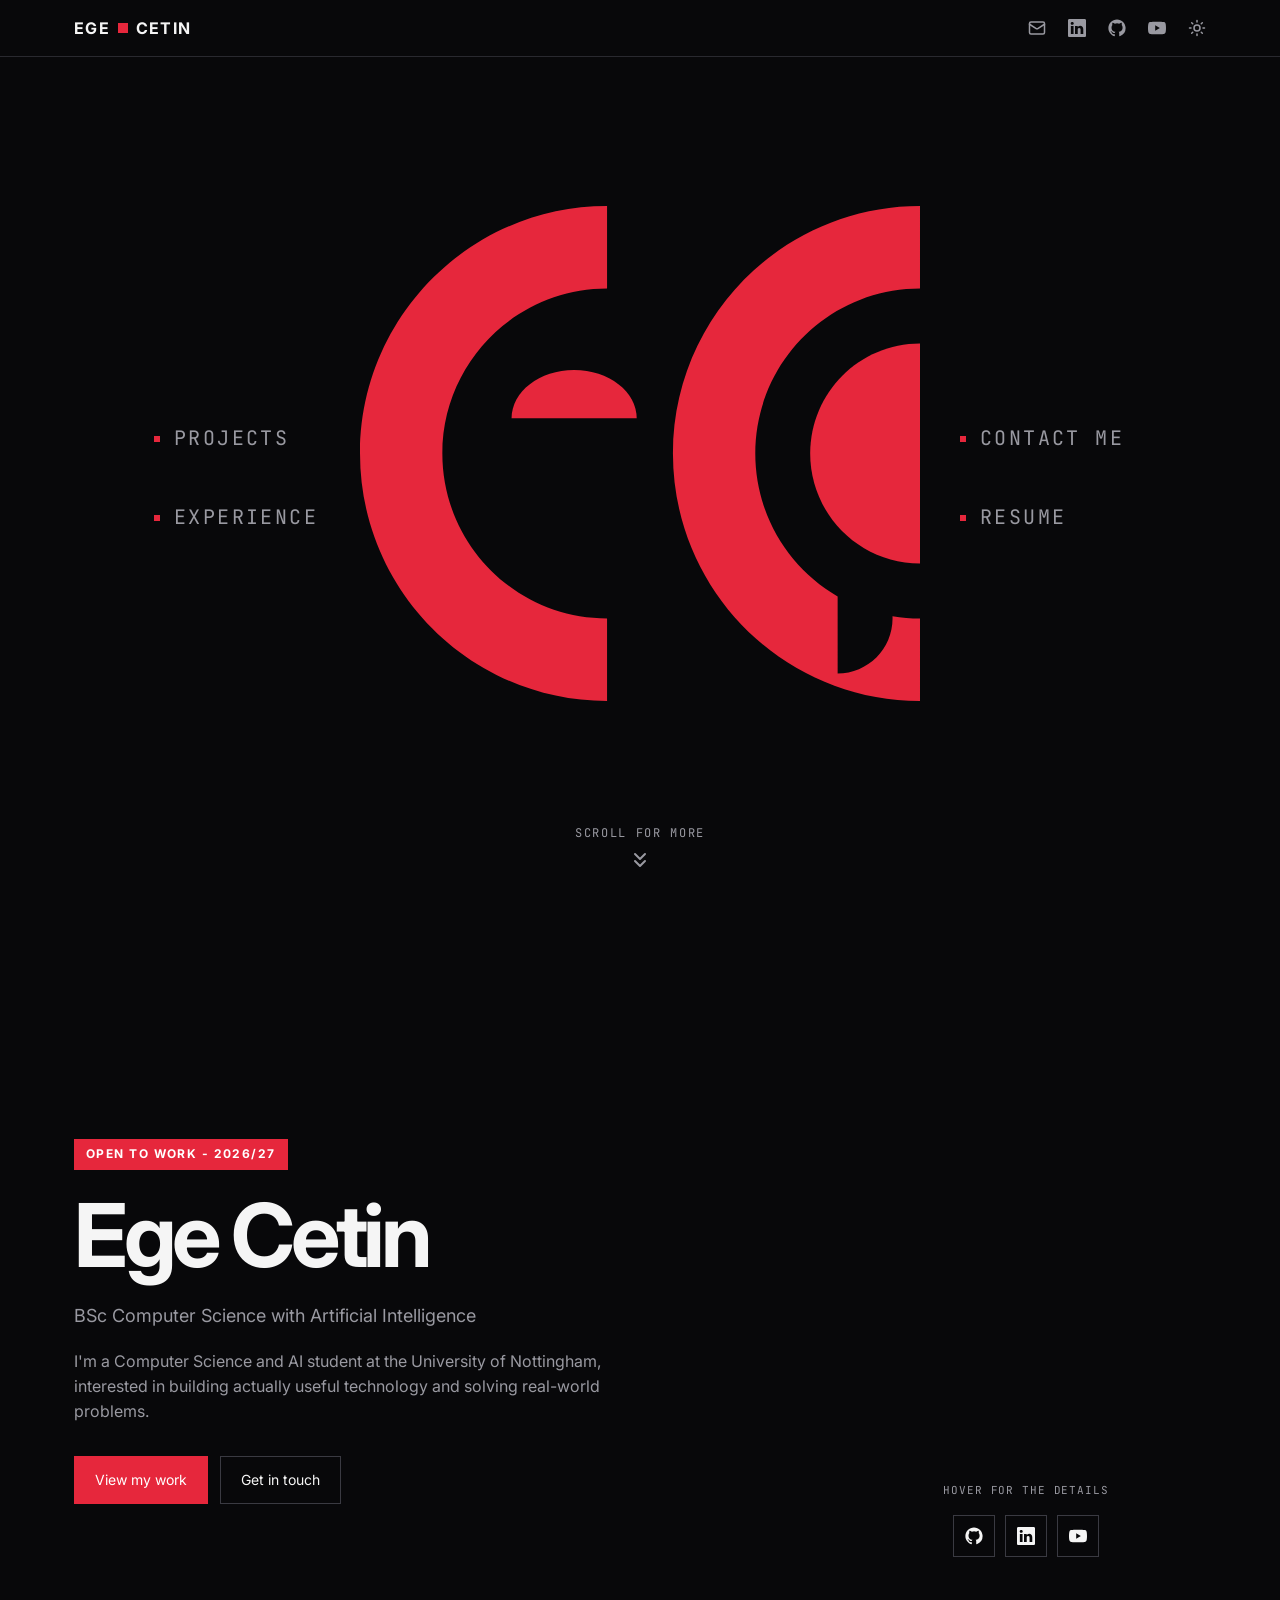
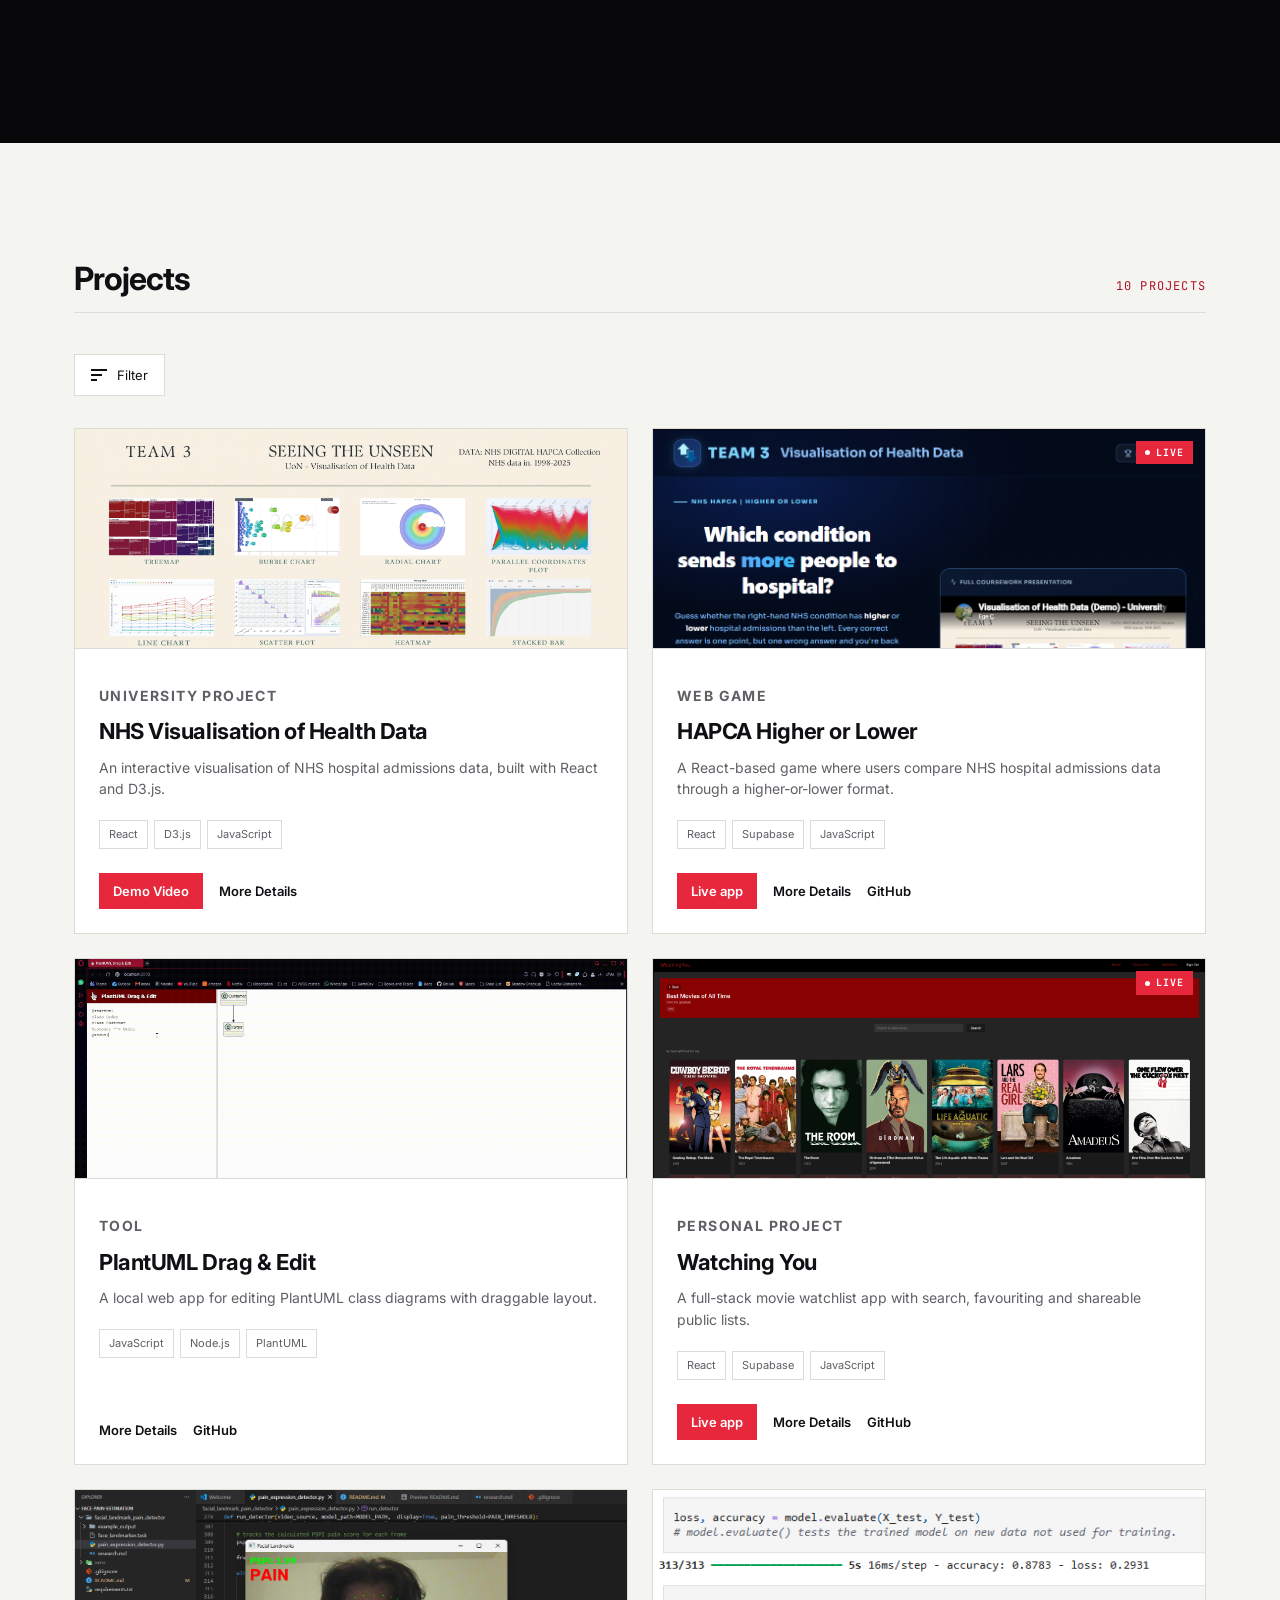
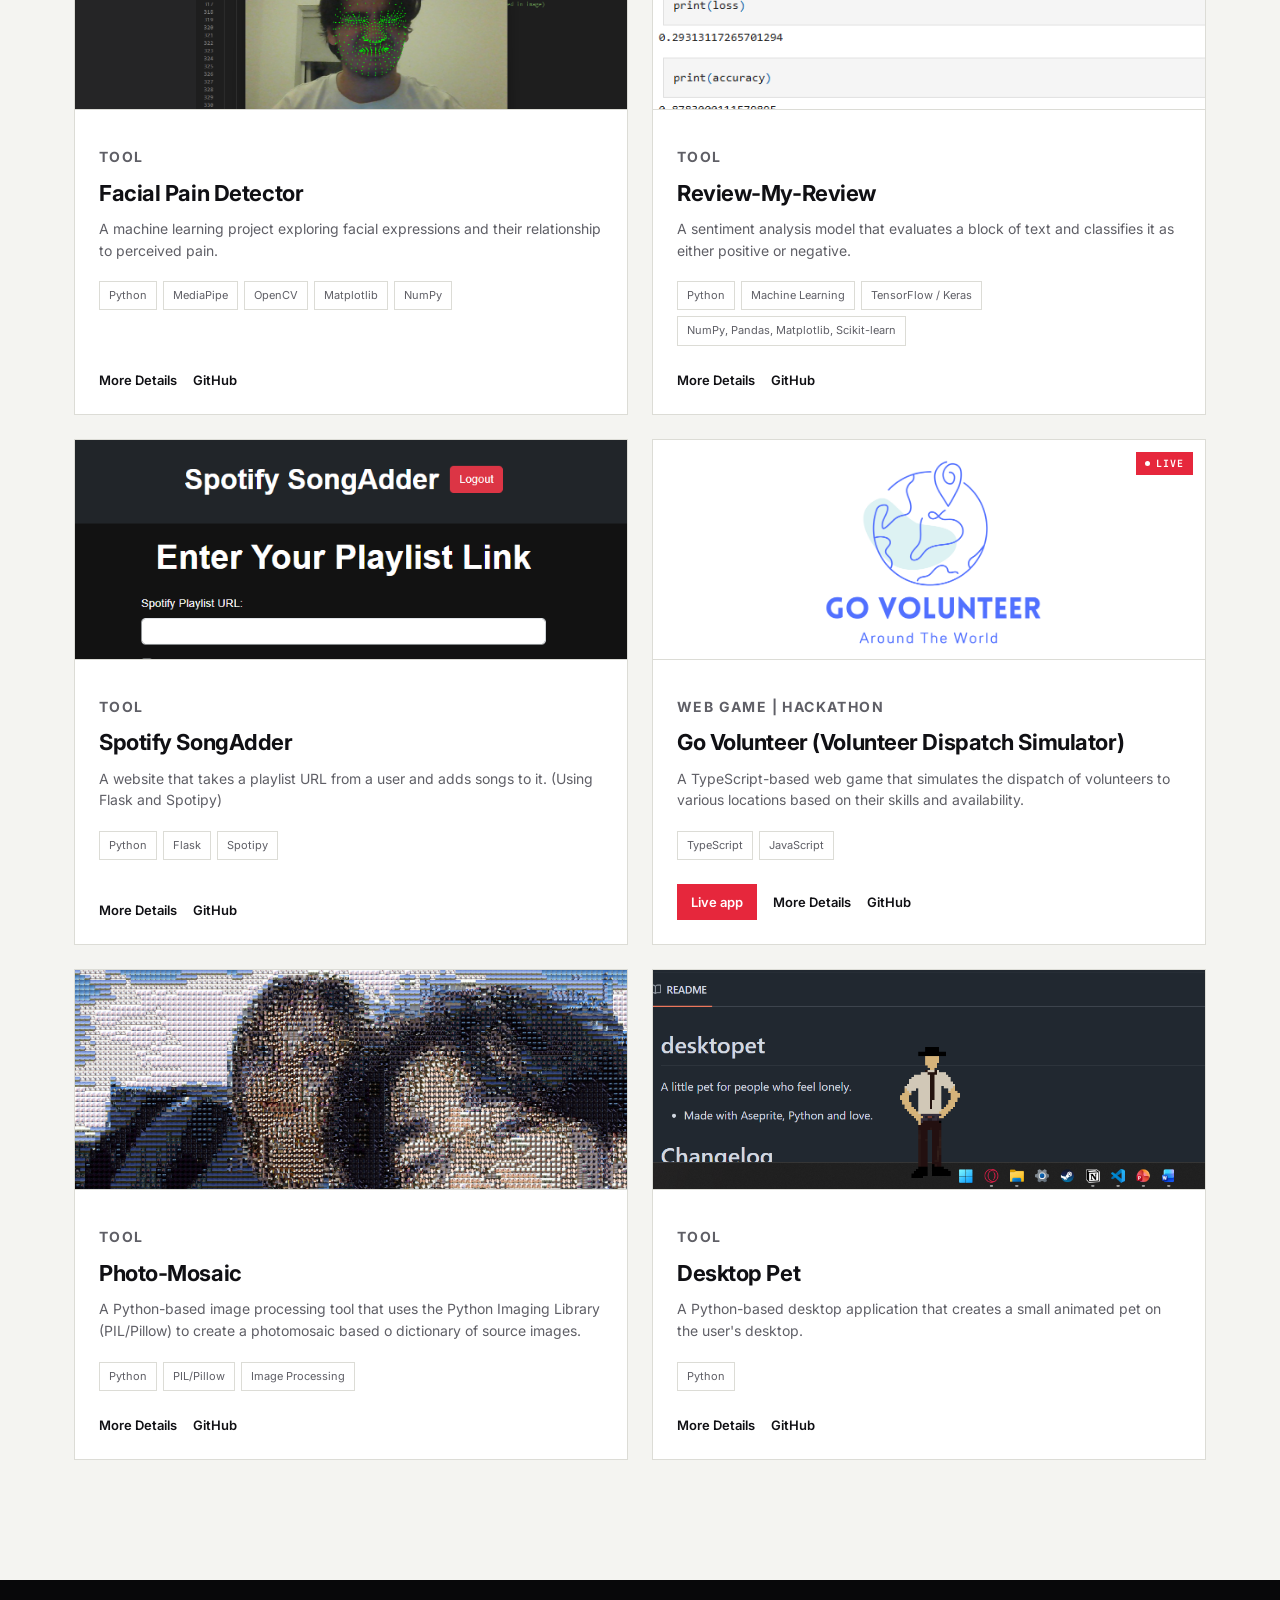
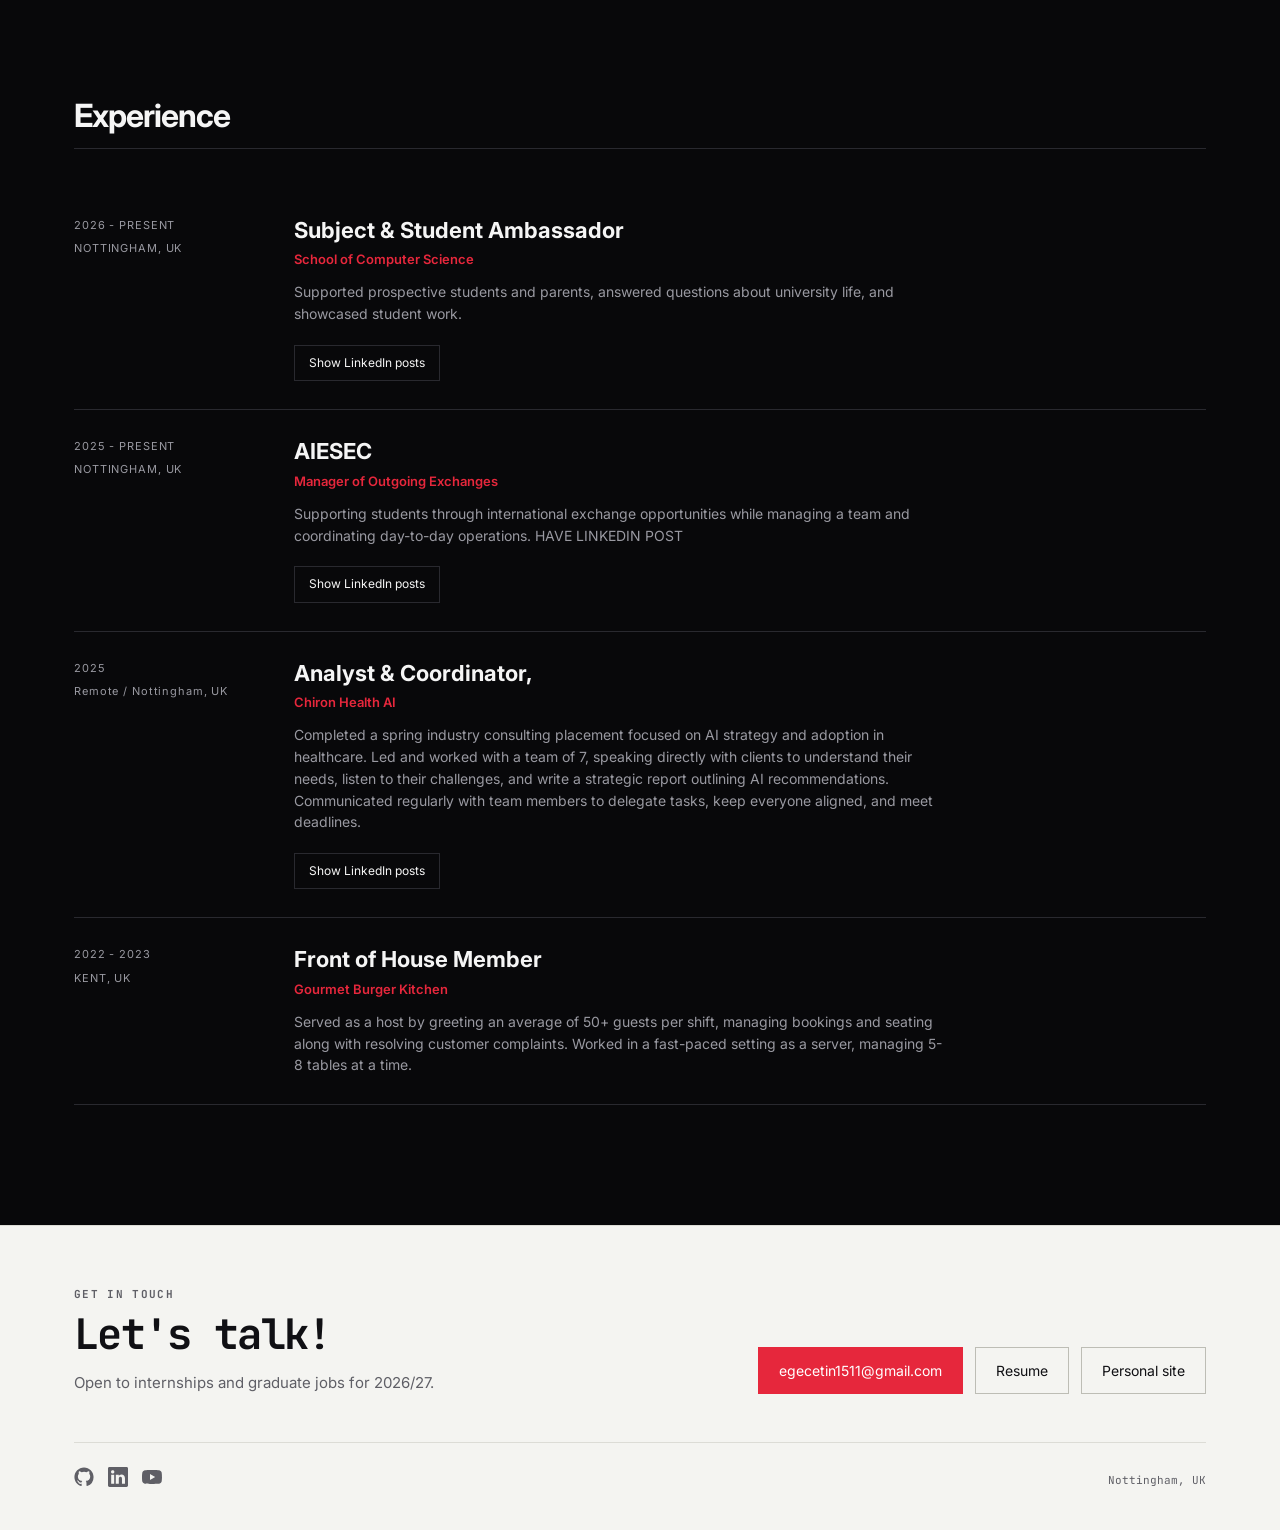
==== index.html @ 185fca8b "design: change '0 projects showed' message" ====
<!DOCTYPE html>
<html lang="en">
<head>
<meta charset="UTF-8">
<meta name="viewport" content="width=device-width, initial-scale=1.0">
<title>Portfolio | Ege Cetin</title>
<link rel="preconnect" href="https://fonts.googleapis.com">
<link rel="preconnect" href="https://fonts.gstatic.com" crossorigin>
<link href="https://fonts.googleapis.com/css2?family=JetBrains+Mono:wght@400;500;700&family=Inter:wght@400;500;600&display=swap" rel="stylesheet">
<link rel="stylesheet" href="css/styles.css">

<!--
    The color-scheme meta tag tells the browser which color schemes the site supports.
    This allows the browser to render built-in UI (like form controls) in a matching style.
    It also allows the browser to automatically switch to dark mode if the user has dark mode enabled.
-->
<meta name="color-scheme" content="dark light">

<!-- Prefetch other pages for faster navigation -->
<link rel="prefetch" href="personal.html" as="document">
<link rel="prefetch" href="resume.html" as="document">
<link rel="prefetch" href="detail.html" as="document">

<link rel="icon" href="favicon.ico" sizes="32x32">
<link rel="icon" href="assets/logo/ec-logo.svg" type="image/svg+xml">
<link rel="apple-touch-icon" href="apple-touch-icon.png">


<script>
    try {
        if (localStorage.getItem('theme') === 'light') {
            document.documentElement.dataset.theme = 'light';
        }
    } catch (e) {}
</script>



</head>
<body>

    <nav class="site-nav" aria-label="Main navigation">
        <div class="nav-inner wrap">

            <a href="index.html" class="logo">
                EGE
                <span class="logo-mark" aria-hidden="true"></span>
                CETIN
            </a>

            <a href="index.html" class="nav-logo" aria-label="Ege Cetin home">
                <img src="assets/logo/ec-logo.svg" alt="Ege Cetin logo">
            </a>
            
            <ul class="nav-links">

                <li>
                    <a class="nav-social" href="mailto:egecetin1511@gmail.com" aria-label="Contact">
                        <svg viewBox="0 0 24 24" aria-hidden="true" fill="none" stroke="currentColor" stroke-width="2" stroke-linecap="round" stroke-linejoin="round">
                            <rect x="2" y="4" width="20" height="16" rx="2"/>
                            <path d="m22 7-8.97 5.7a1.94 1.94 0 0 1-2.06 0L2 7"/>
                        </svg>
                    </a>
                </li>
                
                <li>
                    <a
                        class="nav-social"
                        href="https://www.linkedin.com/in/cetin-ege/"
                        target="_blank"
                        rel="noopener noreferrer"
                        aria-label="LinkedIn"
                    >
                        <svg viewBox="0 0 16 16" aria-hidden="true">
                            <path
                                fill="currentColor"
                                d="M0 1.146C0 .513.526 0 1.175 0h13.65C15.474 0 16 .513 16 1.146v13.708c0 .633-.526 1.146-1.175 1.146H1.175C.526 16 0 15.487 0 14.854zm4.943 12.248V6.169H2.542v7.225zm-1.2-8.212c.837 0 1.358-.554 1.358-1.248-.015-.709-.52-1.248-1.342-1.248S2.4 3.226 2.4 3.934c0 .694.521 1.248 1.327 1.248zm4.908 8.212V9.359c0-.216.016-.432.08-.586.173-.431.568-.878 1.232-.878.869 0 1.216.662 1.216 1.634v3.865h2.401V9.25c0-2.22-1.184-3.252-2.764-3.252-1.274 0-1.845.7-2.165 1.193v.025h-.016l.016-.025V6.169h-2.4c.03.678 0 7.225 0 7.225z"
                            />
                        </svg>
                    </a>
                </li>

                <li>
                    <a
                        class="nav-social"
                        href="https://github.com/cetinege"
                        target="_blank"
                        rel="noopener noreferrer"
                        aria-label="GitHub"
                    >
                        <svg viewBox="0 0 24 24" aria-hidden="true">
                            <path fill="currentColor" d="M12 .5C5.65.5.5 5.65.5 12c0 5.08 3.29 9.39 7.86 10.91.58.11.79-.25.79-.55v-2.14c-3.2.7-3.88-1.54-3.88-1.54-.53-1.33-1.28-1.69-1.28-1.69-1.05-.72.08-.7.08-.7 1.16.08 1.77 1.19 1.77 1.19 1.03 1.76 2.69 1.25 3.35.95.1-.75.4-1.25.73-1.54-2.55-.29-5.23-1.28-5.23-5.69 0-1.26.45-2.29 1.19-3.1-.12-.29-.52-1.47.11-3.06 0 0 .97-.31 3.18 1.18a11.1 11.1 0 0 1 5.8 0c2.2-1.49 3.17-1.18 3.17-1.18.63 1.59.23 2.77.11 3.06.74.81 1.19 1.84 1.19 3.1 0 4.42-2.69 5.39-5.25 5.68.41.36.78 1.08.78 2.18v3.23c0 .3.21.66.8.55A11.51 11.51 0 0 0 23.5 12C23.5 5.65 18.35.5 12 .5Z"/>
                        </svg>
                    </a>
                </li>

                <li>
                    <a
                        class="nav-social"
                        href="https://www.youtube.com/@cetin-ege"
                        target="_blank"
                        rel="noopener noreferrer"
                        aria-label="YouTube"
                    >
                        <svg viewBox="0 0 24 24" aria-hidden="true">
                            <path fill="currentColor" d="M23.5 6.2a3 3 0 0 0-2.1-2.1C19.5 3.6 12 3.6 12 3.6s-7.5 0-9.4.5A3 3 0 0 0 .5 6.2C0 8.1 0 12 0 12s0 3.9.5 5.8a3 3 0 0 0 2.1 2.1c1.9.5 9.4.5 9.4.5s7.5 0 9.4-.5a3 3 0 0 0 2.1-2.1c.5-1.9.5-5.8.5-5.8s0-3.9-.5-5.8ZM9.6 15.6V8.4l6.2 3.6-6.2 3.6Z"/>
                        </svg>
                    </a>
                </li>

                <li>
                    <button class="theme-toggle" type="button" aria-label="Switch to light mode">
                        <!-- Sun: shown in dark mode -->
                        <svg class="icon-sun" viewBox="0 0 24 24" aria-hidden="true" fill="none" stroke="currentColor" stroke-width="2" stroke-linecap="round">
                            <circle cx="12" cy="12" r="4"/>
                            <path d="M12 2v2M12 20v2M4.9 4.9l1.4 1.4M17.7 17.7l1.4 1.4M2 12h2M20 12h2M4.9 19.1l1.4-1.4M17.7 6.3l1.4-1.4"/>
                        </svg>
                        <!-- Moon: shown in light mode -->
                        <svg class="icon-moon" viewBox="0 0 24 24" aria-hidden="true" fill="none" stroke="currentColor" stroke-width="2" stroke-linecap="round" stroke-linejoin="round">
                            <path d="M21 12.8A9 9 0 1 1 11.2 3a7 7 0 0 0 9.8 9.8Z"/>
                        </svg>
                    </button>
                </li>
            </ul>

        </div>
    </nav>



    <section class="hero bg-black">

        <div class="hero-splash">
            <div class="splash-stage wrap">

                <nav class="splash-side splash-left" aria-label="Page sections">
                    <a href="#projects" class="splash-link">Projects</a>
                    <a href="#experience" class="splash-link">Experience</a>
                </nav>

                <div class="splash-center">
                    <img class="hero-logo" src="assets/logo/ec-logo.svg" alt="Ege Cetin logo">
                    <a href="#profile" class="scroll-hint">
                        Scroll for more
                        <span class="scroll-arrow" aria-hidden="true"> <svg xmlns="http://www.w3.org/2000/svg" width="24" height="24" viewBox="0 0 24 24" fill="none" stroke="currentColor" stroke-width="2" stroke-linecap="round" stroke-linejoin="round" class="lucide lucide-chevrons-down preview-icon"><path d="m7 6 5 5 5-5"/><path d="m7 13 5 5 5-5"/></svg> </span>
                    </a>
                </div>

                <nav class="splash-side splash-right" aria-label="Contact links">
                    <a href="#contact" class="splash-link">Contact me</a>
                    <a href="resume.html" class="splash-link">Resume</a>
                </nav>

            </div>
        </div>

        <!-- Hero With Profile Card -->
        <div class="hero-main" id="profile">
            <div class="wrap">
                <div class="hero-layout">

                    <div class="hero-content">

                        <p class="availability">OPEN TO WORK - 2026/27</p>

                        <h1>
                            Ege Cetin
                        </h1>

                        <p class="hero-degree">
                            BSc Computer Science with Artificial Intelligence
                        </p>

                        <p class="hero-description">
                            I'm a Computer Science and AI student at the University of Nottingham,
                            interested in building actually useful technology and solving real-world problems.
                        </p>

                        <div class="hero-actions">
                            <a href="#projects" class="btn btn-primary">View my work</a>
                            <a href="#contact" class="btn btn-outline">Get in touch</a>
                        </div>

                    </div>

                    <div class="hero-profile">
                        <!--
                            tabindex="0" makes the card reachable by keyboard,
                            which is what lets the CSS :focus-within rule flip it.
                        -->
                        <div class="profile-card" tabindex="0" role="button" aria-pressed="false" aria-label="Profile card, activate to flip">
                            <div class="profile-card-inner">

                                <div class="profile-front">
                                    <img src="assets/images/profile.png" alt="Ege Cetin">
                                </div>

                                <div class="profile-back">
                                    <ul class="profile-facts">
                                        <li>
                                            <span class="fact-label">BASED IN</span>
                                            Nottingham, UK
                                        </li>
                                        <li>
                                            <span class="fact-label">STUDYING</span>
                                            Computer Science with AI
                                        </li>
                                        <li>
                                            <span class="fact-label">CURRENTLY</span>
                                            Finishing the final year of my degree
                                        </li>
                                        <li>
                                            <span class="fact-label">LOOKING FOR</span>
                                            2026/27 internships & grad roles
                                        </li>
                                    </ul>
                                </div>

                            </div>
                        </div>

                        <p class="profile-hint">
                            <span class="hint-hover">HOVER FOR THE DETAILS</span>
                            <span class="hint-tap">TAP TO FLIP</span>
                        </p>

                        <div class="social-links">

                            <a
                                href="https://github.com/cetinege"
                                target="_blank"
                                rel="noopener noreferrer"
                                aria-label="GitHub"
                            >
                                <svg viewBox="0 0 24 24" aria-hidden="true">
                                    <path fill="currentColor" d="M12 .5C5.65.5.5 5.65.5 12c0 5.08 3.29 9.39 7.86 10.91.58.11.79-.25.79-.55v-2.14c-3.2.7-3.88-1.54-3.88-1.54-.53-1.33-1.28-1.69-1.28-1.69-1.05-.72.08-.7.08-.7 1.16.08 1.77 1.19 1.77 1.19 1.03 1.76 2.69 1.25 3.35.95.1-.75.4-1.25.73-1.54-2.55-.29-5.23-1.28-5.23-5.69 0-1.26.45-2.29 1.19-3.1-.12-.29-.52-1.47.11-3.06 0 0 .97-.31 3.18 1.18a11.1 11.1 0 0 1 5.8 0c2.2-1.49 3.17-1.18 3.17-1.18.63 1.59.23 2.77.11 3.06.74.81 1.19 1.84 1.19 3.1 0 4.42-2.69 5.39-5.25 5.68.41.36.78 1.08.78 2.18v3.23c0 .3.21.66.8.55A11.51 11.51 0 0 0 23.5 12C23.5 5.65 18.35.5 12 .5Z"/>
                                </svg>
                            </a>

                            <a
                                href="https://www.linkedin.com/in/cetin-ege/"
                                target="_blank"
                                rel="noopener noreferrer"
                                aria-label="LinkedIn"
                            >
                                <svg viewBox="0 0 16 16" aria-hidden="true">
                                    <path fill="currentColor" d="M0 1.146C0 .513.526 0 1.175 0h13.65C15.474 0 16 .513 16 1.146v13.708c0 .633-.526 1.146-1.175 1.146H1.175C.526 16 0 15.487 0 14.854zm4.943 12.248V6.169H2.542v7.225zm-1.2-8.212c.837 0 1.358-.554 1.358-1.248-.015-.709-.52-1.248-1.342-1.248S2.4 3.226 2.4 3.934c0 .694.521 1.248 1.327 1.248zm4.908 8.212V9.359c0-.216.016-.432.08-.586.173-.431.568-.878 1.232-.878.869 0 1.216.662 1.216 1.634v3.865h2.401V9.25c0-2.22-1.184-3.252-2.764-3.252-1.274 0-1.845.7-2.165 1.193v.025h-.016l.016-.025V6.169h-2.4c.03.678 0 7.225 0 7.225z"/>
                                </svg>
                            </a>

                            <a
                                href="https://www.youtube.com/@cetin-ege"
                                target="_blank"
                                rel="noopener noreferrer"
                                aria-label="YouTube"
                            >
                                <svg viewBox="0 0 24 24" aria-hidden="true">
                                    <path fill="currentColor" d="M23.5 6.2a3 3 0 0 0-2.1-2.1C19.5 3.6 12 3.6 12 3.6s-7.5 0-9.4.5A3 3 0 0 0 .5 6.2C0 8.1 0 12 0 12s0 3.9.5 5.8a3 3 0 0 0 2.1 2.1c1.9.5 9.4.5 9.4.5s7.5 0 9.4-.5a3 3 0 0 0 2.1-2.1c.5-1.9.5-5.8.5-5.8s0-3.9-.5-5.8ZM9.6 15.6V8.4l6.2 3.6-6.2 3.6Z"/>
                                </svg>
                            </a>

                        </div>

                    </div>


                </div>
            </div>
        </div>
    </section>

    <section id="projects" class="section bg-white">

        <div class="wrap">

            <div class="sect-title-row">
                <h2>Projects</h2>
                <span class="sect-meta project-count" aria-live="polite"></span>
            </div>

            <div class="project-filters">
                <button
                    class="filter-toggle"g
                    aria-expanded="false"
                    aria-controls="filter-panel"
                >
                    <span class="filter-icon" aria-hidden="true">
                        <span></span>
                        <span></span>
                        <span></span>
                    </span>
                    Filter
                </button>

                <div class="filter-panel" id="filter-panel" hidden>

                    <div class="filter-field">
                        <label for="filter-type">PROJECT TYPE</label>
                        <select id="filter-type">
                            <option value="all">All types</option>
                            <option value="university">University projects</option>
                            <option value="hackathon">Hackathon projects</option>
                            <option value="tool">Tools</option>
                            <option value="machine-learning">AI/ML Projects</option>
                            <option value="live">Live Projects</option>
                        </select>
                    </div>

                    <div class="filter-field">
                        <label for="filter-language">LANGUAGE / STACK</label>
                        <select id="filter-language">
                            <option value="all">All languages</option>
                            <option value="javascript">JavaScript / TypeScript / React</option>
                            <!-- <option value="d3">D3.js</option> -->
                            <!-- <option value="supabase">Supabase</option> -->
                            <option value="python">Python</option>
                            <option value="full-stack">Full-Stack</option>
                        </select>
                    </div>


                    <div class="filter-panel-footer">
                        <button class="filter-reset" type="button">Reset filters</button>
                    </div>

                </div>

            </div>

            <div class="project-grid">
                <!-- 
                    The <article> HTML element represents a self-contained composition in a document, page, application, or site, 
                    which is intended to be independently distributable or reusable
                -->
                
                <!-- Visualisation of Health Data -->
                <article class="project-card" data-type="university" data-language="javascript react d3">

                    <a class="project-visual" href="detail.html?project=nhs-dataviz">
                        <span class="project-live">LIVE</span>
                        <img src="assets/images/vis-of-health-data.png" alt="Screenshot of the HAPCA NHS data visualisation" loading="lazy" width="1200" height="675">
                    </a>

                    <div class="project-body">
                        <p class="project-type">UNIVERSITY PROJECT</p>
                        <h3>NHS Visualisation of Health Data</h3>
                        <p>
                            An interactive visualisation of NHS hospital admissions
                            data, built with React and D3.js.
                        </p>

                        <div class="project-tags">
                            <span>React</span>
                            <span>D3.js</span>
                            <span>JavaScript</span>
                        </div>

                        <div class="project-actions">
                            <!-- TODO: replace # with the deployed URL -->
                             <a class="btn-live" href="https://www.youtube.com/watch?v=-iPyuSVeKGY" target="_blank" rel="noopener noreferrer">Demo Video</a>
                            <a href="detail.html?project=nhs-dataviz">More Details</a>
                        </div>
                    </div>
                </article>

                <!-- HAPCA Higher or Lower -->
                <article class="project-card" data-type="university game live" data-language="javascript react supabase">

                    <a class="project-visual" href="detail.html?project=higher-or-lower">
                        <img src="assets/images/hapca.png" alt="Screenshot of the HAPCA HIGHER Or LOWER" loading="lazy" width="1200" height="675">
                        <span class="project-live">LIVE</span>
                    </a>

                    <div class="project-body">
                        <p class="project-type">WEB GAME</p>
                        <h3>HAPCA Higher or Lower</h3>
                        <p>
                            A React-based game where users compare NHS hospital
                            admissions data through a higher-or-lower format.
                        </p>

                        <div class="project-tags">
                            <span>React</span>
                            <span>Supabase</span>
                            <span>JavaScript</span>
                        </div>

                        <div class="project-actions">
                            <!-- TODO: replace # with the deployed URL -->
                            <a class="btn-live" href="https://higherorlowerhapca.netlify.app" target="_blank" rel="noopener noreferrer">Live app</a>
                            <a href="detail.html?project=higher-or-lower">More Details</a>
                            <a href="https://github.com/cetinege/hapca-higher-or-lower" target="_blank" rel="noopener noreferrer">GitHub</a>
                        </div>
                    </div>

                </article>

                <!-- PlantUML Drag & Edit -->
                <article class="project-card" data-type="tool" data-language="javascript node.js">

                    <a class="project-visual" href="detail.html?project=diagram-editor">
                        <img src="assets/images/plantuml-drag-demo.gif" alt="GIF of the PlantUML Drag & Edit App" loading="lazy" width="1200" height="675">
                    </a>

                    <div class="project-body">
                        <p class="project-type">TOOL</p>
                        <h3>PlantUML Drag & Edit</h3>
                        <p>
                            A local web app for editing PlantUML class diagrams with draggable layout.
                        </p>

                        <div class="project-tags">
                            <span>JavaScript</span>
                            <span>Node.js</span>
                            <span>PlantUML</span>
                        </div>

                        <div class="project-actions">
                            <a href="detail.html?project=diagram-editor">More Details</a>
                            <a href="https://github.com/cetinege/plantuml-drag-and-edit" target="_blank" rel="noopener noreferrer">GitHub</a>
                        </div>
                    </div>

                </article>

                <!-- Watching You -->
                <article class="project-card" data-type="tool live" data-language="full-stack javascript react supabase">

                    <a class="project-visual" href="detail.html?project=watching-you">
                        <img src="assets/images/watchlist-page-screen.png" alt="Screenshot of the Watchlist App" loading="lazy" width="1200" height="675">
                        <span class="project-live">LIVE</span>
                    </a>

                    <div class="project-body">
                        <p class="project-type">PERSONAL PROJECT</p>
                        <h3>Watching You</h3>
                        <p>
                            A full-stack movie watchlist app with search, favouriting
                            and shareable public lists.
                        </p>

                        <div class="project-tags">
                            <span>React</span>
                            <span>Supabase</span>
                            <span>JavaScript</span>
                        </div>

                        <div class="project-actions">
                            <a class="btn-live" href="https://watching-you-watchlist.netlify.app" target="_blank" rel="noopener noreferrer">Live app</a>
                            <a href="detail.html?project=watching-you">More Details</a>
                            <a href="https://github.com/cetinege/watching-you" target="_blank" rel="noopener noreferrer">GitHub</a>
                        </div>
                    </div>

                </article>

                <!-- Not deployed, so this card has no .project-live badge and no "Live app" link -->
                <!-- Face Pain Detector -->
                <article class="project-card" data-type="machine-learning" data-language="python">

                    <a class="project-visual" href="detail.html?project=pain-detector">
                        <img src="assets/images/pain-rec.png" alt="Screenshot of the Face Pain Detector App" loading="lazy" width="1200" height="675">
                    </a>

                    <div class="project-body">
                        <p class="project-type">TOOL</p>
                        <h3>Facial Pain Detector</h3>
                        <p>
                            A machine learning project exploring facial expressions
                            and their relationship to perceived pain.
                        </p>

                        <div class="project-tags">
                            <span>Python</span>
                            <span>MediaPipe</span>
                            <span>OpenCV</span>
                            <span>Matplotlib</span>
                            <span>NumPy</span>
                        </div>

                        <div class="project-actions">
                            <a href="detail.html?project=pain-detector">More Details</a>
                            <a href="https://github.com/cetinege/face-the-pain" target="_blank" rel="noopener noreferrer">GitHub</a>
                        </div>
                    </div>

                </article>

                <!-- Review-My-Review -->
                <article class="project-card" data-type="machine-learning" data-language="python">

                    <a class="project-visual" href="detail.html?project=review-my-review">
                        <img src="assets/images/review-my-review.png" alt="Screenshot of the Review-My-Review App" loading="lazy" width="1200" height="675">
                    </a>

                    <div class="project-body">
                        <p class="project-type">TOOL</p>
                        <h3>Review-My-Review </h3>
                        <p>
                            A sentiment analysis model that evaluates a block of text and classifies it as either positive or negative.
                        </p>

                        <div class="project-tags">
                            <span>Python</span>
                            <span>Machine Learning</span>
                            <span>TensorFlow / Keras</span>
                            <span>NumPy, Pandas, Matplotlib, Scikit-learn</span>
                        </div>

                        <div class="project-actions">
                            <a href="detail.html?project=review-my-review">More Details</a>
                            <a href="https://github.com/cetinege/review-my-review" target="_blank" rel="noopener noreferrer">GitHub</a>
                        </div>
                    </div>

                </article>

                <!-- Spotify SongAdder -->
                <article class="project-card" data-type="tool" data-language="python">

                    <a class="project-visual" href="detail.html?project=spotify-songadder">
                        <img src="assets/images/spotify-songadder.png" alt="Screenshot of the Spotify SongAdder App" loading="lazy" width="1200" height="675">
                    </a>

                    <div class="project-body">
                        <p class="project-type">TOOL</p>
                        <h3>Spotify SongAdder</h3>
                        <p>
                            A website that takes a playlist URL from a user and adds songs to it. (Using Flask and Spotipy)
                        </p>

                        <div class="project-tags">
                            <span>Python</span>
                            <span>Flask</span>
                            <span>Spotipy</span>
                        </div>

                        <div class="project-actions">
                            <a href="detail.html?project=spotify-songadder">More Details</a>
                            <a href="https://github.com/cetinege/song-adder" target="_blank" rel="noopener noreferrer">GitHub</a>
                        </div>
                    </div>

                </article>

                <!-- Volunteer Dispatch Simulator -->
                <article class="project-card" data-type="hackathon game live" data-language="python">

                    <a class="project-visual" href="detail.html?project=volunteer-dispatch-sim">
                        <img src="assets/images/go-volunteer-logo.png" alt="Screenshot of the Volunteer Dispatch Simulator" loading="lazy" width="1200" height="675">
                        <span class="project-live">LIVE</span>
                    </a>

                    <div class="project-body">
                        <p class="project-type">WEB GAME | HACKATHON</p>
                        <h3>Go Volunteer (Volunteer Dispatch Simulator)</h3>
                        <p>
                            A TypeScript-based web game that simulates the dispatch of volunteers to various locations based on their skills and availability.
                        </p>

                        <div class="project-tags">
                            <span>TypeScript</span>
                            <span>JavaScript</span>
                        </div>

                        <div class="project-actions">
                            <a class="btn-live" href="https://govolunteer.netlify.app" target="_blank" rel="noopener noreferrer">Live app</a>
                            <a href="detail.html?project=volunteer-dispatch-sim">More Details</a>
                            <a href="https://github.com/cetinege/volunteer-dispatch-sim" target="_blank" rel="noopener noreferrer">GitHub</a>
                        </div>
                    </div>

                </article>

                <!-- Photo-Mosaic -->
                <article class="project-card" data-type="tool" data-language="python">

                    <a class="project-visual" href="detail.html?project=photo-mosaic">
                        <img src="assets/images/photo-mosaic.jpg" alt="Screenshot of the Photo-Mosaic App" loading="lazy" width="1200" height="675">
                    </a>

                    <div class="project-body">
                        <p class="project-type">TOOL</p>
                        <h3>Photo-Mosaic</h3>
                        <p>
                            A Python-based image processing tool that uses the Python Imaging Library (PIL/Pillow) to create a photomosaic based o dictionary of source images.
                        </p>

                        <div class="project-tags">
                            <span>Python</span>
                            <span>PIL/Pillow</span>
                            <span>Image Processing</span>
                        </div>

                        <div class="project-actions">
                            <a href="detail.html?project=photo-mosaic">More Details</a>
                            <a href="https://github.com/cetinege/photo-mosaic" target="_blank" rel="noopener noreferrer">GitHub</a>
                        </div>
                    </div>

                </article>

                <!-- Desktop Pet -->
                <article class="project-card" data-type="tool" data-language="python">

                    <a class="project-visual" href="detail.html?project=desktop-pet">
                        <img src="assets/images/desktop-pet.png" alt="Screenshot of the Desktop Pet App" loading="lazy" width="1200" height="675">
                    </a>

                    <div class="project-body">
                        <p class="project-type">TOOL</p>
                        <h3>Desktop Pet</h3>
                        <p>
                            A Python-based desktop application that creates a small animated pet on the user's desktop.
                        </p>

                        <div class="project-tags">
                            <span>Python</span>
                        </div>

                        <div class="project-actions">
                            <a href="detail.html?project=desktop-pet">More Details</a>
                            <a href="https://github.com/cetinege/desktopet" target="_blank" rel="noopener noreferrer">GitHub</a>
                        </div>
                    </div>

                </article>


            </div>

            <p class="no-results" hidden>
                No projects match those filters. Try widening one of them.
            </p>

        </div>

    </section>

    <section id="experience" class="section bg-black">

        <div class="wrap">

            <div class="sect-title-row">
                <h2>Experience</h2>
            </div>

            <div class="experience-list">

                <article class="experience-card">

                    <div class="experience-meta">
                        <span>2026 - PRESENT</span>
                        <span>NOTTINGHAM, UK</span>
                    </div>

                    <div class="experience-content">
                        <h3>Subject & Student Ambassador</h3>
                        <p class="experience-role">School of Computer Science</p>
                        <p class="experience-description">
                            Supported prospective students and parents, answered
                            questions about university life, and showcased student
                            work.
                        </p>

                        <button
                            class="post-toggle"
                            type="button"
                            aria-expanded="false"
                            aria-controls="ambassador-post"
                        >
                            Show LinkedIn posts
                        </button>

                        <div class="linkedin-post" id="ambassador-post" hidden>
                            <iframe src="https://www.linkedin.com/embed/feed/update/urn:li:ugcPost:7504926839853719552" height="921" width="504" frameborder="0" allowfullscreen="" title="Embedded post"></iframe>
                            <iframe src="https://www.linkedin.com/embed/feed/update/urn:li:ugcPost:7479209911776796672" height="942" width="504" frameborder="0" allowfullscreen="" title="Embedded post"></iframe>
                            <iframe src="https://www.linkedin.com/embed/feed/update/urn:li:ugcPost:7509281645804359680" height="900" width="504" frameborder="0" allowfullscreen="" title="Embedded post"></iframe>
                        </div>
                    </div>

                </article>

                <article class="experience-card">

                    <div class="experience-meta">
                        <span>2025 - PRESENT</span>
                        <span>NOTTINGHAM, UK</span>
                    </div>

                    <div class="experience-content">
                        <h3>AIESEC</h3>
                        <p class="experience-role">
                            Manager of Outgoing Exchanges
                        </p>
                        <p class="experience-description">
                            Supporting students through international exchange
                            opportunities while managing a team and coordinating
                            day-to-day operations.
                            HAVE LINKEDIN POST
                        </p>

                        <!--
                            OPTIONAL LINKEDIN POST
                            To add one to another experience, copy this button and
                            the .linkedin-post block below it, then give them a new
                            matching id. To remove one, delete both.
                        -->
                        <button
                            class="post-toggle"
                            type="button"
                            aria-expanded="false"
                            aria-controls="aiesec-post"
                        >
                            Show LinkedIn posts
                        </button>

                        <div class="linkedin-post" id="aiesec-post" hidden>
                            <iframe src="https://www.linkedin.com/embed/feed/update/urn:li:ugcPost:7508516604167626752" height="900" width="504" frameborder="0" allowfullscreen="" title="Embedded post"></iframe>
                            <iframe src="https://www.linkedin.com/embed/feed/update/urn:li:ugcPost:7433227040130043904" height="879" width="504" frameborder="0" allowfullscreen="" title="Embedded post"></iframe>
                            <iframe src="https://www.linkedin.com/embed/feed/update/urn:li:ugcPost:7430720587808845825" height="858" width="504" frameborder="0" allowfullscreen="" title="Embedded post"></iframe>
                            <!-- <p class="post-placeholder">
                                LinkedIn embed goes here.
                            </p> -->
                        </div>
                    </div>

                </article>

                <article class="experience-card">

                    <div class="experience-meta">
                        <span>2025</span>
                        <span>Remote / Nottingham, UK</span>
                    </div>

                    <div class="experience-content">
                        <h3>Analyst & Coordinator,</h3>
                        <p class="experience-role">Chiron Health AI</p>
                        <p class="experience-description">
                        Completed a spring industry consulting placement focused on AI strategy and adoption in healthcare.  
                        Led and worked with a team of 7, speaking directly with clients to understand their needs, listen to their challenges, and write a strategic report outlining AI recommendations.
                        Communicated regularly with team members to delegate tasks, keep everyone aligned, and meet deadlines.
                        </p>

                        <button
                            class="post-toggle"
                            type="button"
                            aria-expanded="false"
                            aria-controls="chiron-post"
                        >
                            Show LinkedIn posts
                        </button>

                        <div class="linkedin-post" id="chiron-post" hidden>
                            <iframe src="https://www.linkedin.com/embed/feed/update/urn:li:share:7318760250327654400" height="971" width="504" frameborder="0" allowfullscreen="" title="Embedded post"></iframe>
                        </div>
                    </div>

                </article>

                <article class="experience-card">

                    <div class="experience-meta">
                        <span>2022 - 2023</span>
                        <span>KENT, UK</span>
                    </div>

                    <div class="experience-content">
                        <h3>Front of House Member</h3>
                        <p class="experience-role">Gourmet Burger Kitchen</p>
                        <p class="experience-description">
                            Served as a host by greeting an average of 50+ guests per shift, managing bookings and seating along with resolving customer complaints.
                            Worked in a fast-paced setting as a server, managing 5-8 tables at a time.
                        </p>
                    </div>

                </article>

            </div>

        </div>

    </section>

    <footer id="contact" class="site-footer bg-white">

        <div class="wrap">

            <div class="footer-content">

                <div class="footer-intro">
                    <p class="footer-label">GET IN TOUCH</p>

                    <h2>Let's talk!</h2>

                    <p class="footer-description">
                        Open to internships and graduate jobs for 2026/27.
                    </p>
                </div>

                <div class="footer-actions">

                    <a
                        href="mailto:egecetin1511@gmail.com"
                        class="btn btn-primary"
                    >
                        egecetin1511@gmail.com
                    </a>

                    <a
                        href="resume.html"
                        class="btn btn-outline"
                    >
                        Resume
                    </a>

                    <a href="personal.html" class="btn btn-outline">
                        Personal site
                    </a>


                </div>

            </div>

            <div class="footer-bottom">

                <div class="footer-socials">

                    <a
                        href="https://github.com/cetinege"
                        target="_blank"
                        rel="noopener noreferrer"
                        aria-label="GitHub"
                    >
                        <svg viewBox="0 0 24 24" aria-hidden="true">
                            <path fill="currentColor" d="M12 .5C5.65.5.5 5.65.5 12c0 5.08 3.29 9.39 7.86 10.91.58.11.79-.25.79-.55v-2.14c-3.2.7-3.88-1.54-3.88-1.54-.53-1.33-1.28-1.69-1.28-1.69-1.05-.72.08-.7.08-.7 1.16.08 1.77 1.19 1.77 1.19 1.03 1.76 2.69 1.25 3.35.95.1-.75.4-1.25.73-1.54-2.55-.29-5.23-1.28-5.23-5.69 0-1.26.45-2.29 1.19-3.1-.12-.29-.52-1.47.11-3.06 0 0 .97-.31 3.18 1.18a11.1 11.1 0 0 1 5.8 0c2.2-1.49 3.17-1.18 3.17-1.18.63 1.59.23 2.77.11 3.06.74.81 1.19 1.84 1.19 3.1 0 4.42-2.69 5.39-5.25 5.68.41.36.78 1.08.78 2.18v3.23c0 .3.21.66.8.55A11.51 11.51 0 0 0 23.5 12C23.5 5.65 18.35.5 12 .5Z"/>
                        </svg>
                    </a>

                    <a
                        href="https://www.linkedin.com/in/cetin-ege/"
                        target="_blank"
                        rel="noopener noreferrer"
                        aria-label="LinkedIn"
                    >
                        <svg viewBox="0 0 16 16" aria-hidden="true">
                            <path fill="currentColor" d="M0 1.146C0 .513.526 0 1.175 0h13.65C15.474 0 16 .513 16 1.146v13.708c0 .633-.526 1.146-1.175 1.146H1.175C.526 16 0 15.487 0 14.854zm4.943 12.248V6.169H2.542v7.225zm-1.2-8.212c.837 0 1.358-.554 1.358-1.248-.015-.709-.52-1.248-1.342-1.248S2.4 3.226 2.4 3.934c0 .694.521 1.248 1.327 1.248zm4.908 8.212V9.359c0-.216.016-.432.08-.586.173-.431.568-.878 1.232-.878.869 0 1.216.662 1.216 1.634v3.865h2.401V9.25c0-2.22-1.184-3.252-2.764-3.252-1.274 0-1.845.7-2.165 1.193v.025h-.016l.016-.025V6.169h-2.4c.03.678 0 7.225 0 7.225z"/>
                        </svg>
                    </a>

                    <a
                        href="https://www.youtube.com/@cetin-ege"
                        target="_blank"
                        rel="noopener noreferrer"
                        aria-label="YouTube"
                    >
                        <svg viewBox="0 0 24 24" aria-hidden="true">
                            <path fill="currentColor" d="M23.5 6.2a3 3 0 0 0-2.1-2.1C19.5 3.6 12 3.6 12 3.6s-7.5 0-9.4.5A3 3 0 0 0 .5 6.2C0 8.1 0 12 0 12s0 3.9.5 5.8a3 3 0 0 0 2.1 2.1c1.9.5 9.4.5 9.4.5s7.5 0 9.4-.5a3 3 0 0 0 2.1-2.1c.5-1.9.5-5.8.5-5.8s0-3.9-.5-5.8ZM9.6 15.6V8.4l6.2 3.6-6.2 3.6Z"/>
                        </svg>
                    </a>

                </div>

                <div class="footer-meta">
                    <p>Nottingham, UK</p>
                </div>

            </div>

        </div>

    </footer>


    <script src="js/home/filters.js"></script>
    <script src="js/home/experience.js"></script>
    <script src="js/home/hero.js"></script>
    <script src="js/shared/theme.js"></script>
    <script src="js/home/card.js"></script>
</body>
</html>
---- css/styles.css ----
/*
    Explicitly forces any element with the hidden attribute to disappear.
    Helps with filtering and with the toggleable LinkedIn posts.
*/
[hidden] {
    display: none !important;
}

/* --- VARIABLES --- */

/*
   Fixed brand values. These never change between light and dark sections.
*/
:root {
    --ink: #08080a;
    --text: #f5f5f5;

    --accent: #e6273c;
    --accent-hi: #ff4054;

    --font-mono: 'JetBrains Mono', ui-monospace, monospace;

    --max: 1180px;
    --nav-h: 57px;

    color-scheme: dark;
}


/*
   WHITE AND BLACK THEMES

   A section sets them once with .bg-black or
   .bg-white, and everything inside it re-colours automatically.

   This is what makes it safe to swap
        class="section bg-white"
   for
        class="section bg-black"
   without touching any other CSS.

   --bg            section background
   --fg            primary text
   --fg-muted      secondary text
   --card-bg       cards, panels, form controls
   --card-bg-2     nested/recessed areas (project banners)
   --border        normal borders
   --border-strong borders that need more contrast
*/
:root,
.bg-black {
    --bg: #08080a;
    --fg: #f5f5f5;
    --fg-muted: #9999a1;
    --card-bg: #101014;
    --card-bg-2: #17171d;
    --border: #29292f;
    --border-strong: #3a3a42;
    --accent-text: #ff4054;
}

.bg-white {
    --bg: #f4f4f1;
    --fg: #101014;
    --fg-muted: #5f5f66;
    --card-bg: #ffffff;
    --card-bg-2: #ebebe6;
    --border: #dcdcd6;
    --border-strong: #bdbdb5;
    --accent-text: #b01226;
}

.bg-black,
.bg-white {
    background: var(--bg);
    color: var(--fg);
}

/*
    LIGHT MODE (set by theme.js via <html data-theme="light">)
    Reverses everything: the page chrome flips, and the two section
    palettes swap, so .bg-black sections turn light and .bg-white
    sections turn dark.
*/
:root[data-theme="light"] {
    color-scheme: light;

    --ink: #f4f4f1;
    --text: #101014;

    --bg: #f4f4f1;
    --fg: #101014;
    --fg-muted: #5f5f66;
    --card-bg: #ffffff;
    --card-bg-2: #ebebe6;
    --border: #dcdcd6;
    --border-strong: #bdbdb5;
    --accent-text: #b01226;
}

:root[data-theme="light"] .bg-black {
    --bg: #f4f4f1;
    --fg: #101014;
    --fg-muted: #5f5f66;
    --card-bg: #ffffff;
    --card-bg-2: #ebebe6;
    --border: #dcdcd6;
    --border-strong: #bdbdb5;
    --accent-text: #b01226;
}

:root[data-theme="light"] .bg-white {
    --bg: #08080a;
    --fg: #f5f5f5;
    --fg-muted: #9999a1;
    --card-bg: #101014;
    --card-bg-2: #17171d;
    --border: #29292f;
    --border-strong: #3a3a42;
    --accent-text: #ff4054;
}

/*
    Added by theme.js for ~0.5s while the theme changes, then removed,
    so normal hover effects stay snappy the rest of the time.
*/
:root.theme-transition,
:root.theme-transition *,
:root.theme-transition *::before,
:root.theme-transition *::after {
    transition:
        background-color 0.45s ease,
        color 0.45s ease,
        border-color 0.45s ease,
        fill 0.45s ease,
        stroke 0.45s ease,
        filter 0.45s ease !important;
}

::view-transition-old(root),
::view-transition-new(root) {
    animation: none;
    mix-blend-mode: normal;
}

::view-transition-old(root) { z-index: 1; }
::view-transition-new(root) { z-index: 2; }


/* --- BASE --- */

* {
    /* Tells the browser to include an element's padding and borders inside its specified width and height*/
    box-sizing: border-box;

}

html {
    scroll-behavior: smooth;
    background: var(--ink);
}

body {
    margin: 0;
    background: var(--ink);
    color: var(--text);
    font-family: 'Inter', system-ui, -apple-system, sans-serif;
    font-size: 16px;
    line-height: 1.55;
    -webkit-font-smoothing: antialiased;
}

/* Mono font option */
/* h1,
h2,
h3,
.mono {
    font-family: 'JetBrains Mono', ui-monospace, monospace;
} */

h1,h2,h3,p {
    margin: 0;
    
}

a {
    color: inherit;
    text-decoration: none;
}

img {
    display: block;
    max-width: 100%;
}

/* Highlights buttons and links for keyboard navigation */
:focus-visible {
    outline: 2px solid var(--accent);
    outline-offset: 3px;
}

::selection {
    background: var(--accent);
    color: #fff;
}

.wrap {
    width: 100%;
    max-width: var(--max);

    /* When the viewport is wider than max-width the leftover space is
       split evenly, which centres the container */
    margin: 0 auto;

    padding-left: 24px;
    padding-right: 24px;
}

/* --- NAVIGATION --- */

.site-nav {
    position: sticky;
    top: 0;
    z-index: 100;
    height: var(--nav-h);

    border-bottom: 1px solid var(--border);
    background: var(--ink);
}

.nav-inner {
    height: 100%;
    display: flex;
    align-items: center;
    justify-content: space-between;
    gap: 20px;
}

.logo {
    display: flex;
    align-items: center;
    gap: 8px;

    color: var(--text);
    font-weight: 700;
    letter-spacing: 0.08em;
}

/* The small red rectangle between EGE and CETIN */
.logo-mark {
    width: 10px;
    height: 10px;
    background: var(--accent);
}

.nav-links {
    display: flex;
    align-items: center;
    gap: 22px;

    margin: 0;
    padding: 0;
    list-style: none;
}

.nav-links a {
    display: flex;
    align-items: center;

    color: var(--fg-muted);
    font-size: 14px;

    transition: color 0.2s ease;
}

.nav-links a:hover {
    color: var(--accent);
}

/* Social icons sit in the same list as the Contact link */
.nav-social svg {
    width: 18px;
    height: 18px;
}

/* Logo animation when scrolling */
.nav-inner {
    position: relative; /* anchor for the centred logo */
}

.nav-logo {
    position: absolute;
    inset: 0;

    /* centres without a transform */
    margin: auto; 
    width: fit-content;
    height: 40px;

    display: flex;
    align-items: center;
    opacity: 0;
}

.nav-logo img {
    height: 100%;
    width: auto;
}

.theme-toggle {
    display: flex;
    align-items: center;
    justify-content: center;
    padding: 0;
    border: none;
    background: none;
    color: var(--fg-muted);
    cursor: pointer;
    transition: color 0.2s ease;
}

.theme-toggle:hover {
    color: var(--accent);
}

.theme-toggle svg {
    width: 18px;
    height: 18px;
}

/* Show the icon for the mode you'd switch TO */
.theme-toggle .icon-moon { display: none; }
:root[data-theme="light"] .theme-toggle .icon-sun  { display: none; }
:root[data-theme="light"] .theme-toggle .icon-moon { display: block; }


/* --- BREADCRUMBS --- */
.breadcrumbs {
    display: flex;
    flex-wrap: wrap;
    align-items: center;
    gap: 10px;

    margin-bottom: 48px;

    color: var(--fg-muted);
    font-family: var(--font-mono);
    font-size: 12px;
}

.breadcrumbs a {
    color: var(--fg-muted);
    transition: color 0.2s ease;
}

.breadcrumbs a:hover {
    color: var(--accent-text, var(--accent));
}

.breadcrumb-separator {
    color: var(--border-strong);
}

.breadcrumb-current {
    color: var(--fg);
}

/* --- HERO --- */


/* Screen 1: logo only, exactly one screen tall (minus the navbar) */
.hero-splash {
    display: flex;
    align-items: center;
    justify-content: center;

    min-height: calc(100svh - var(--nav-h));
    padding: 24px 0;
    
    
    /* Tracks how far this block has scrolled out of view */
    view-timeline-name: --splash;
    view-timeline-axis: block;
}

/* Three columns: links | logo + hint | links */
.splash-stage {
    display: grid;
    grid-template-columns: 1fr auto 1fr;
    align-items: center;
    gap: 40px;
}

.splash-center {
    display: flex;
    flex-direction: column;
    align-items: center;
    gap: 28px;
    margin-bottom: 50px;
}

.splash-side {
    display: flex;
    flex-direction: column;
    gap: 36px;
}

.splash-left  { justify-self: end;   align-items: flex-start; }
.splash-right { justify-self: start; align-items: flex-start; }

.splash-link {
    position: relative;
    display: inline-flex;
    align-items: center;
    padding: 6px 2px 6px 20px;      /* left padding makes room for the dot */

    color: var(--fg-muted);
    font-family: var(--font-mono);
    font-size: 20px;
    letter-spacing: 0.12em;
    text-transform: uppercase;
    white-space: nowrap;

    /* The dot, drawn as a background so ::before and ::after stay free for the effect */
    background: linear-gradient(var(--accent), var(--accent))
                no-repeat left center / 6px 6px;

    animation: float 5s ease-in-out infinite;
    transition: color 0.2s ease;
}

/* Bar that flashes, then the final underline */
.splash-link::before,
.splash-link::after {
    content: "";
    position: absolute;
    left: 20px;                       /* starts after the dot */
    width: calc(100% - 22px);         /* covers the text only */
    top: calc(100% - 4px);
    background: var(--accent);
    opacity: 0;
    pointer-events: none;
}

.splash-link::before {
    height: 10px;
}

.splash-link::after {
    height: 1px;
    transition: opacity 0.3s;
    transition-delay: 0s;
}


/* Keep the gentle bob, but out of sync so they don't move as a block */
.splash-link:nth-child(even) {
    animation-delay: -2.5s;
}

.splash-left  .splash-link:nth-child(odd)  { --x: -28px; }
.splash-left  .splash-link:nth-child(even) { --x: 12px; animation-delay: -2s; }
.splash-right .splash-link:nth-child(odd)  { --x: 28px;  animation-delay: -1s; }
.splash-right .splash-link:nth-child(even) { --x: -12px; animation-delay: -3.5s; }

@keyframes float {
    0%, 100% { transform: translateY(0); }
    50%      { transform: translateY(-7px); }
}

@keyframes lineUp {
    0% {
        transform-origin: 50% 100%;
        transform: scale3d(1, 0.045, 1);
    }
    50% {
        transform-origin: 50% 100%;
        transform: scale3d(1, 1, 1);
    }
    51% {
        transform-origin: 50% 0%;
        transform: scale3d(1, 1, 1);
    }
    100% {
        transform-origin: 50% 0%;
        transform: scale3d(1, 0.045, 1);
    }
}

/* "Scroll for more" under the logo */
.scroll-hint {
    position:absolute;
    bottom: 20px;
    display: flex;
    flex-direction: column;
    align-items: center;
    gap: 6px;

    color: var(--fg-muted);
    font-family: var(--font-mono);
    font-size: 12px;
    letter-spacing: 0.14em;
    text-transform: uppercase;

    transition: color 0.2s ease;
}



.scroll-arrow {
    font-size: 16px;
    animation: nudge 1.8s ease-in-out infinite;
}

@keyframes nudge {
    0%, 100% { transform: translateY(0); }
    50%      { transform: translateY(5px); }
}

.hero-logo {
    width: min(70vw, 560px);    
    height: auto;

    /*
        Reserve room for "Scroll for more" hint (~60px), the gap above it, and padding.
        The logo shrinks to fit, so the hint always has space below it.
    */
    max-height: calc(100svh - var(--nav-h) - 180px);

    /* If the height cap kicks in, scale the artwork inside the box without stretching it */
    object-fit: contain;
}

/* Screen 2: the original hero */
.hero-main {
    scroll-margin-top: var(--nav-h);
    display: flex;
    align-items: center;
    min-height: calc(100svh - var(--nav-h));
    padding: 80px 0;
}

.hero-layout {
    display: grid;
    grid-template-columns: 1fr 360px;
    gap: 80px;
    align-items: center;
}

/* Scroll animation (browsers without support just show everything normally) */
@supports (animation-timeline: view()) {

    /* Logo drifts up faster than the page and fades out in the first ~40% of scroll */
    .hero-logo {
        animation: logo-exit linear both;
        animation-timeline: --splash;
        animation-range: exit 0% exit 40%;
    }

    /* Profile rises into place as it enters the screen */
    .hero-layout {
        animation: hero-enter linear both;
        animation-timeline: view();
        animation-range: entry 10% entry 70%;
    }

    .hero-logo,
    .splash-side,
    .scroll-hint {
        animation: logo-exit linear both;
        animation-timeline: --splash;
        animation-range: exit 0% exit 40%;
    }
}

@keyframes logo-exit {
    to {
        opacity: 0;
        transform: translateY(-22vh) scale(0.92);
    }
}

@keyframes hero-enter {
    from {
        opacity: 0;
        transform: translateY(60px);
    }
    to {
        opacity: 1;
        transform: none;
    }
}

/*
    The nav is outside .hero-splash, so the --splash timeline has to be
    hoisted to a shared ancestor for the nav logo to see it.
*/
body {
    timeline-scope: --splash;
}

@supports (animation-timeline: view()) {

    .nav-logo {
        animation: nav-logo-in linear both;
        animation-timeline: --splash;

        /* Starts fading in as the big logo is halfway through fading out */
        animation-range: exit 20% exit 60%;
    }
}

@keyframes nav-logo-in {
    from {
        opacity: 0;
        transform: translateY(8px);
    }
    to {
        opacity: 1;
        transform: none;
    }
}

.hero-content {
    max-width: 700px;
}


.availability {
    display: inline-block;
    margin-bottom: 24px;
    padding: 6px 12px;

    background: var(--accent);
    color: #fff;

    font-size: 12px;
    font-weight: 700;
    letter-spacing: 0.12em;
}

.hero h1 {
    /* On a large monitor it can approach 88px, while on a smaller screen it won't become smaller than 48px.*/
    font-size: clamp(48px, 7vw, 88px);
    line-height: 0.95;
    letter-spacing: -0.05em;
}

.hero-degree {
    margin-top: 24px;
    color: var(--fg-muted);
    font-size: 18px;
}

.hero-description {
    max-width: 600px;
    margin-top: 20px;
    color: var(--fg-muted);
    font-size: 16px;
}

.hero-actions {
    display: flex;
    gap: 12px;
    margin-top: 32px;
}

/* --- PROFILE CARD --- */

.hero-profile {
    display: flex;
    flex-direction: column;
    align-items: center;
    gap: 16px;
}

.profile-card {
    width: min(300px, 100%);
    height: 380px;

    /* Gives the child a 3D space to rotate inside of */
    perspective: 1200px;
    cursor: pointer;
    -webkit-tap-highlight-color: transparent;
}

.profile-card-inner {
    position: relative;
    width: 100%;
    height: 100%;

    /* Keeps the two faces positioned in 3D rather than flattened */
    transform-style: preserve-3d;
    transition: transform 0.6s ease;
}

.profile-card.is-flipped .profile-card-inner {
    transform: rotateY(180deg);
}




.profile-front,
.profile-back {
    position: absolute;
    inset: 0;

    border: 2px solid var(--border-strong);
    border-radius: 10px;
    overflow: hidden;
    background: var(--card-bg);

    /* Hides whichever face is currently pointing away from us */
    backface-visibility: hidden;
}

.profile-front img {
    width: 100%;
    height: 100%;
    object-fit: cover;
    display: block;
}

.profile-back {
    /* Starts pre-rotated so it reads correctly once the card flips */
    transform: rotateY(180deg);

    display: flex;
    flex-direction: column;
    justify-content: center;
    padding: 28px;
}

.profile-facts {
    margin: 0;
    padding: 0;
    list-style: none;
}

.profile-facts li {
    padding: 12px 0;
    border-bottom: 1px solid var(--border);
    font-size: 14px;
    color: var(--fg-muted);
}

.profile-facts li:first-child {
    border-top: 1px solid var(--border);
}

.profile-facts .fact-label {
    display: block;
    margin-bottom: 2px;

    color: var(--accent);
    font-family: var(--font-mono);
    font-size: 11px;
    letter-spacing: 0.08em;
}

.profile-hint {
    color: var(--fg-muted);
    font-family: var(--font-mono);
    font-size: 11px;
    letter-spacing: 0.08em;
}

.hint-tap { display: none; }

/* Touch devices can't hover, so show the tap wording instead */
@media (hover: none) {
    .hint-hover { display: none; }
    .hint-tap   { display: inline; }
}

.social-links {
    display: flex;
    gap: 10px;
}

.social-links a {
    display: flex;
    align-items: center;
    justify-content: center;

    width: 42px;
    height: 42px;

    border: 1px solid var(--border-strong);
    color: var(--fg);

    transition: color 0.2s ease, border-color 0.2s ease;
}

.social-links a:hover {
    border-color: var(--accent);
    color: var(--accent);
}

.social-links svg {
    width: 18px;
    height: 18px;
}

/* --- BUTTONS --- */

.btn {
    display: inline-flex;
    align-items: center;
    justify-content: center;
    gap: 8px;
    padding: 12px 20px;
    border: 1px solid transparent;
    font-size: 14px;
    transition: 0.2s ease;
}

.btn-primary {
    background: var(--accent);
    border-color: var(--accent);
    color: #fff;
}

.btn-primary:hover {
    background: var(--accent-hi);
    border-color: var(--accent-hi);
}

.btn-outline {
    border-color: var(--border-strong);
    color: var(--fg);
}

.btn-outline:hover {
    border-color: var(--accent);
    color: var(--accent);
}

/* --- SECTIONS --- */

.section {
    padding: 120px 0;
}

.sect-title-row {
    display: flex;
    align-items: baseline;
    justify-content: space-between;
    gap: 20px;

    margin-bottom: 40px;
    padding-bottom: 16px;
    border-bottom: 1px solid var(--border);
}

.sect-title-row h2 {
    font-size: 32px;
    line-height: 1;
    letter-spacing: -0.03em;
}

/* Sits on the right of the heading row (e.g. the project count) */
.sect-meta {
    color: var(--accent-text, var(--accent));
    font-family: var(--font-mono);
    font-size: 12px;
    letter-spacing: 0.1em;
    white-space: nowrap;
}

/* --- PROJECT FILTERS --- */

.project-filters {
    margin-bottom: 32px;
}

.filter-toggle {
    display: inline-flex;
    align-items: center;
    gap: 10px;

    padding: 10px 16px;
    border: 1px solid var(--border);
    background: var(--card-bg);
    color: var(--fg);

    font: inherit;
    font-size: 13px;
    cursor: pointer;

    transition: border-color 0.2s ease, color 0.2s ease;
}

.filter-toggle:hover,
.filter-toggle[aria-expanded="true"] {
    border-color: var(--accent);
    color: var(--accent);
}

/* Three bars of decreasing width, like a filter funnel on its side */
.filter-icon {
    display: flex;
    flex-direction: column;
    gap: 3px;
    width: 16px;
}

.filter-icon span {
    height: 2px;
    background: currentColor;
}

.filter-icon span:nth-child(1) { width: 16px; }
.filter-icon span:nth-child(2) { width: 11px; }
.filter-icon span:nth-child(3) { width: 6px; }

.filter-panel {
    display: grid;
    grid-template-columns: repeat(2, minmax(0, 1fr));
    gap: 16px;

    margin-top: 16px;
    padding: 20px;
    border: 1px solid var(--border);
    background: var(--card-bg);
}

.filter-field label {
    display: block;
    margin-bottom: 8px;

    color: var(--fg-muted);
    font-family: var(--font-mono);
    font-size: 11px;
    letter-spacing: 0.08em;
}

.filter-field select {
    width: 100%;
    padding: 10px 34px 10px 12px;

    border: 1px solid var(--border);
    background-color: var(--bg);
    color: var(--fg);

    font: inherit;
    font-size: 13px;
    cursor: pointer;

    /* Removes the OS dropdown arrow so the same chevron shows on both themes */
    appearance: none;
    background-image: url("data:image/svg+xml,%3Csvg xmlns='http://www.w3.org/2000/svg' viewBox='0 0 12 8'%3E%3Cpath fill='none' stroke='%239999a1' stroke-width='1.6' d='M1 1.5 6 6.5l5-5'/%3E%3C/svg%3E");
    background-repeat: no-repeat;
    background-position: right 12px center;
    background-size: 11px;
}

.filter-field select:hover {
    border-color: var(--border-strong);
}

/* Spans both columns so the reset link sits on its own row */
.filter-panel-footer {
    grid-column: 1 / -1;
}

.filter-reset {
    padding: 0;
    border: none;
    background: none;
    color: var(--fg-muted);

    font: inherit;
    font-size: 12px;
    text-decoration: underline;
    cursor: pointer;
}

.filter-reset:hover {
    color: var(--accent);
}

.no-results {
    padding: 40px 0;
    color: var(--fg-muted);
    font-size: 14px;
}

/* --- PROJECTS --- */

.project-grid {
    display: grid;
    grid-template-columns: repeat(2, 1fr);
    gap: 24px;
}

.project-card {
    display: flex;
    flex-direction: column;

    background: var(--card-bg);
    border: 1px solid var(--border);
    overflow: hidden;

    transition: transform 0.2s ease, border-color 0.2s ease;
}

.project-card:hover {
    transform: translateY(-4px);
    border-color: var(--border-strong);
}

/* Clip the image to the banner so the hover zoom doesn't spill out */
.project-visual {
    overflow: hidden;
}

/*
    The banner is a link, so clicking it opens the same detail page as
    the "Case study" button underneath.
*/
.project-visual {
    position: relative;
    display: flex;
    align-items: center;
    justify-content: center;

    min-height: 220px;
    background: var(--card-bg-2);
    border-bottom: 1px solid var(--border);
}

/* Fills the banner and crops to fit without stretching */
.project-visual img {
    position: absolute;
    object-position: top;
    width: 100%;
    height: 100%;
    object-fit: cover;

    transition: transform 0.4s ease;
}

.project-card:hover .project-visual img {
    transform: scale(1.04);
}



/*
    "Live" badge. To turn it off for a project, delete this element
    from that card's HTML.
*/
.project-live {
    position: absolute;
    top: 12px;
    right: 12px;

    display: flex;
    align-items: center;
    gap: 6px;

    padding: 4px 9px;
    background: var(--accent);
    color: #fff;

    font-family: var(--font-mono);
    font-size: 10px;
    font-weight: 700;
    letter-spacing: 0.1em;
}

.project-live::before {
    content: "";
    width: 5px;
    height: 5px;
    border-radius: 50%;
    background: #fff;
}

.project-body {
    display: flex;
    flex-direction: column;
    flex: 1;
    padding: 24px;
}

.project-type {
    margin-bottom: 12px;
    color: var(--accent);
    font-size: 11px;
    font-weight: 700;
    letter-spacing: 0.1em;
}

/* Update text to be more visible in light mode*/
.project-type,
.experience-role,
.fact-label {
    color: var(--accent-text);
}

.project-body h3 {
    font-size: 22px;
    line-height: 1.2;
    letter-spacing: -0.02em;
}

/* Only <p> elements that are direct children of .project-body */
.project-body > p {
    margin-top: 12px;
    color: var(--fg-muted);
    font-size: 14px;
}

.project-tags {
    display: flex;

    /* Too many tags wrap onto the next line instead of overflowing */
    flex-wrap: wrap;
    gap: 6px;
    margin-top: 20px;
}

.project-tags span {
    padding: 5px 9px;
    border: 1px solid var(--border);
    color: var(--fg-muted);
    font-size: 11px;
}

.project-actions {
    display: flex;
    flex-wrap: wrap;
    align-items: center;
    gap: 16px;

    /* Pushes the actions to the bottom so cards line up */
    margin-top: auto;
    padding-top: 24px;
}

.project-actions a {
    color: var(--fg);
    font-size: 13px;
    font-weight: 600;
    transition: color 0.2s ease;
}

.project-actions a:hover {
    color: var(--accent);
}

/* The one filled button in the row */
.project-actions .btn-live {
    padding: 8px 14px;
    background: var(--accent);
    color: #fff;
}

.project-actions .btn-live:hover {
    background: var(--accent-hi);
    color: #fff;
}


/* --- EXPERIENCE --- */
.experience-list {
    display: flex;
    flex-direction: column;
}

.experience-card {
    display: grid;
    grid-template-columns: 180px 1fr;
    gap: 40px;
    padding: 28px 0;
    border-bottom: 1px solid var(--border);
}

.experience-meta {
    display: flex;
    flex-direction: column;
    gap: 6px;
    color: var(--fg-muted);
    font-size: 11px;
    letter-spacing: 0.08em;
}

.experience-content h3 {
    font-size: 22px;
    line-height: 1.2;
}

.experience-role {
    margin-top: 6px;
    color: var(--accent);
    font-size: 13px;
    font-weight: 600;
}

.experience-description {
    max-width: 650px;
    margin-top: 12px;
    color: var(--fg-muted);
    font-size: 14px;
}

/*
    Optional LinkedIn post. Only the experiences that have a toggle
    button and a .linkedin-post block in their HTML get one.
*/
.post-toggle {
    margin-top: 20px;
    padding: 8px 14px;

    border: 1px solid var(--border);
    background: none;
    color: var(--fg);

    font: inherit;
    font-size: 12px;
    cursor: pointer;

    transition: border-color 0.2s ease, color 0.2s ease;
}

.post-toggle:hover {
    border-color: var(--accent);
    color: var(--accent);
}

.linkedin-post {
    display: flex;  
    flex-direction: column;
    gap: 32px;

    margin-top: 16px;
    padding: 16px;
    border: 1px solid var(--border);
    background: var(--card-bg);
}

/* LinkedIn's embed is a fixed-size iframe, so let it shrink on mobile */
.linkedin-post iframe {
    flex: none;
    
    display: block;
    width: 100%;
    max-width: 550px;
    border: none;
}

.linkedin-post .post-placeholder {
    color: var(--fg-muted);
    font-size: 13px;
}

/* --- FOOTER --- */

.site-footer {
    padding: 60px 0 36px;
    border-top: 1px solid var(--border);
}

.footer-content {
    display: flex;
    justify-content: space-between;
    align-items: flex-end;

    gap: 40px;

    padding-bottom: 48px;
    border-bottom: 1px solid var(--border);
}

.footer-label {
    margin-bottom: 10px;

    color: var(--fg-muted);
    font-family: var(--font-mono);
    font-size: 11px;
    font-weight: 700;
    letter-spacing: 0.12em;
}

.footer-content h2 {
    color: var(--fg);

    font-family: 'JetBrains Mono', monospace;
    font-size: 42px;
    line-height: 1;
    letter-spacing: -0.04em;
}

.footer-description {
    max-width: 460px;
    margin-top: 16px;
    color: var(--fg-muted);
    font-size: 15px;
}

.footer-actions {
    display: flex;
    flex-wrap: wrap;
    gap: 12px;
}

.footer-bottom {
    display: flex;
    justify-content: space-between;
    align-items: center;
    gap: 20px;
    padding-top: 24px;
}

.footer-socials {
    display: flex;
    gap: 14px;
}

.footer-socials a {
    color: var(--fg-muted);
    transition: color 0.2s ease;
}

.footer-socials a:hover {
    color: var(--accent);
}

.footer-socials svg {
    width: 20px;
    height: 20px;
}

.footer-meta {
    display: flex;
    align-items: center;
    gap: 20px;
}

.footer-meta p {
    color: var(--fg-muted);
    font-family: var(--font-mono);
    font-size: 11px;
}



/* --- MEDIA QUERIES --- */

/* 
    Mobile layout. 
    When the screen width is less than 860px, 
    - the hero layout switches to a single-column layout, with the profile image on top and the text content below. 
    - the project grid switches to a single-column layout, with each project card taking up the full width of the container.

*/

/*  
    Short desktop windows (like 1024x600) - scale the card with the screen height and make sure the icons fit on screen.
*/
@media (max-height: 760px) and (min-width: 861px) {

    /* extra space below the icons */
    .hero-main {
        padding: 32px 0 40px;   
    }

    .hero-profile {
        gap: 12px;
    }

    .profile-card {
        height: clamp(340px, calc(100svh - var(--nav-h) - 210px), 380px);
    }
}

@media (max-width: 860px) {

    .hero-main {
        min-height: auto;
        padding: 80px 0;
    }

    .hero-layout {
        grid-template-columns: 1fr;
        gap: 48px;
    }

    .hero-profile {
        align-items: center;
    }

    .section {
        padding: 90px 0;
    }

    .project-grid {
        grid-template-columns: 1fr;
    }

    .project-visual {
        min-height: 180px;
    }

    .site-nav {
        height: auto;
    }

    .nav-inner {
        min-height: var(--nav-h);
        gap: 16px;
    }

    .nav-links {
        gap: 16px;
    }

    .experience-card {
        grid-template-columns: 1fr;
        gap: 12px;
    }

    .footer-content {
        flex-direction: column;
        align-items: flex-start;
    }

    .splash-stage {
        grid-template-columns: 1fr;
        justify-items: center;
        gap: 8px;
    }

    .splash-center {
        order: 1;
        margin-bottom: 32px;
    }

    .splash-left  { order: 2; }
    .splash-right { order: 3; }

    /* Each side is a row of two equal columns, so both rows line up vertically */
    .splash-side {
        display: grid;
        grid-template-columns: 1fr 1fr;
        width: 100%;
        max-width: 320px;
        gap: 0 16px;
        justify-self: center;
        align-items: center;
    }

    .splash-link {
        justify-self: start;
    }

}


/* Phones */

/* Hover only on devices that can hover, so it doesn't stick after a tap */
@media (hover: hover) {
    .splash-link:hover,
    .scroll-hint:hover {
        color: var(--accent);
    }

    .splash-link:hover::before {
        opacity: 1;
        animation: lineUp 0.3s ease forwards;
    }

    .splash-link:hover::after {
        opacity: 1;
        transition-delay: 0.3s;
    }

    /* Hover-flip only on devices that really hover (mouse) */
    .profile-card:hover .profile-card-inner {
        transform: rotateY(180deg);
    }
}

.splash-link,
.scroll-hint {
    -webkit-tap-highlight-color: transparent;
}

@media (max-height: 640px) {
    .splash-center {
        gap: 16px;
    }

    .hero-logo {
        max-height: calc(100svh - var(--nav-h) - 150px);
    }
}

@media (max-width: 600px) {

    .profile-back {
        padding: 20px;
    }

    .profile-facts li {
        padding: 10px 0;
    }

    .breadcrumbs {
        margin-bottom: 32px;
    }

    .wrap {
        padding-left: 16px;
        padding-right: 16px;
    }

    .nav-links {
        gap: 14px;
    }

    .nav-links a {
        font-size: 13px;
    }

    .hero-main {
        padding: 64px 0;
    }

    .hero h1 {
        font-size: clamp(42px, 14vw, 64px);
    }

    .hero-degree {
        font-size: 16px;
    }

    .hero-actions {
        flex-direction: column;
        align-items: stretch;
    }

    .section {
        padding: 72px 0;
    }

    .filter-panel {
        grid-template-columns: 1fr;
    }

    .project-body {
        padding: 20px;
    }

    .footer-content h2 {
        font-size: 34px;
    }

    .footer-bottom {
        flex-direction: column;
        align-items: flex-start;
    }

    .footer-meta {
        flex-direction: column;
        align-items: flex-start;
        gap: 12px;
    }

    .nav-logo {
        display: none;
    }
}



/* --- ACCESSIBILITY --- */

/* 
    If the user has requested reduced motion, disable smooth scrolling and animations/transitions. 
*/
@media (prefers-reduced-motion: reduce) {

    html {
        scroll-behavior: auto;
    }

    *,
    *::before,
    *::after {
        transition-duration: 0.01ms !important;
        animation-duration: 0.01ms !important;
        animation-iteration-count: 1 !important;
    }

    /*
        The profile card swaps faces with a plain fade instead of
        spinning in 3D.
    */
    .profile-card:hover .profile-card-inner,
    .profile-card.is-flipped .profile-card-inner {
        transform: none;
    }

    .profile-back {
        transform: none;
        backface-visibility: visible;
        opacity: 0;
    }

    .profile-card:hover .profile-back,
    .profile-card.is-flipped .profile-back {
        opacity: 1;
    }

    .hero-logo,
    .hero-layout {
        animation: none;
    }

    .nav-logo {
        animation: none;
        opacity: 1;
    }

    .splash-link,
    .scroll-arrow {
        animation: none;
    }
}
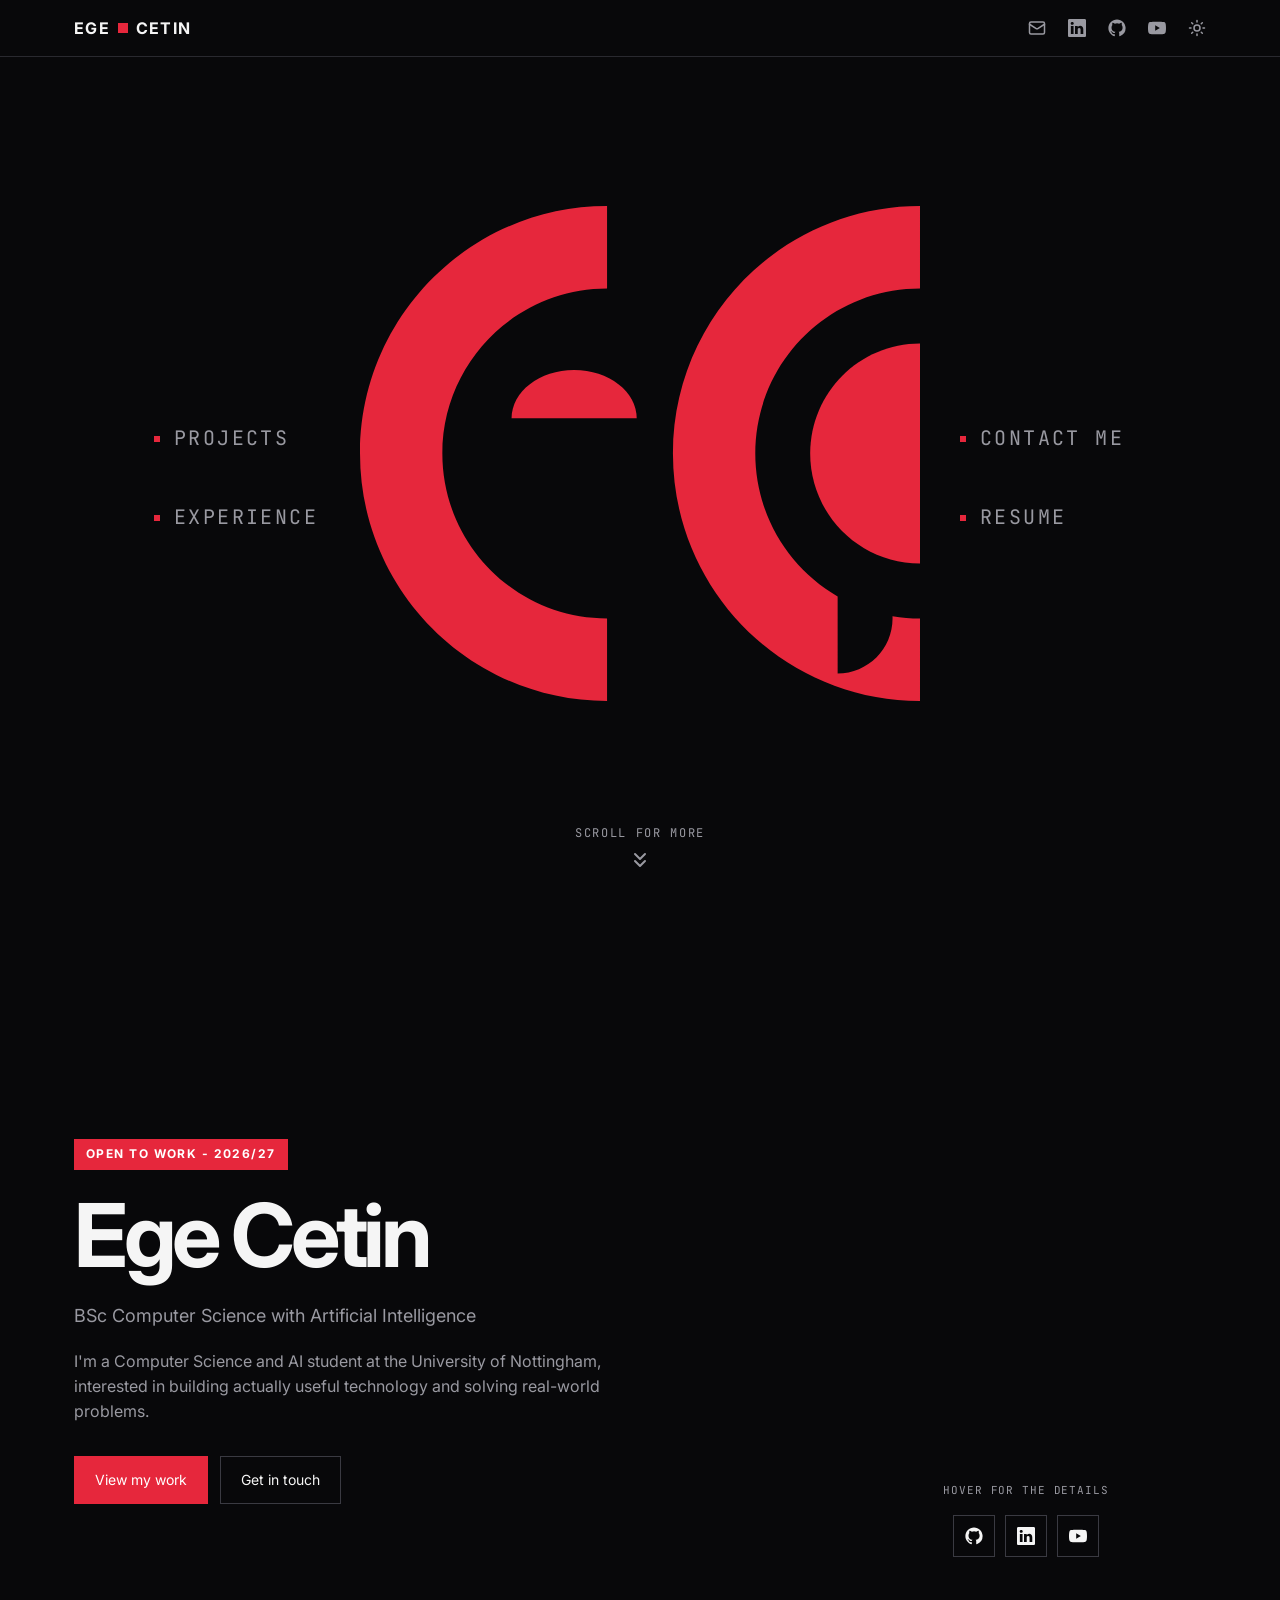
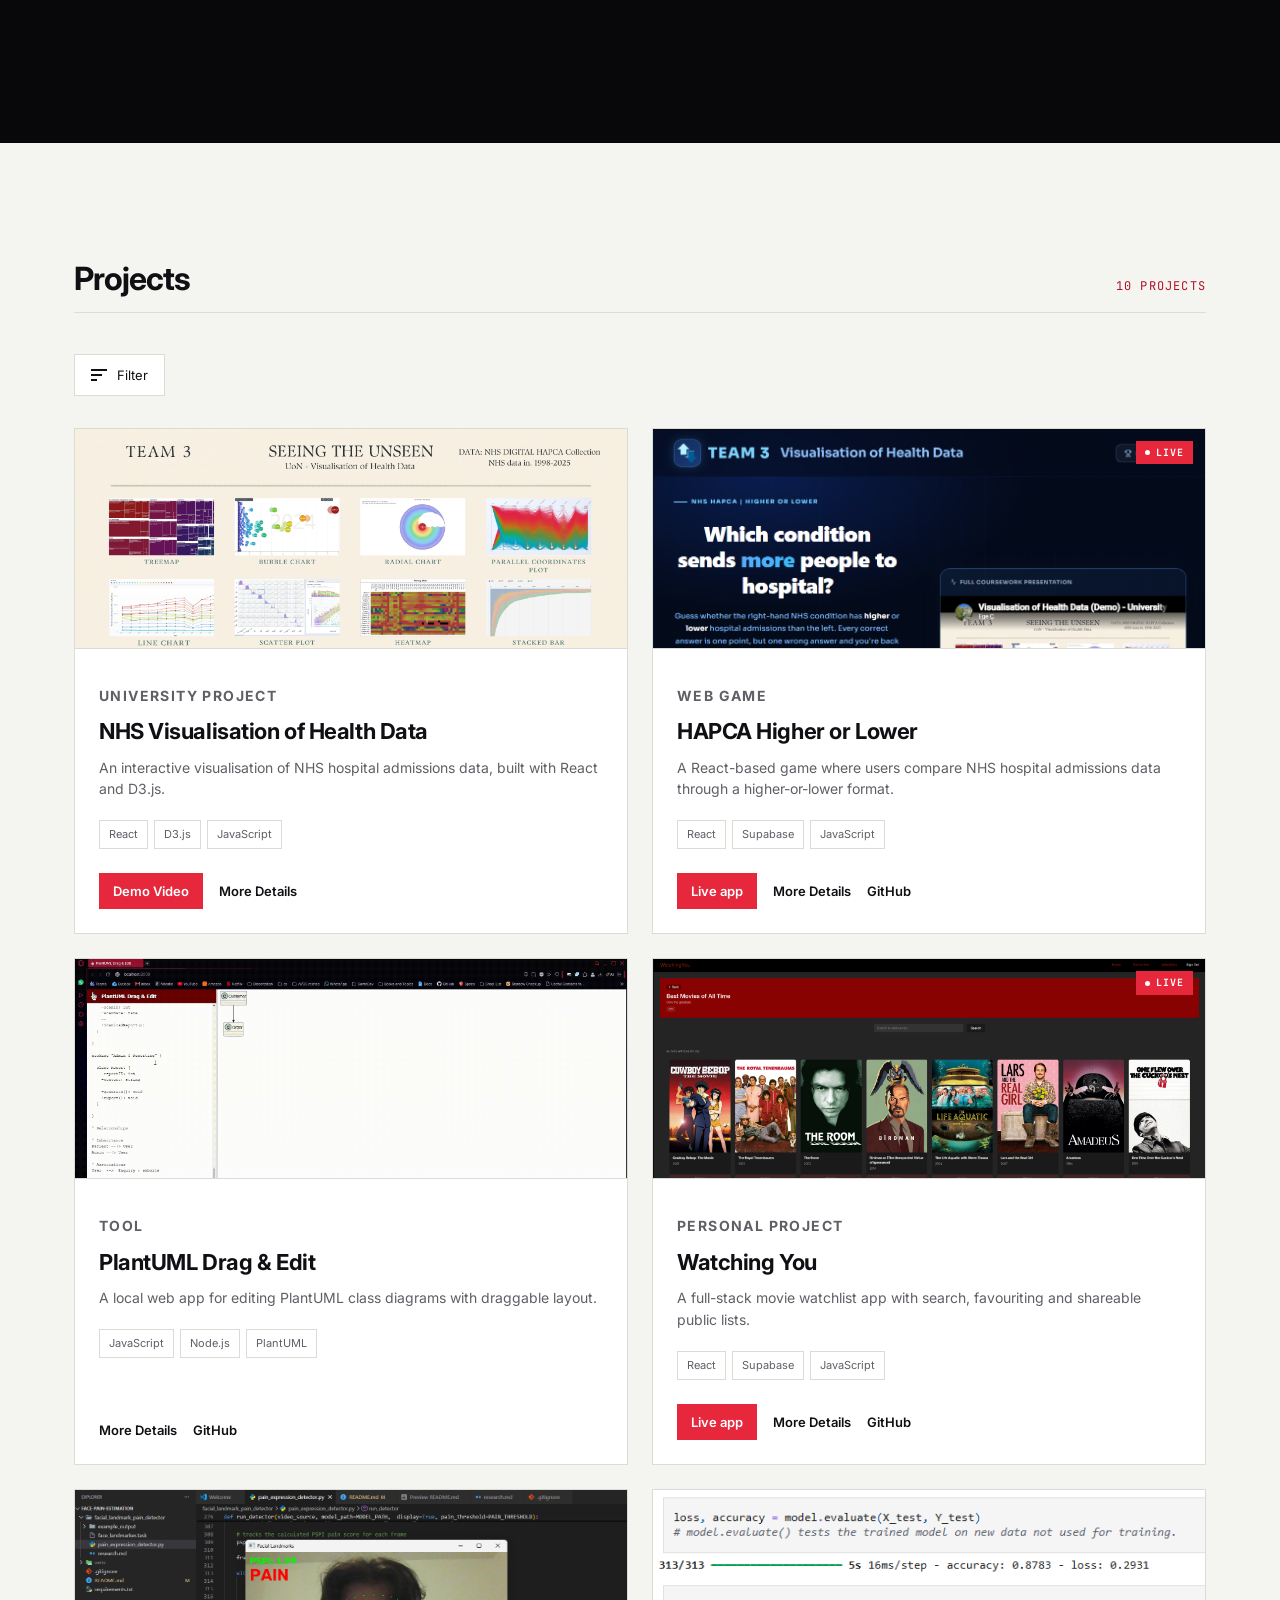
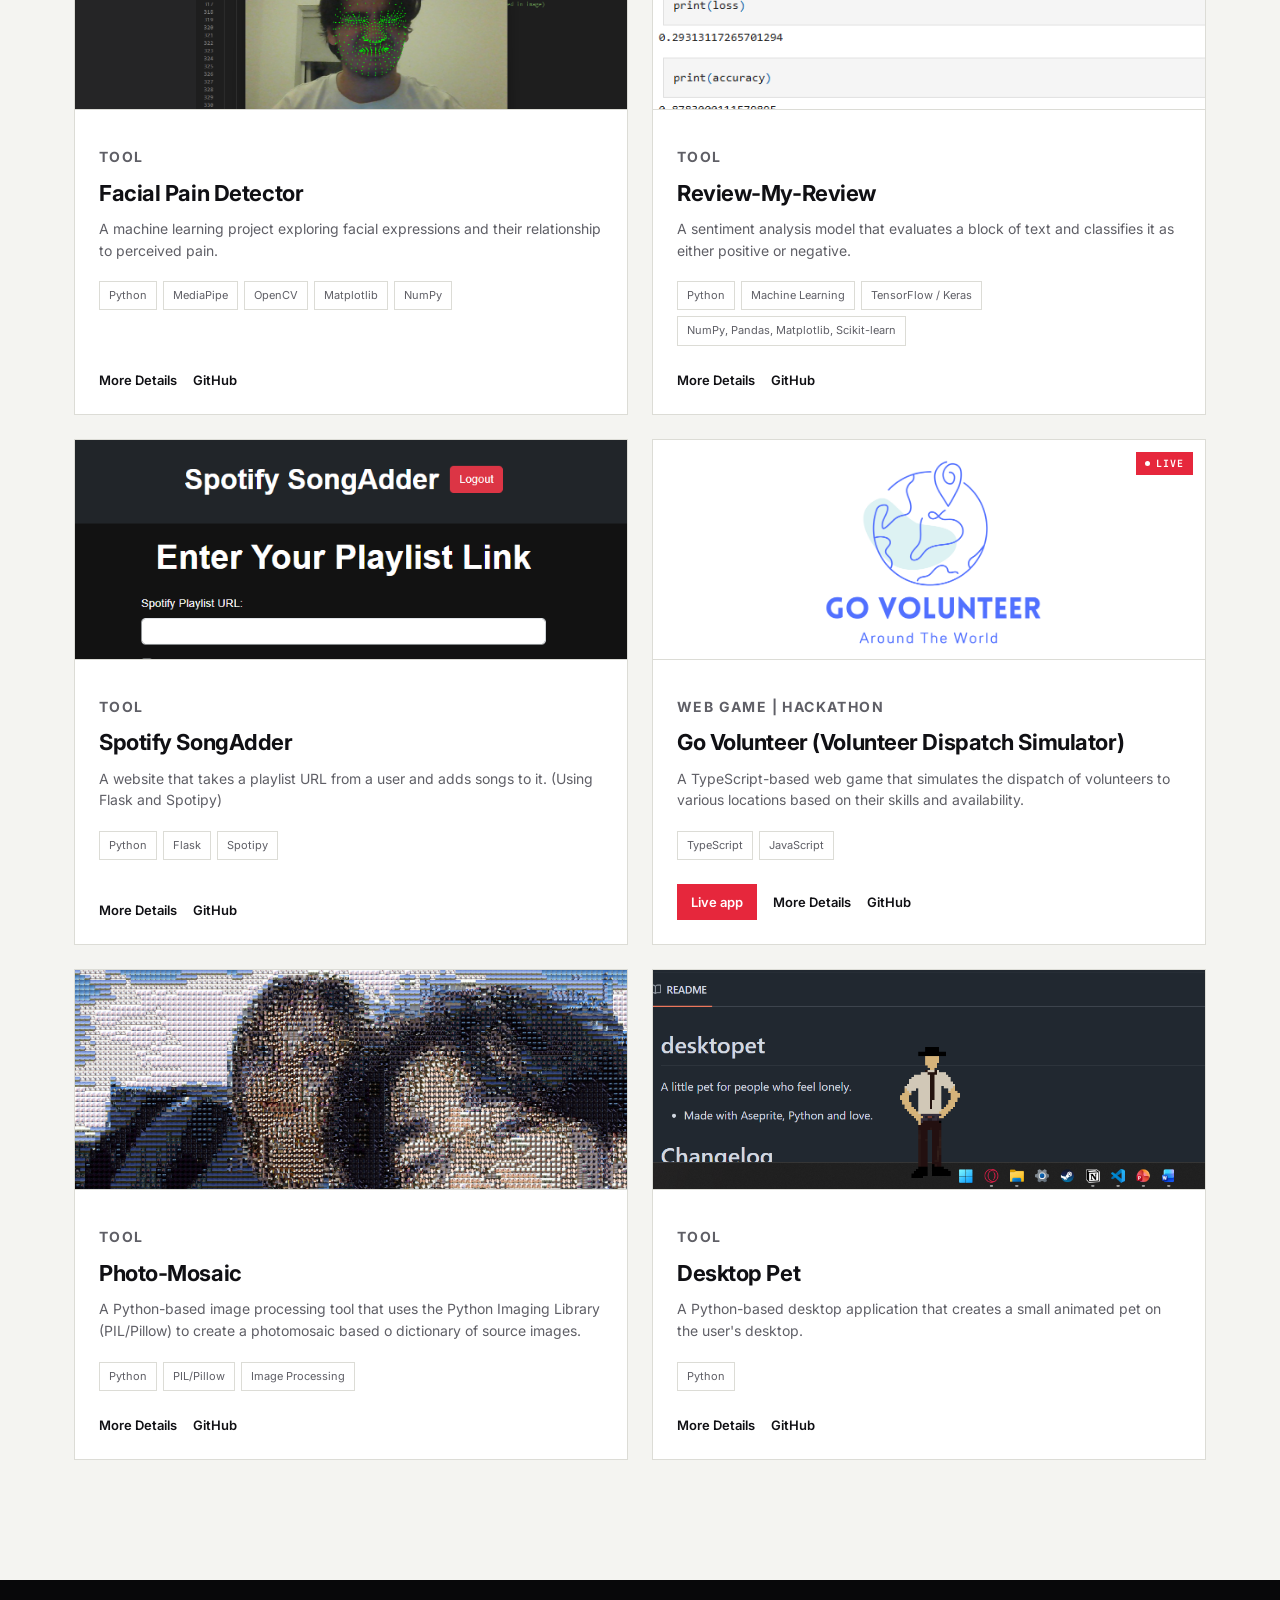
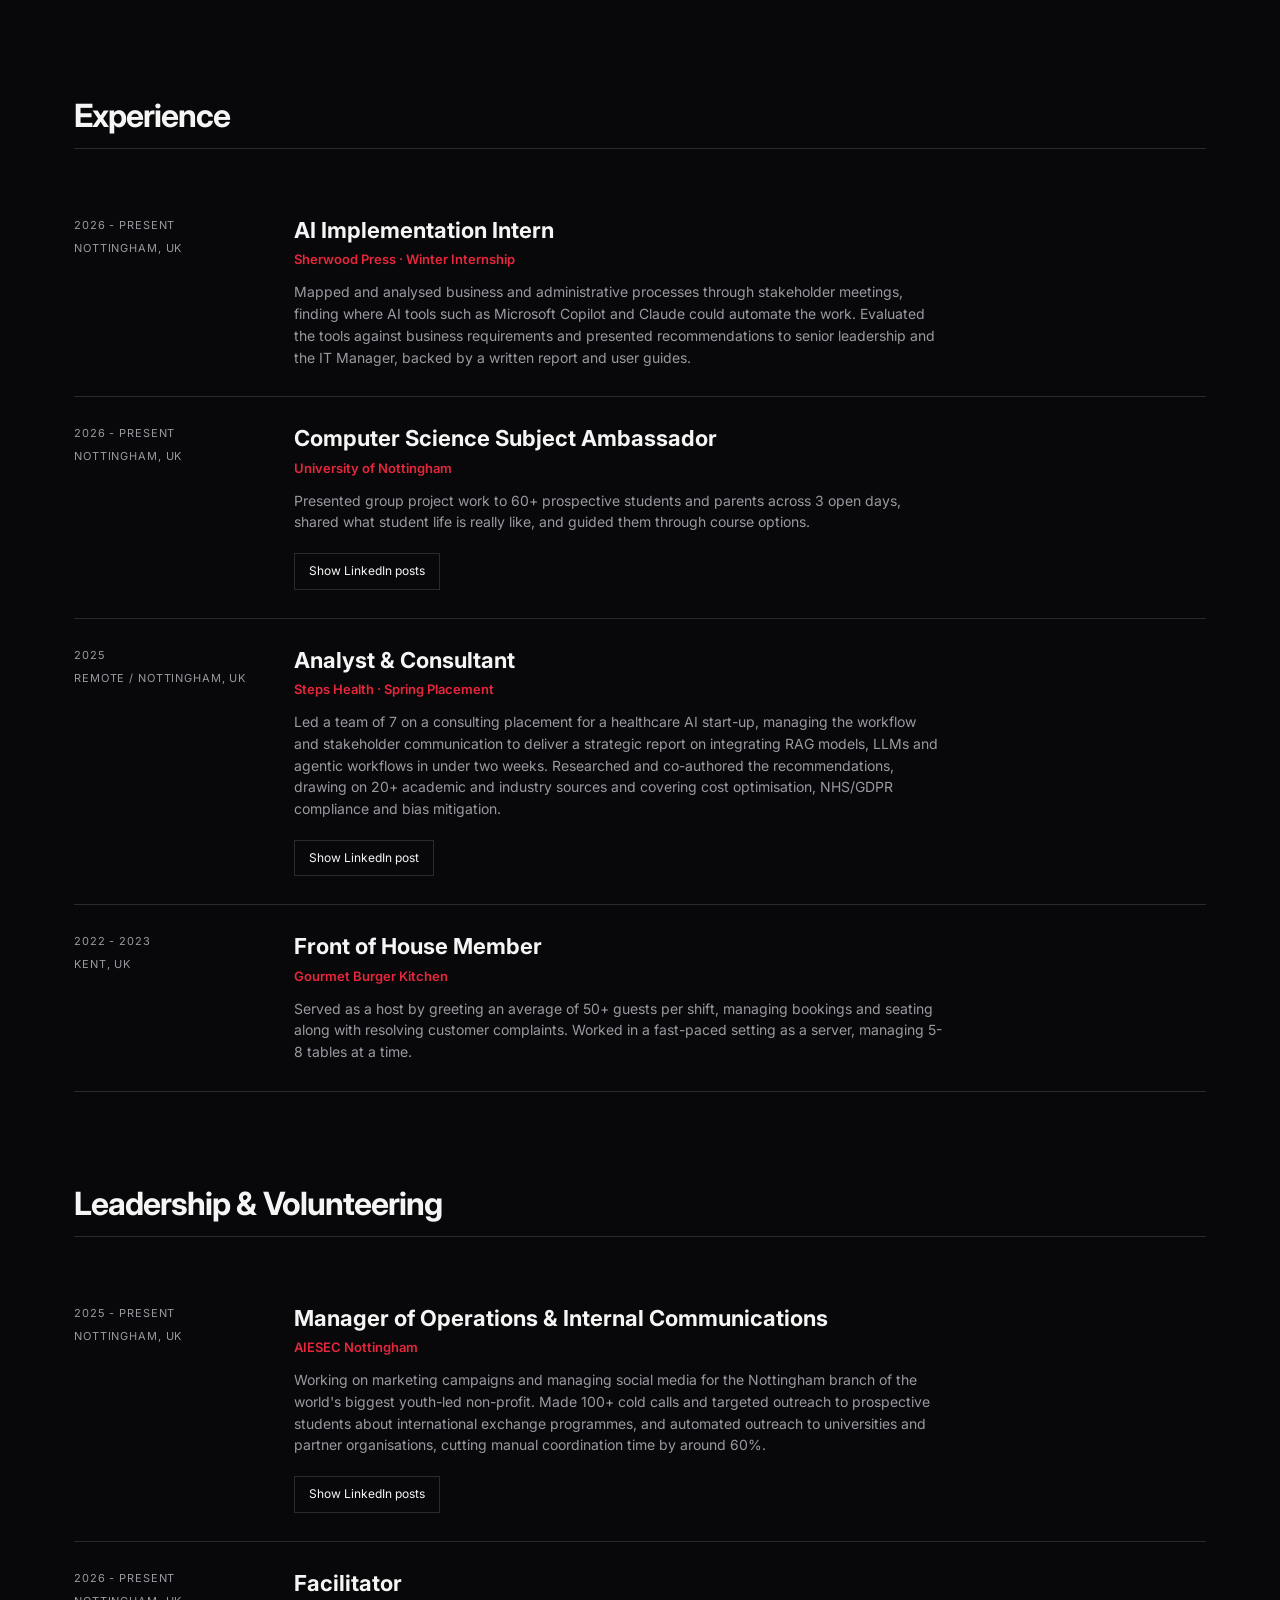
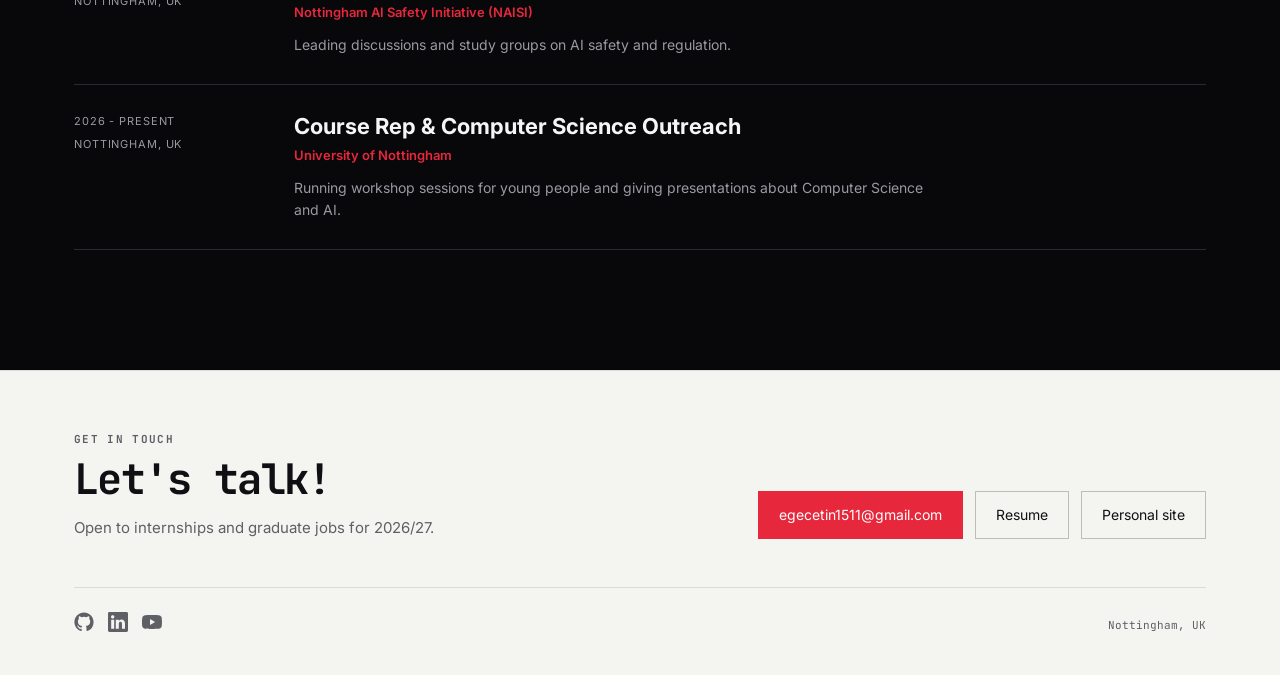
==== commit 31359d95: "feat: add new experience and cv" ====
--- a/index.html
+++ b/index.html
@@ -233,7 +233,7 @@
                                 aria-label="GitHub"
                             >
                                 <svg viewBox="0 0 24 24" aria-hidden="true">
-                                    <path fill="currentColor" d="M12 .5C5.65.5.5 5.65.5 12c0 5.08 3.29 9.39 7.86 10.91.58.11.79-.25.79-.55v-2.14c-3.2.7-3.88-1.54-3.88-1.54-.53-1.33-1.28-1.69-1.28-1.69-1.05-.72.08-.7.08-.7 1.16.08 1.77 1.19 1.77 1.19 1.03 1.76 2.69 1.25 3.35.95.1-.75.4-1.25.73-1.54-2.55-.29-5.23-1.28-5.23-5.69 0-1.26.45-2.29 1.19-3.1-.12-.29-.52-1.47.11-3.06 0 0 .97-.31 3.18 1.18a11.1 11.1 0 0 1 5.8 0c2.2-1.49 3.17-1.18 3.17-1.18.63 1.59.23 2.77.11 3.06.74.81 1.19 1.84 1.19 3.1 0 4.42-2.69 5.39-5.25 5.68.41.36.78 1.08.78 2.18v3.23c0 .3.21.66.8.55A11.51 11.51 0 0 0 23.5 12C23.5 5.65 18.35.5 12 .5Z"/>
+                                    <path fill="currentColor" d="M12 .5C5.65.5.5 5.65.5 12c0 5.08 3.29 9.39 7.86 10.91.58.11.79-.25.79-.55v-2.14c-3.2.7-3.880-1.54-3.88-1.54-.53-1.33-1.28-1.69-1.28-1.69-1.05-.72.08-.7.08-.7 1.16.08 1.77 1.19 1.77 1.19 1.03 1.76 2.69 1.25 3.35.95.1-.75.4-1.25.73-1.54-2.55-.29-5.23-1.28-5.23-5.69 0-1.26.45-2.29 1.19-3.1-.12-.29-.52-1.47.11-3.06 0 0 .97-.31 3.18 1.18a11.1 11.1 0 0 1 5.8 0c2.2-1.49 3.17-1.18 3.17-1.18.63 1.59.23 2.77.11 3.06.74.81 1.19 1.84 1.19 3.1 0 4.42-2.69 5.39-5.25 5.68.41.36.78 1.08.78 2.18v3.23c0 .3.21.66.8.55A11.51 11.51 0 0 0 23.5 12C23.5 5.65 18.35.5 12 .5Z"/>
                                 </svg>
                             </a>
 
@@ -645,6 +645,14 @@
                 <h2>Experience</h2>
             </div>
 
+            <!--
+                Each card: <h3> is the role, .experience-role is the organisation.
+
+                OPTIONAL LINKEDIN POSTS
+                To add some to an experience, copy a .post-toggle button and the
+                .linkedin-post block below it, then give them a new matching id.
+                To remove them, delete both.
+            -->
             <div class="experience-list">
 
                 <article class="experience-card">
@@ -655,12 +663,33 @@
                     </div>
 
                     <div class="experience-content">
-                        <h3>Subject & Student Ambassador</h3>
-                        <p class="experience-role">School of Computer Science</p>
+                        <h3>AI Implementation Intern</h3>
+                        <p class="experience-role">Sherwood Press · Winter Internship</p>
                         <p class="experience-description">
-                            Supported prospective students and parents, answered
-                            questions about university life, and showcased student
-                            work.
+                            Mapped and analysed business and administrative processes through
+                            stakeholder meetings, finding where AI tools such as Microsoft Copilot
+                            and Claude could automate the work. Evaluated the tools against business
+                            requirements and presented recommendations to senior leadership and the
+                            IT Manager, backed by a written report and user guides.
+                        </p>
+                    </div>
+
+                </article>
+
+                <article class="experience-card">
+
+                    <div class="experience-meta">
+                        <span>2026 - PRESENT</span>
+                        <span>NOTTINGHAM, UK</span>
+                    </div>
+
+                    <div class="experience-content">
+                        <h3>Computer Science Subject Ambassador</h3>
+                        <p class="experience-role">University of Nottingham</p>
+                        <p class="experience-description">
+                            Presented group project work to 60+ prospective students and parents
+                            across 3 open days, shared what student life is really like, and guided
+                            them through course options.
                         </p>
 
                         <button
@@ -684,28 +713,82 @@
                 <article class="experience-card">
 
                     <div class="experience-meta">
+                        <span>2025</span>
+                        <span>REMOTE / NOTTINGHAM, UK</span>
+                    </div>
+
+                    <div class="experience-content">
+                        <h3>Analyst & Consultant</h3>
+                        <p class="experience-role">Steps Health · Spring Placement</p>
+                        <p class="experience-description">
+                            Led a team of 7 on a consulting placement for a healthcare AI start-up,
+                            managing the workflow and stakeholder communication to deliver a strategic
+                            report on integrating RAG models, LLMs and agentic workflows in under two
+                            weeks. Researched and co-authored the recommendations, drawing on 20+
+                            academic and industry sources and covering cost optimisation, NHS/GDPR
+                            compliance and bias mitigation.
+                        </p>
+
+                        <button
+                            class="post-toggle"
+                            type="button"
+                            aria-expanded="false"
+                            aria-controls="steps-health-post"
+                        >
+                            Show LinkedIn post
+                        </button>
+
+                        <div class="linkedin-post" id="steps-health-post" hidden>
+                            <iframe src="https://www.linkedin.com/embed/feed/update/urn:li:share:7318760250327654400" height="971" width="504" frameborder="0" allowfullscreen="" title="Embedded post"></iframe>
+                        </div>
+                    </div>
+
+                </article>
+
+                <article class="experience-card">
+
+                    <div class="experience-meta">
+                        <span>2022 - 2023</span>
+                        <span>KENT, UK</span>
+                    </div>
+
+                    <div class="experience-content">
+                        <h3>Front of House Member</h3>
+                        <p class="experience-role">Gourmet Burger Kitchen</p>
+                        <p class="experience-description">
+                            Served as a host by greeting an average of 50+ guests per shift, managing bookings and seating along with resolving customer complaints.
+                            Worked in a fast-paced setting as a server, managing 5-8 tables at a time.
+                        </p>
+                    </div>
+
+                </article>
+
+            </div>
+
+            <div class="sect-title-row">
+                <h2>Leadership & Volunteering</h2>
+            </div>
+
+            <div class="experience-list">
+
+                <article class="experience-card">
+
+                    <div class="experience-meta">
                         <span>2025 - PRESENT</span>
                         <span>NOTTINGHAM, UK</span>
                     </div>
 
                     <div class="experience-content">
-                        <h3>AIESEC</h3>
-                        <p class="experience-role">
-                            Manager of Outgoing Exchanges
-                        </p>
+                        <h3>Manager of Operations & Internal Communications</h3>
+                        <p class="experience-role">AIESEC Nottingham</p>
                         <p class="experience-description">
-                            Supporting students through international exchange
-                            opportunities while managing a team and coordinating
-                            day-to-day operations.
-                            HAVE LINKEDIN POST
-                        </p>
-
-                        <!--
-                            OPTIONAL LINKEDIN POST
-                            To add one to another experience, copy this button and
-                            the .linkedin-post block below it, then give them a new
-                            matching id. To remove one, delete both.
-                        -->
+                            Working on marketing campaigns and managing social media for the
+                            Nottingham branch of the world's biggest youth-led non-profit. Made 100+
+                            cold calls and targeted outreach to prospective students about
+                            international exchange programmes, and automated outreach to universities
+                            and partner organisations, cutting manual coordination time by around 60%.
+                        </p>
+
                         <button
                             class="post-toggle"
                             type="button"
@@ -719,9 +802,6 @@
                             <iframe src="https://www.linkedin.com/embed/feed/update/urn:li:ugcPost:7508516604167626752" height="900" width="504" frameborder="0" allowfullscreen="" title="Embedded post"></iframe>
                             <iframe src="https://www.linkedin.com/embed/feed/update/urn:li:ugcPost:7433227040130043904" height="879" width="504" frameborder="0" allowfullscreen="" title="Embedded post"></iframe>
                             <iframe src="https://www.linkedin.com/embed/feed/update/urn:li:ugcPost:7430720587808845825" height="858" width="504" frameborder="0" allowfullscreen="" title="Embedded post"></iframe>
-                            <!-- <p class="post-placeholder">
-                                LinkedIn embed goes here.
-                            </p> -->
                         </div>
                     </div>
 
@@ -730,31 +810,16 @@
                 <article class="experience-card">
 
                     <div class="experience-meta">
-                        <span>2025</span>
-                        <span>Remote / Nottingham, UK</span>
+                        <span>2026 - PRESENT</span>
+                        <span>NOTTINGHAM, UK</span>
                     </div>
 
                     <div class="experience-content">
-                        <h3>Analyst & Coordinator,</h3>
-                        <p class="experience-role">Chiron Health AI</p>
+                        <h3>Facilitator</h3>
+                        <p class="experience-role">Nottingham AI Safety Initiative (NAISI)</p>
                         <p class="experience-description">
-                        Completed a spring industry consulting placement focused on AI strategy and adoption in healthcare.  
-                        Led and worked with a team of 7, speaking directly with clients to understand their needs, listen to their challenges, and write a strategic report outlining AI recommendations.
-                        Communicated regularly with team members to delegate tasks, keep everyone aligned, and meet deadlines.
-                        </p>
-
-                        <button
-                            class="post-toggle"
-                            type="button"
-                            aria-expanded="false"
-                            aria-controls="chiron-post"
-                        >
-                            Show LinkedIn posts
-                        </button>
-
-                        <div class="linkedin-post" id="chiron-post" hidden>
-                            <iframe src="https://www.linkedin.com/embed/feed/update/urn:li:share:7318760250327654400" height="971" width="504" frameborder="0" allowfullscreen="" title="Embedded post"></iframe>
-                        </div>
+                            Leading discussions and study groups on AI safety and regulation.
+                        </p>
                     </div>
 
                 </article>
@@ -762,16 +827,16 @@
                 <article class="experience-card">
 
                     <div class="experience-meta">
-                        <span>2022 - 2023</span>
-                        <span>KENT, UK</span>
+                        <span>2026 - PRESENT</span>
+                        <span>NOTTINGHAM, UK</span>
                     </div>
 
                     <div class="experience-content">
-                        <h3>Front of House Member</h3>
-                        <p class="experience-role">Gourmet Burger Kitchen</p>
+                        <h3>Course Rep & Computer Science Outreach</h3>
+                        <p class="experience-role">University of Nottingham</p>
                         <p class="experience-description">
-                            Served as a host by greeting an average of 50+ guests per shift, managing bookings and seating along with resolving customer complaints.
-                            Worked in a fast-paced setting as a server, managing 5-8 tables at a time.
+                            Running workshop sessions for young people and giving presentations
+                            about Computer Science and AI.
                         </p>
                     </div>
 
--- a/css/styles.css
+++ b/css/styles.css
@@ -1171,6 +1171,11 @@
     flex-direction: column;
 }
 
+/* Second group in the experience section (Leadership & Volunteering) */
+.experience-list + .sect-title-row {
+    margin-top: 96px;
+}
+
 .experience-card {
     display: grid;
     grid-template-columns: 180px 1fr;
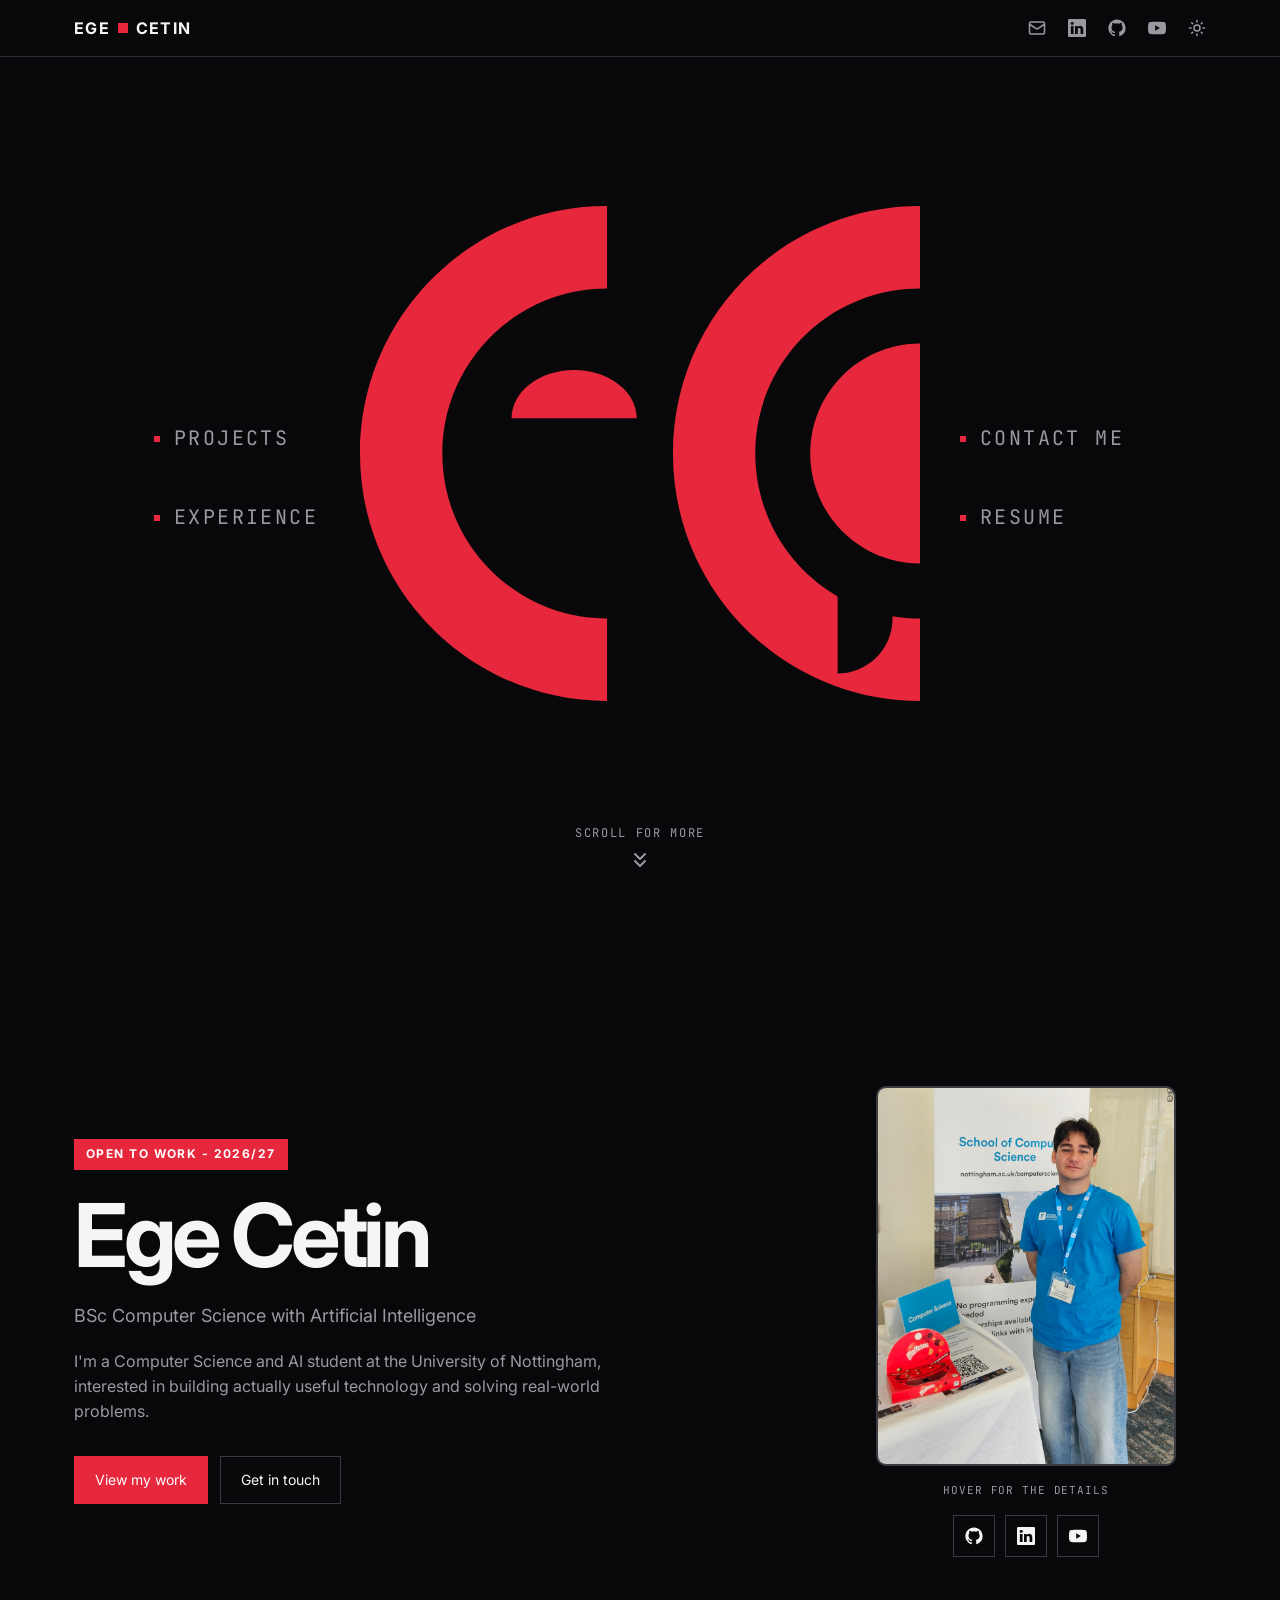
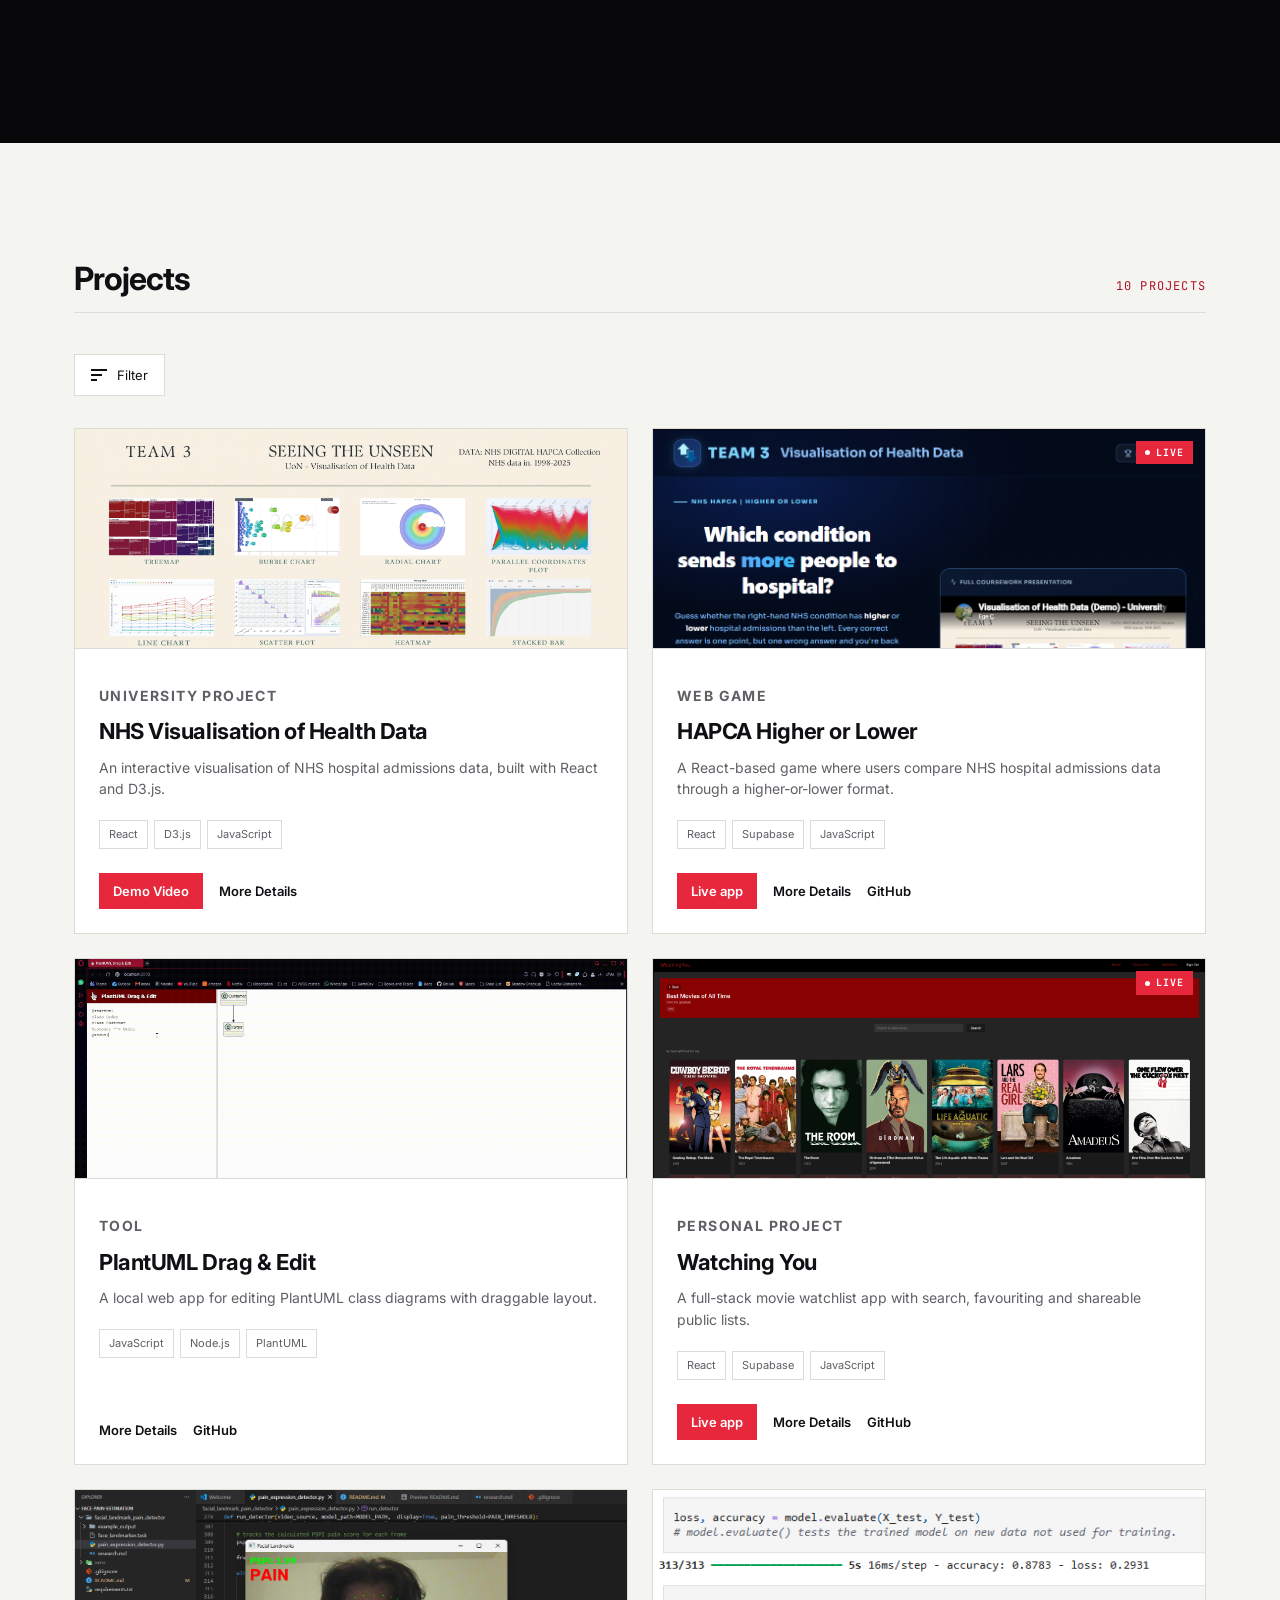
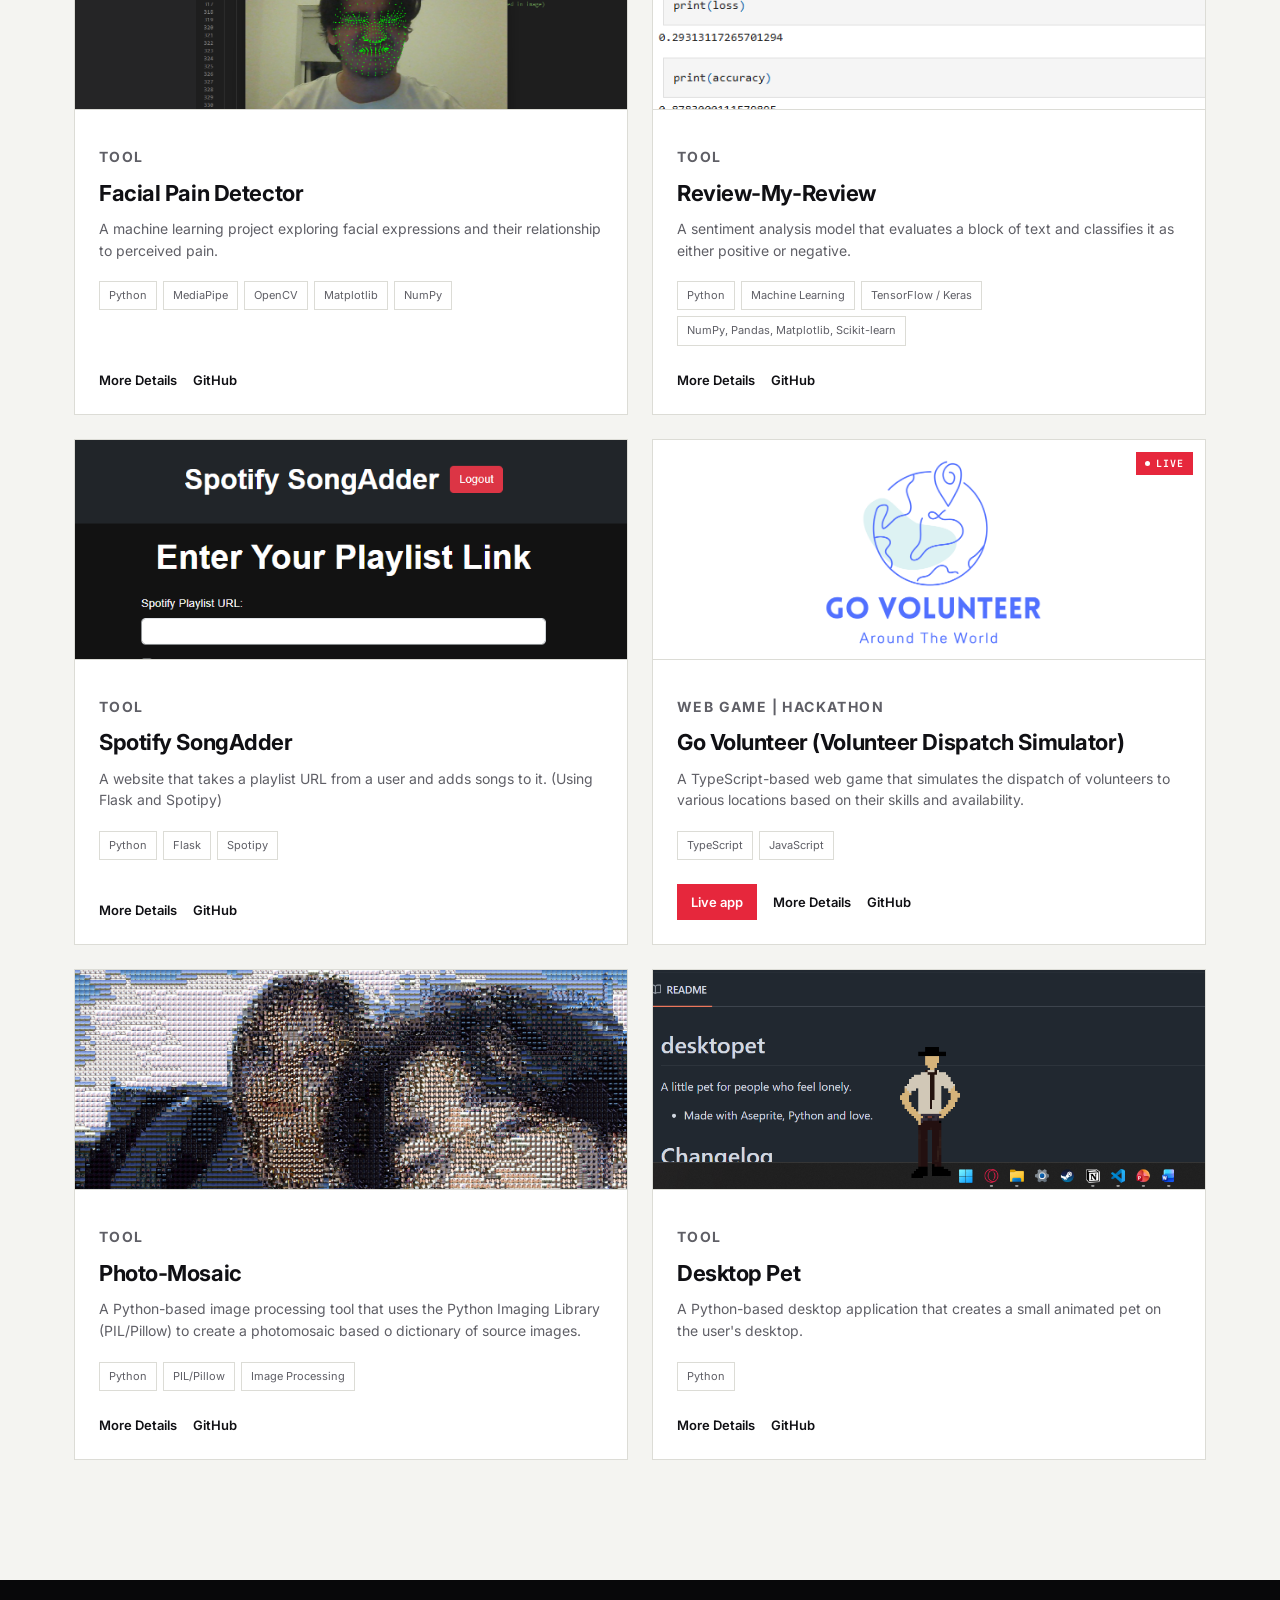
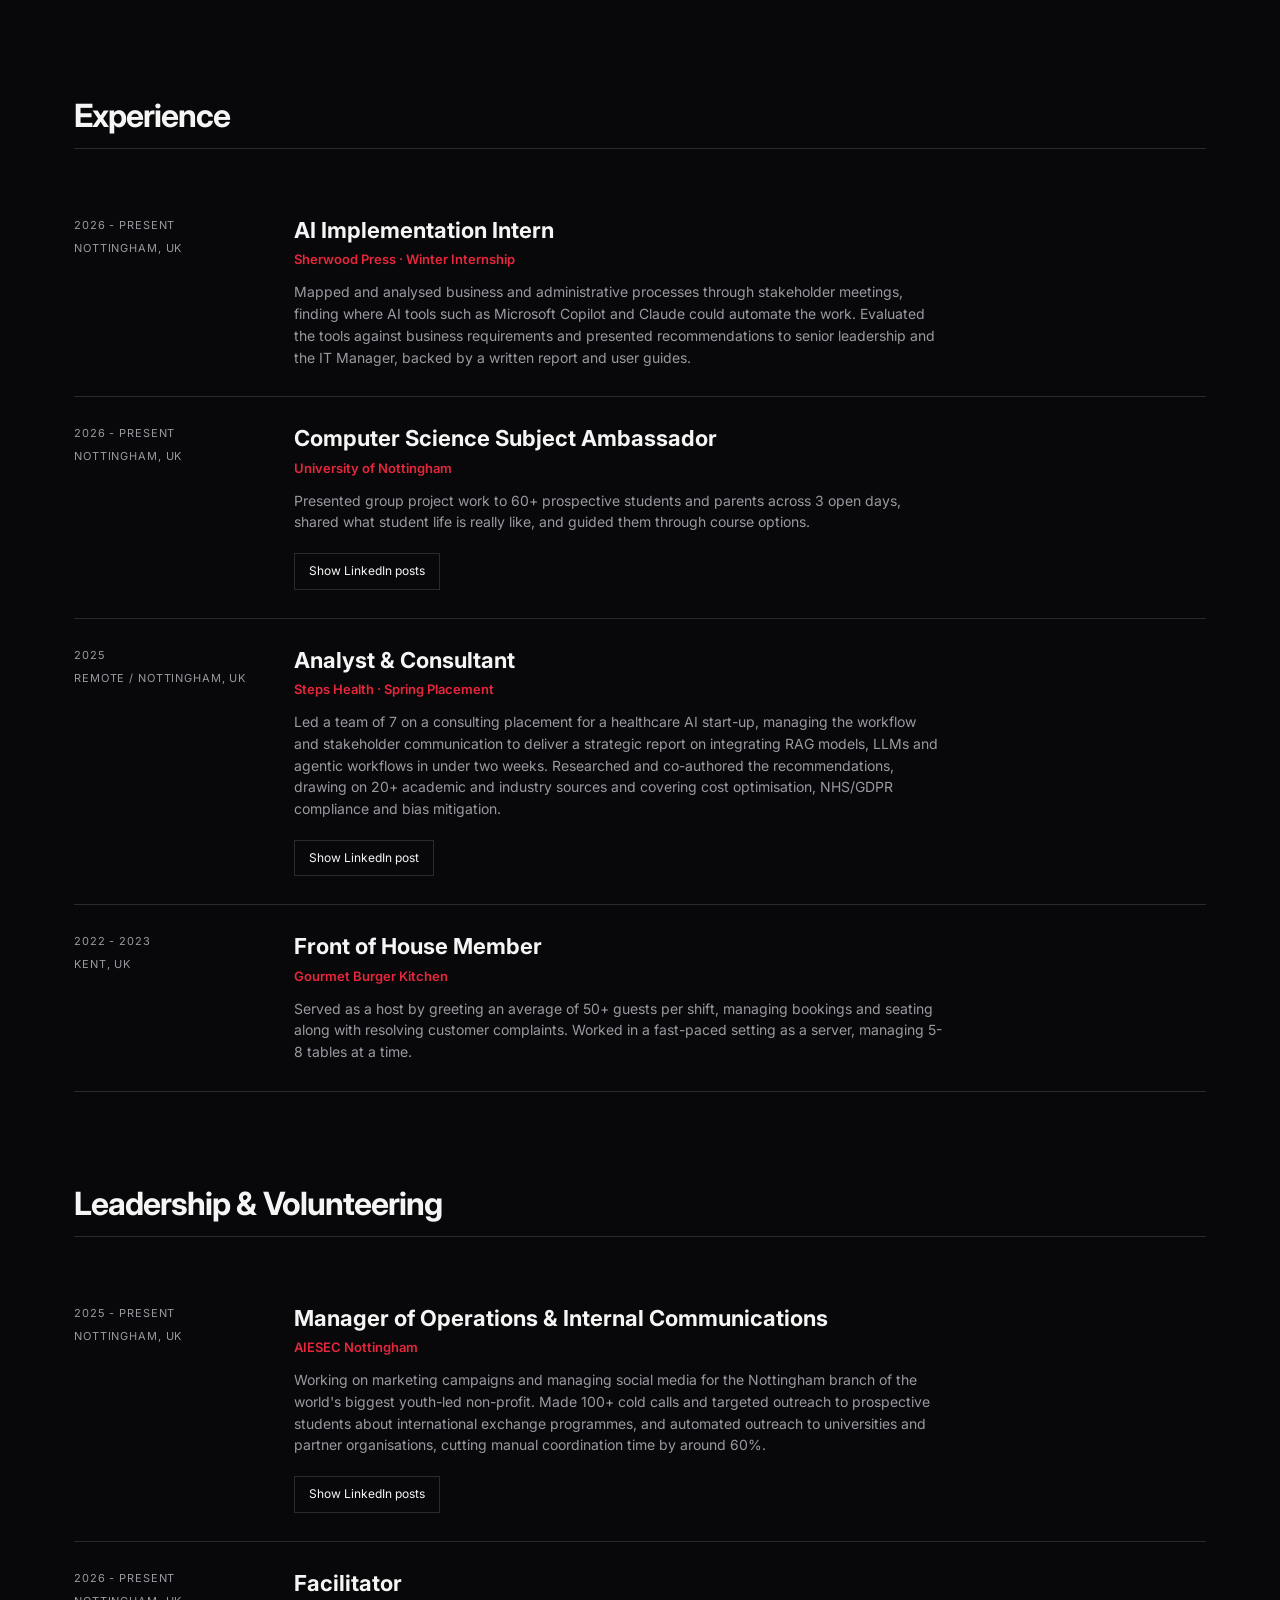
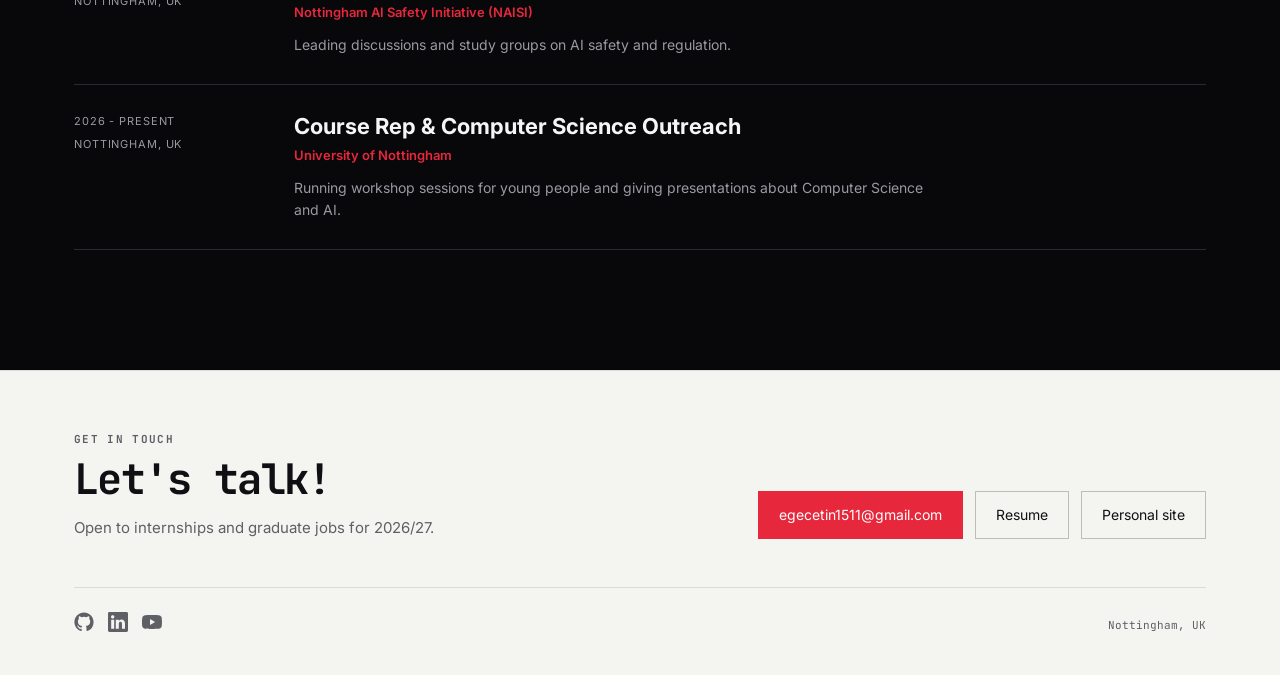
==== commit 4ca8b239: "chore: remove to-do code" ====
--- a/index.html
+++ b/index.html
@@ -356,7 +356,6 @@
                         </div>
 
                         <div class="project-actions">
-                            <!-- TODO: replace # with the deployed URL -->
                              <a class="btn-live" href="https://www.youtube.com/watch?v=-iPyuSVeKGY" target="_blank" rel="noopener noreferrer">Demo Video</a>
                             <a href="detail.html?project=nhs-dataviz">More Details</a>
                         </div>
@@ -386,7 +385,6 @@
                         </div>
 
                         <div class="project-actions">
-                            <!-- TODO: replace # with the deployed URL -->
                             <a class="btn-live" href="https://higherorlowerhapca.netlify.app" target="_blank" rel="noopener noreferrer">Live app</a>
                             <a href="detail.html?project=higher-or-lower">More Details</a>
                             <a href="https://github.com/cetinege/hapca-higher-or-lower" target="_blank" rel="noopener noreferrer">GitHub</a>
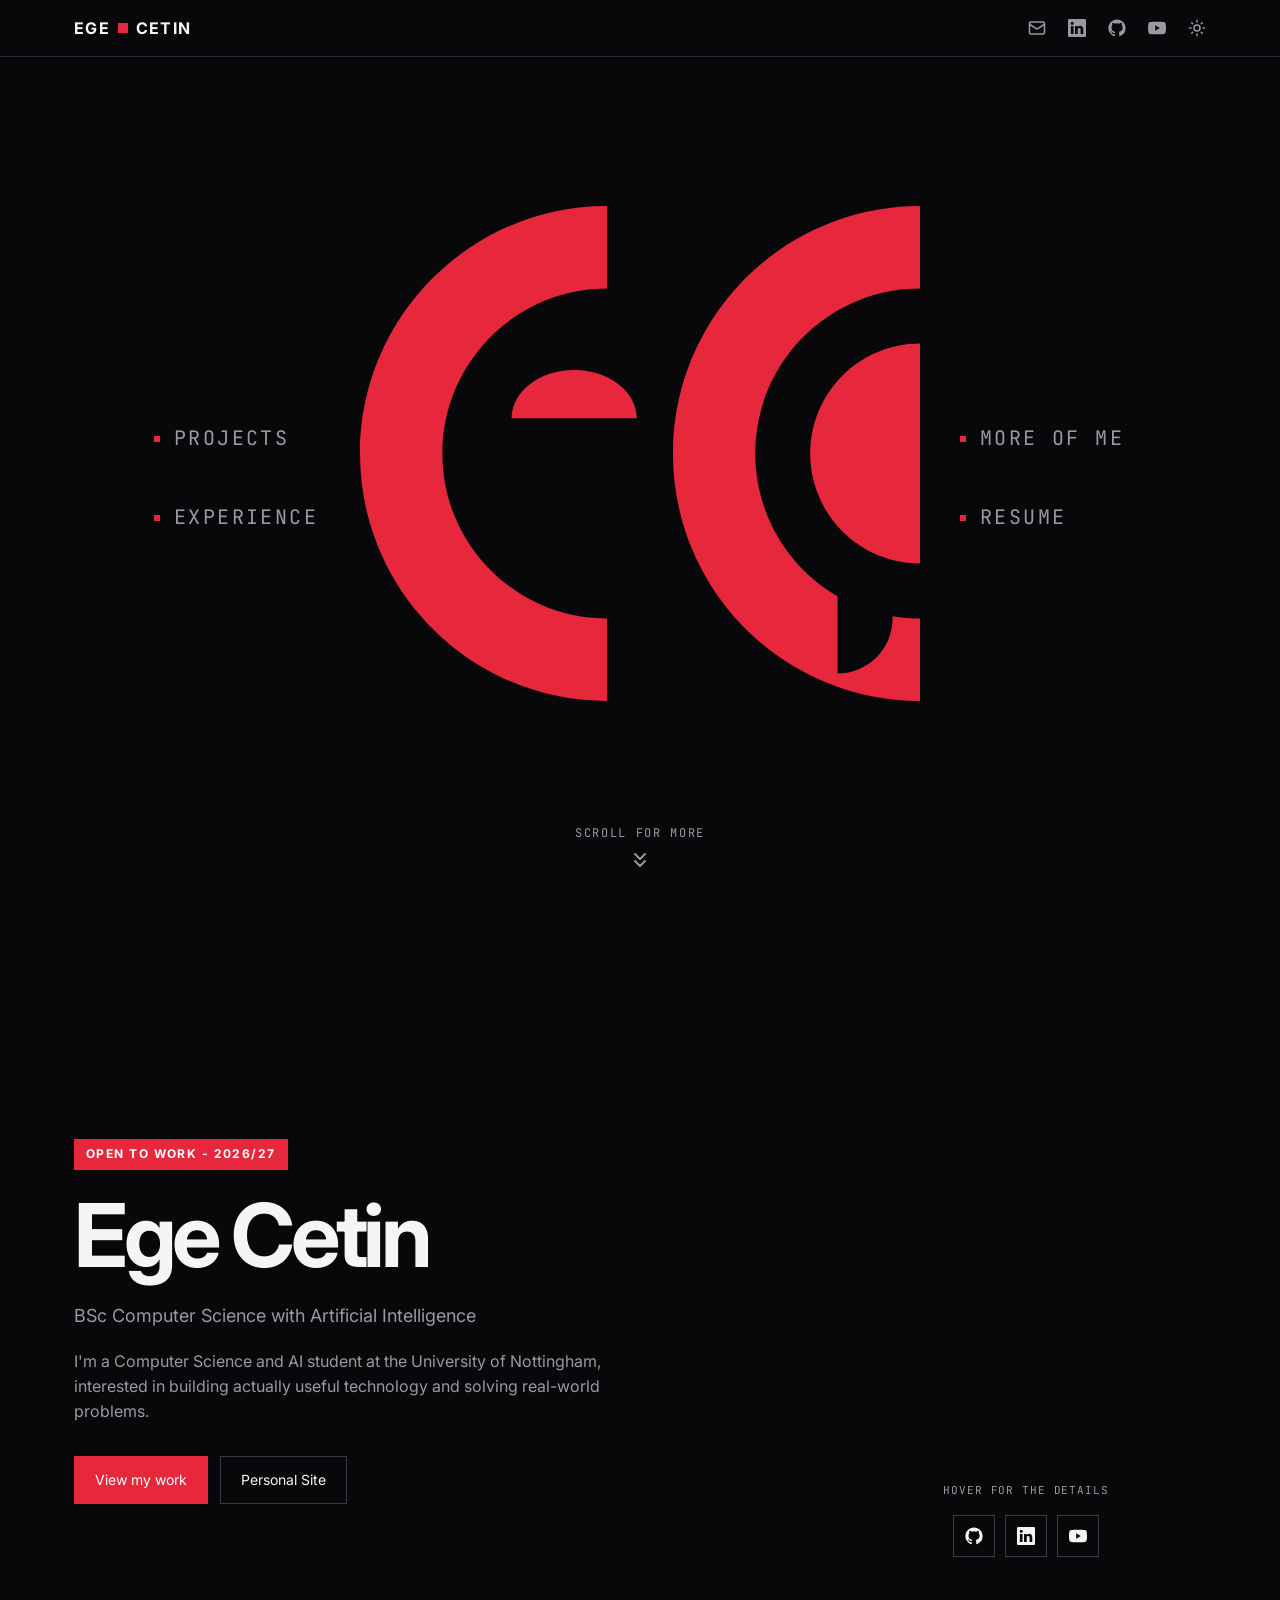
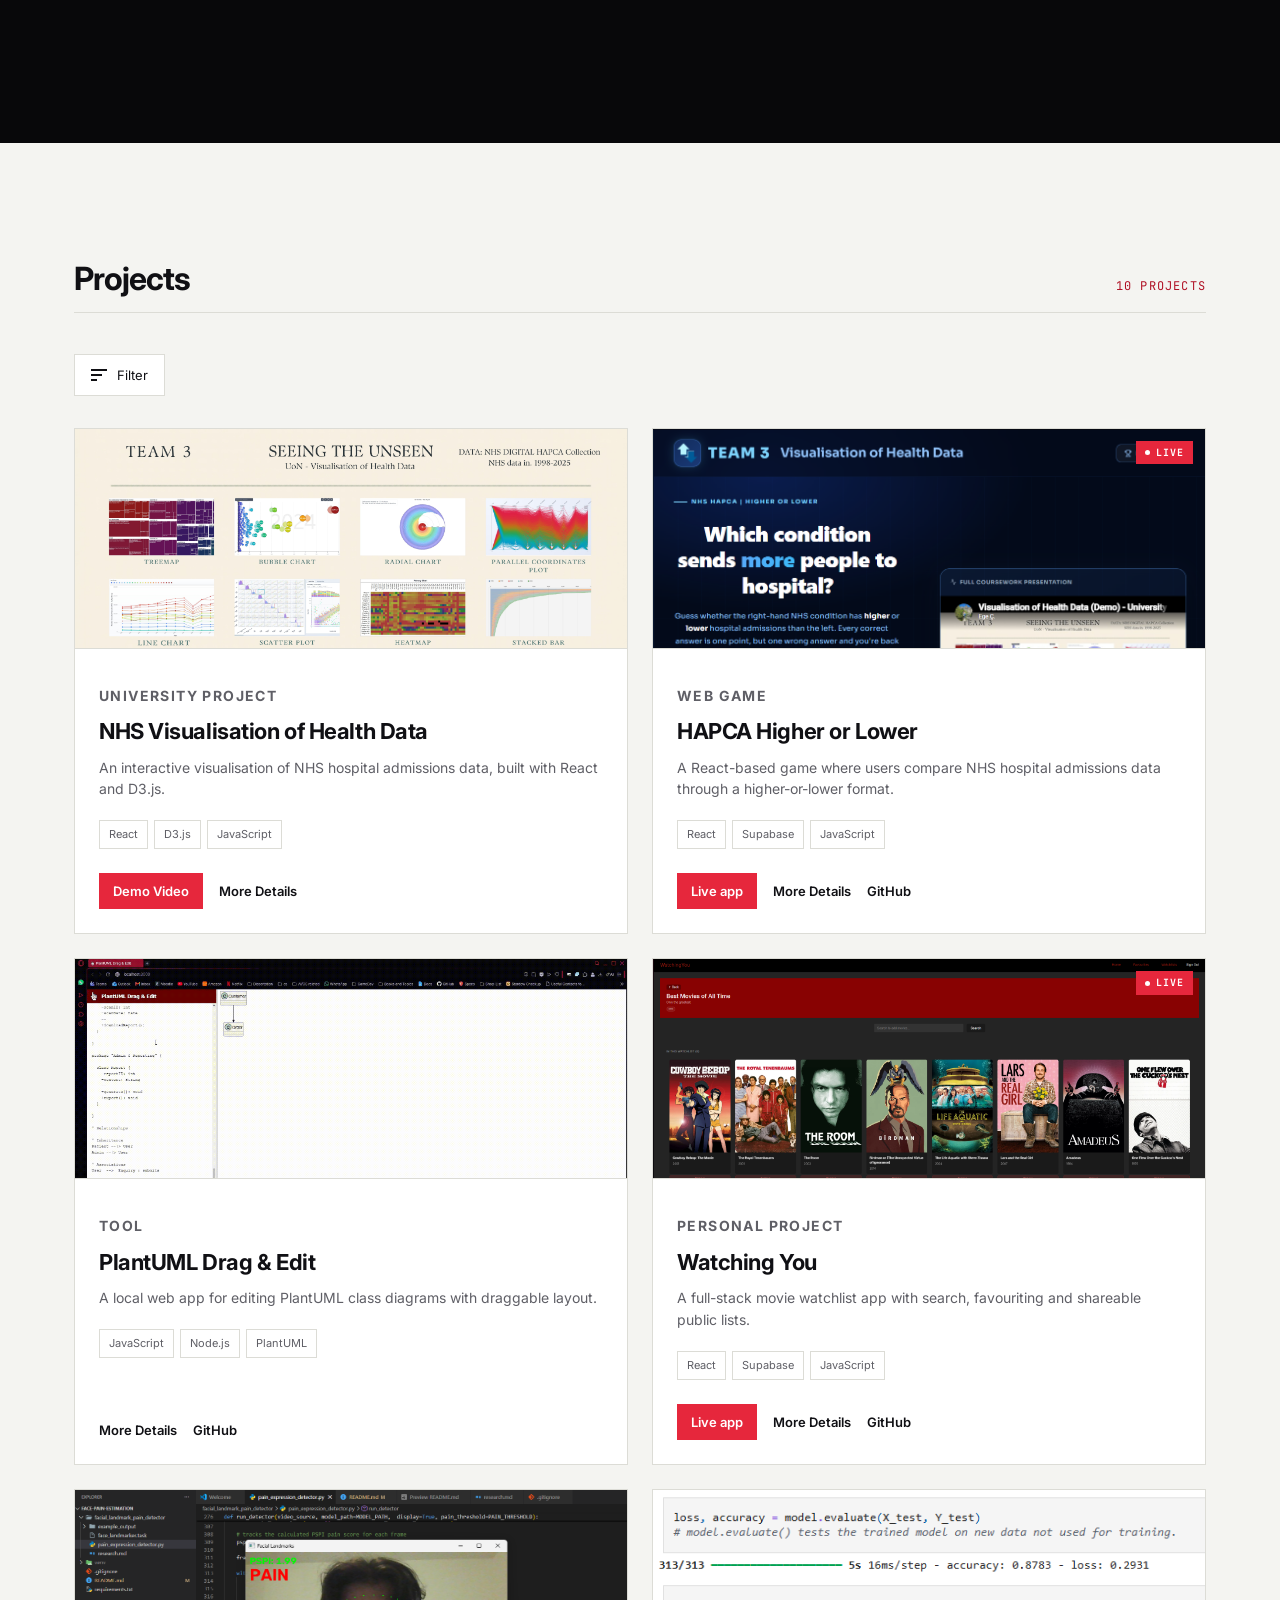
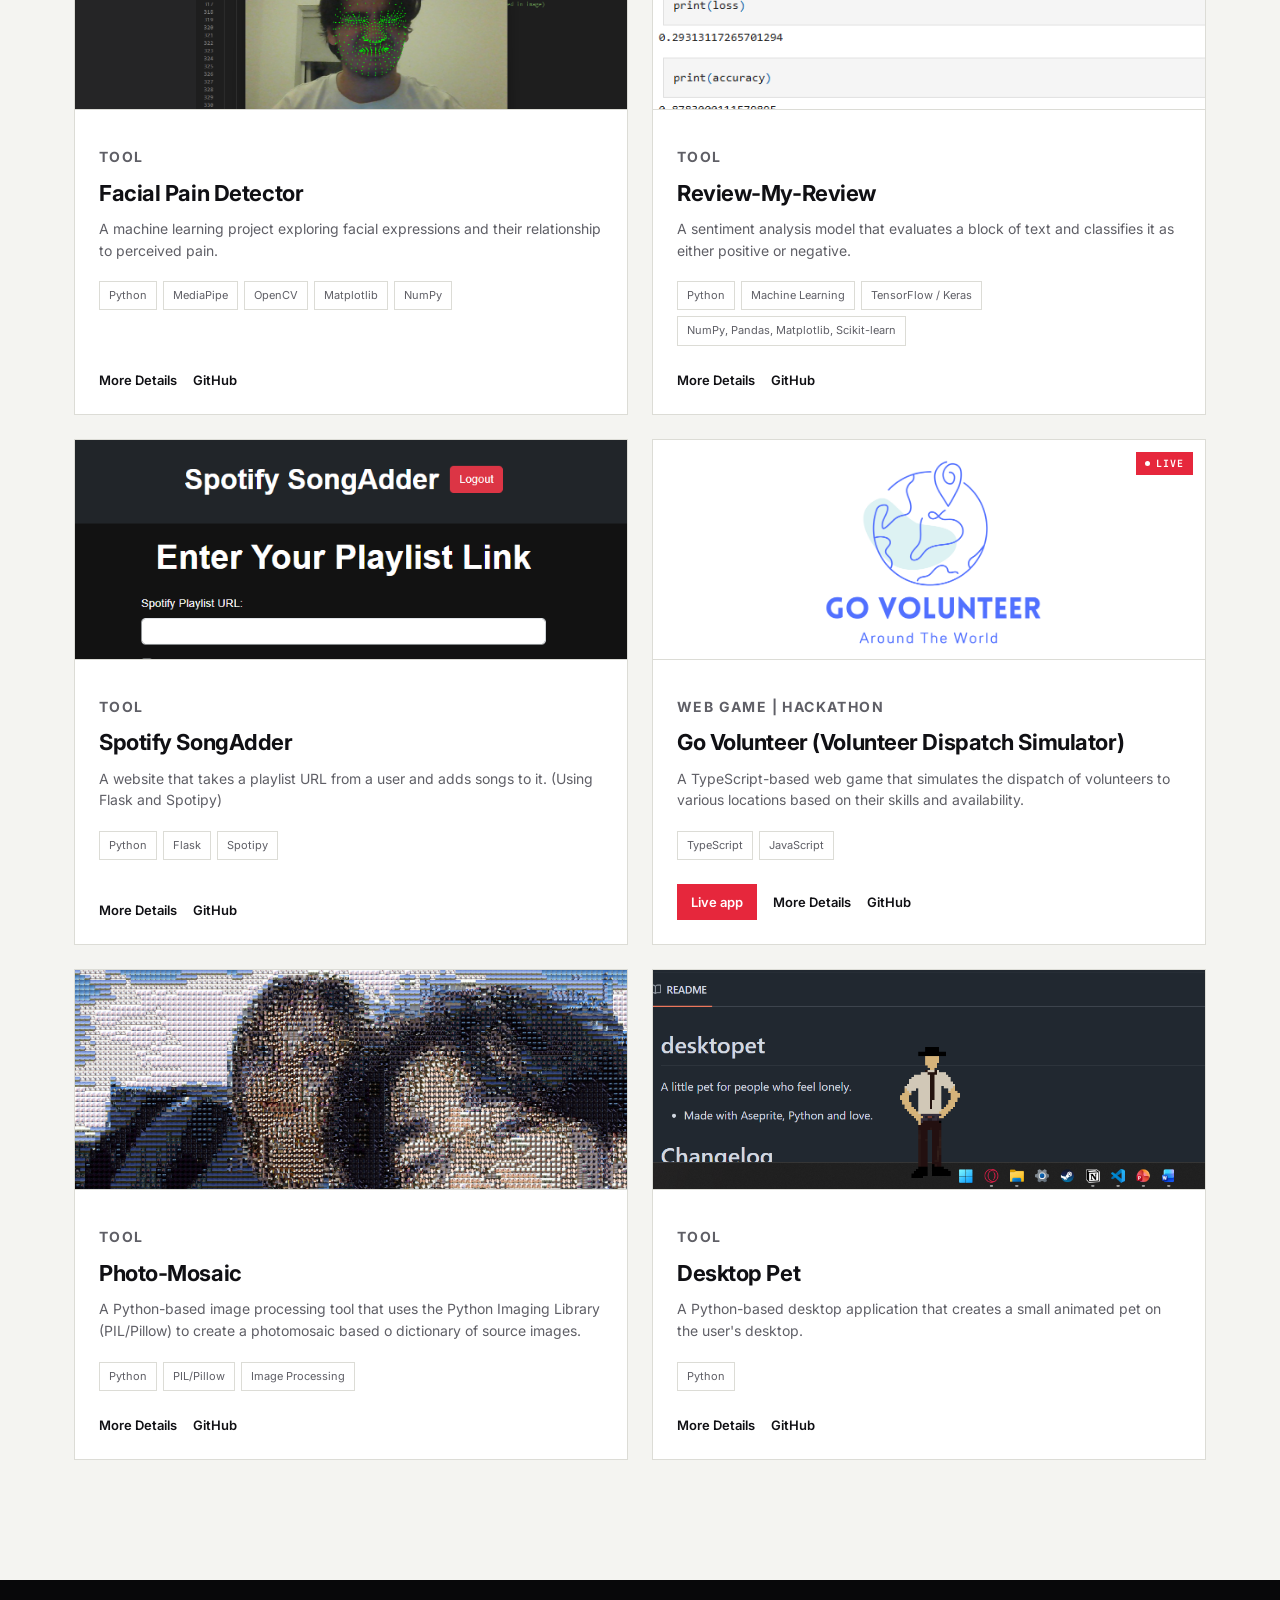
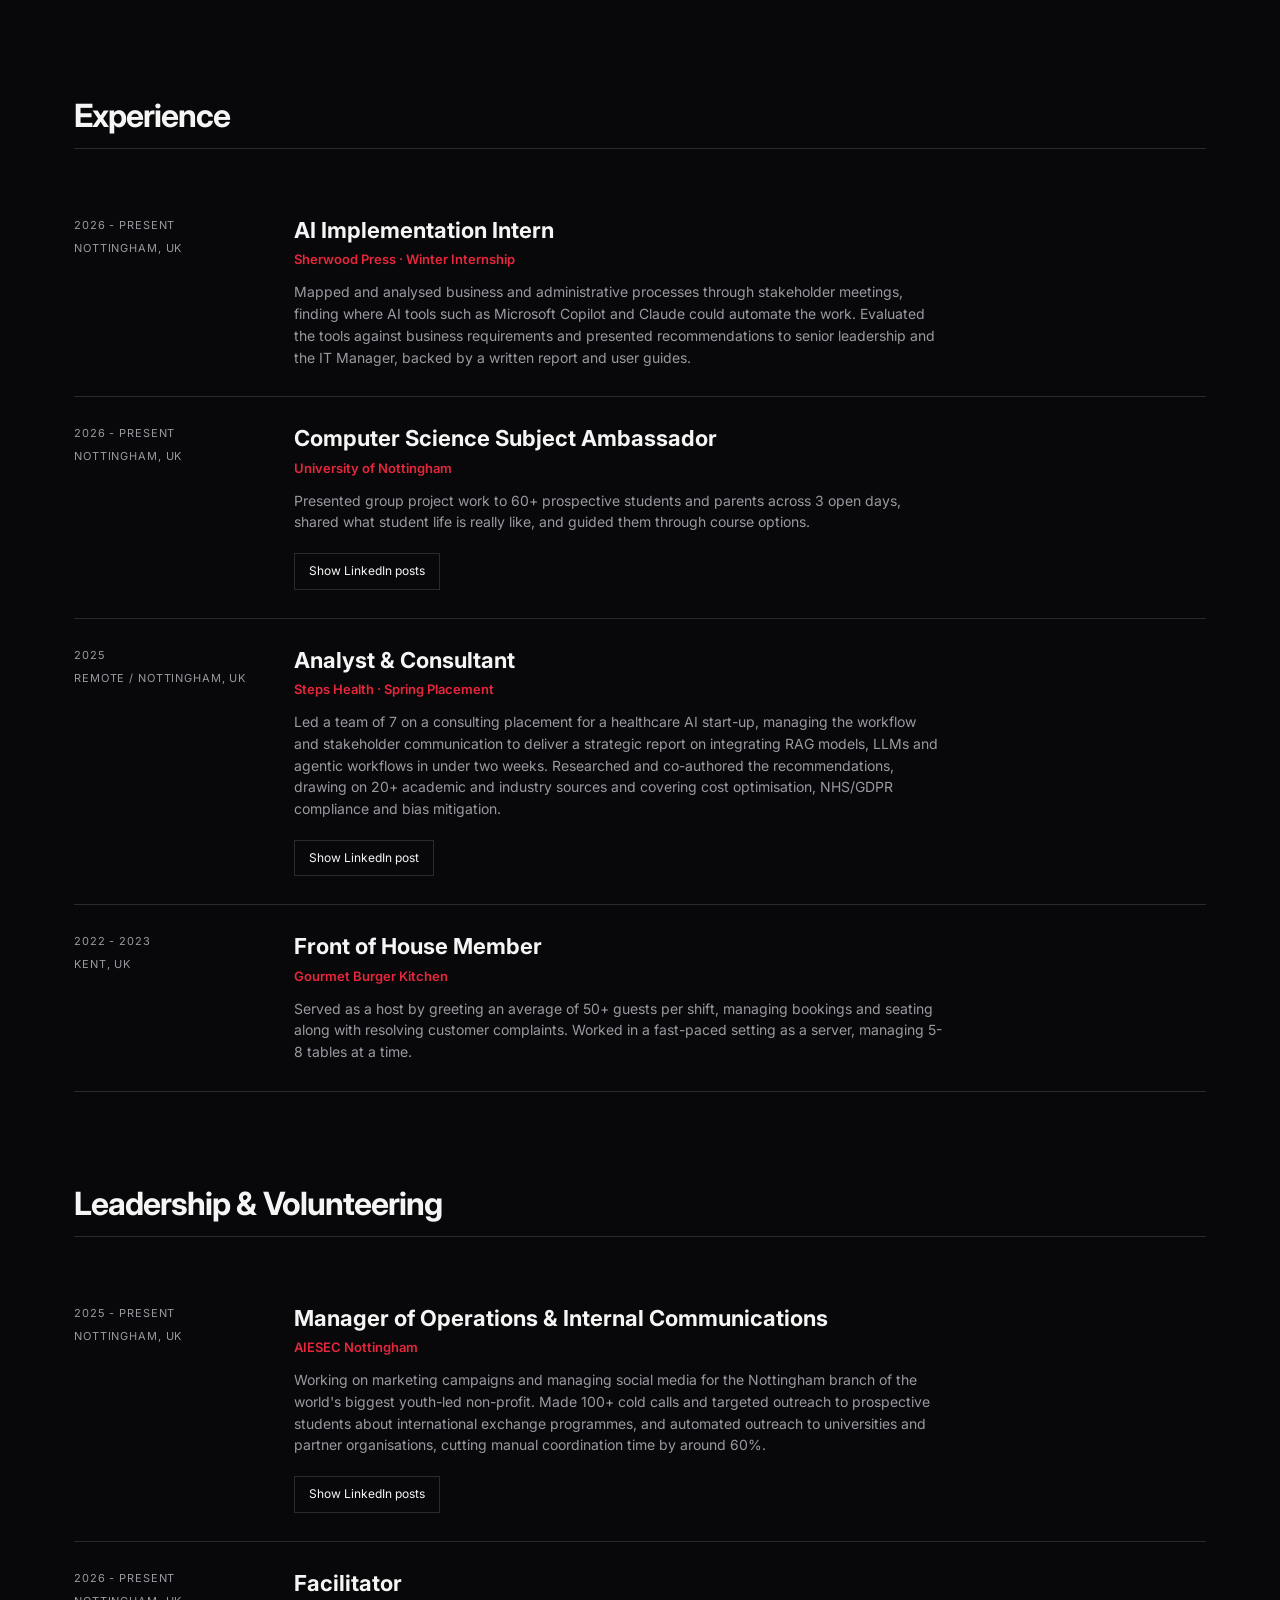
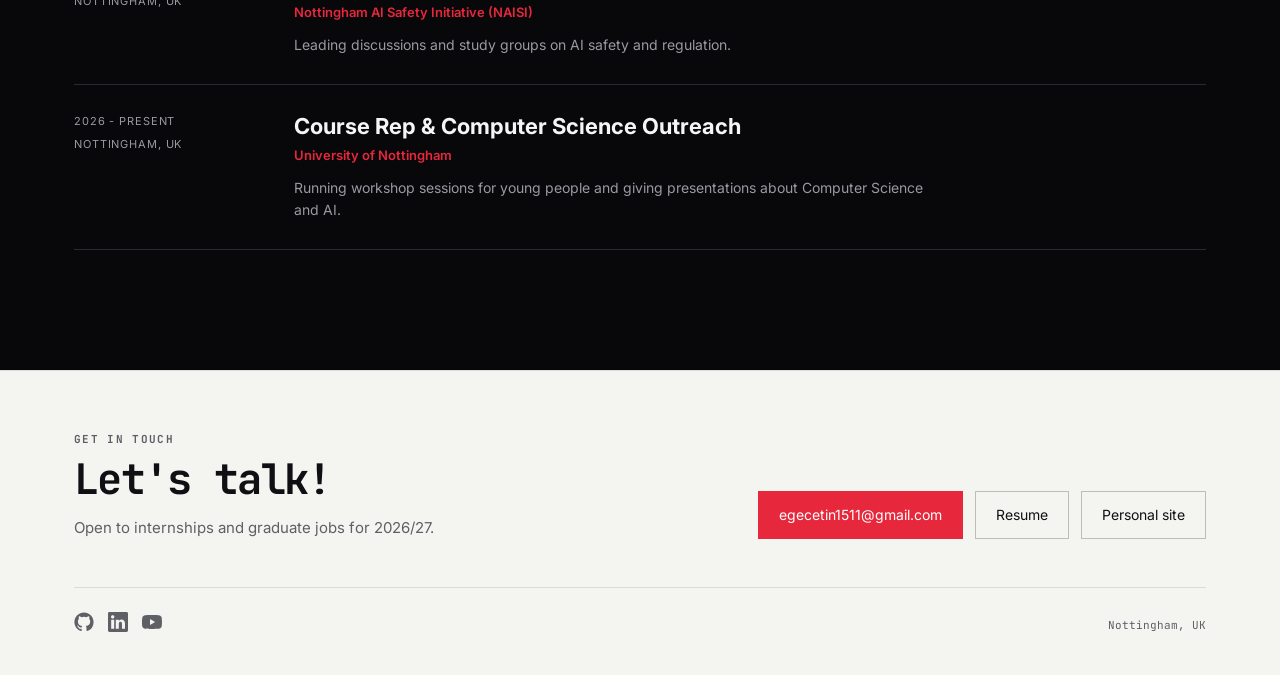
==== commit 4e4c27c0: "feat: more links back and forth between personal and professional pages" ====
--- a/index.html
+++ b/index.html
@@ -146,8 +146,8 @@
                     </a>
                 </div>
 
-                <nav class="splash-side splash-right" aria-label="Contact links">
-                    <a href="#contact" class="splash-link">Contact me</a>
+                <nav class="splash-side splash-right" aria-label="Other pages">
+                    <a href="personal.html" class="splash-link">More of Me</a>
                     <a href="resume.html" class="splash-link">Resume</a>
                 </nav>
 
@@ -178,7 +178,7 @@
 
                         <div class="hero-actions">
                             <a href="#projects" class="btn btn-primary">View my work</a>
-                            <a href="#contact" class="btn btn-outline">Get in touch</a>
+                            <a href="personal.html" class="btn btn-outline">Personal Site</a>
                         </div>
 
                     </div>
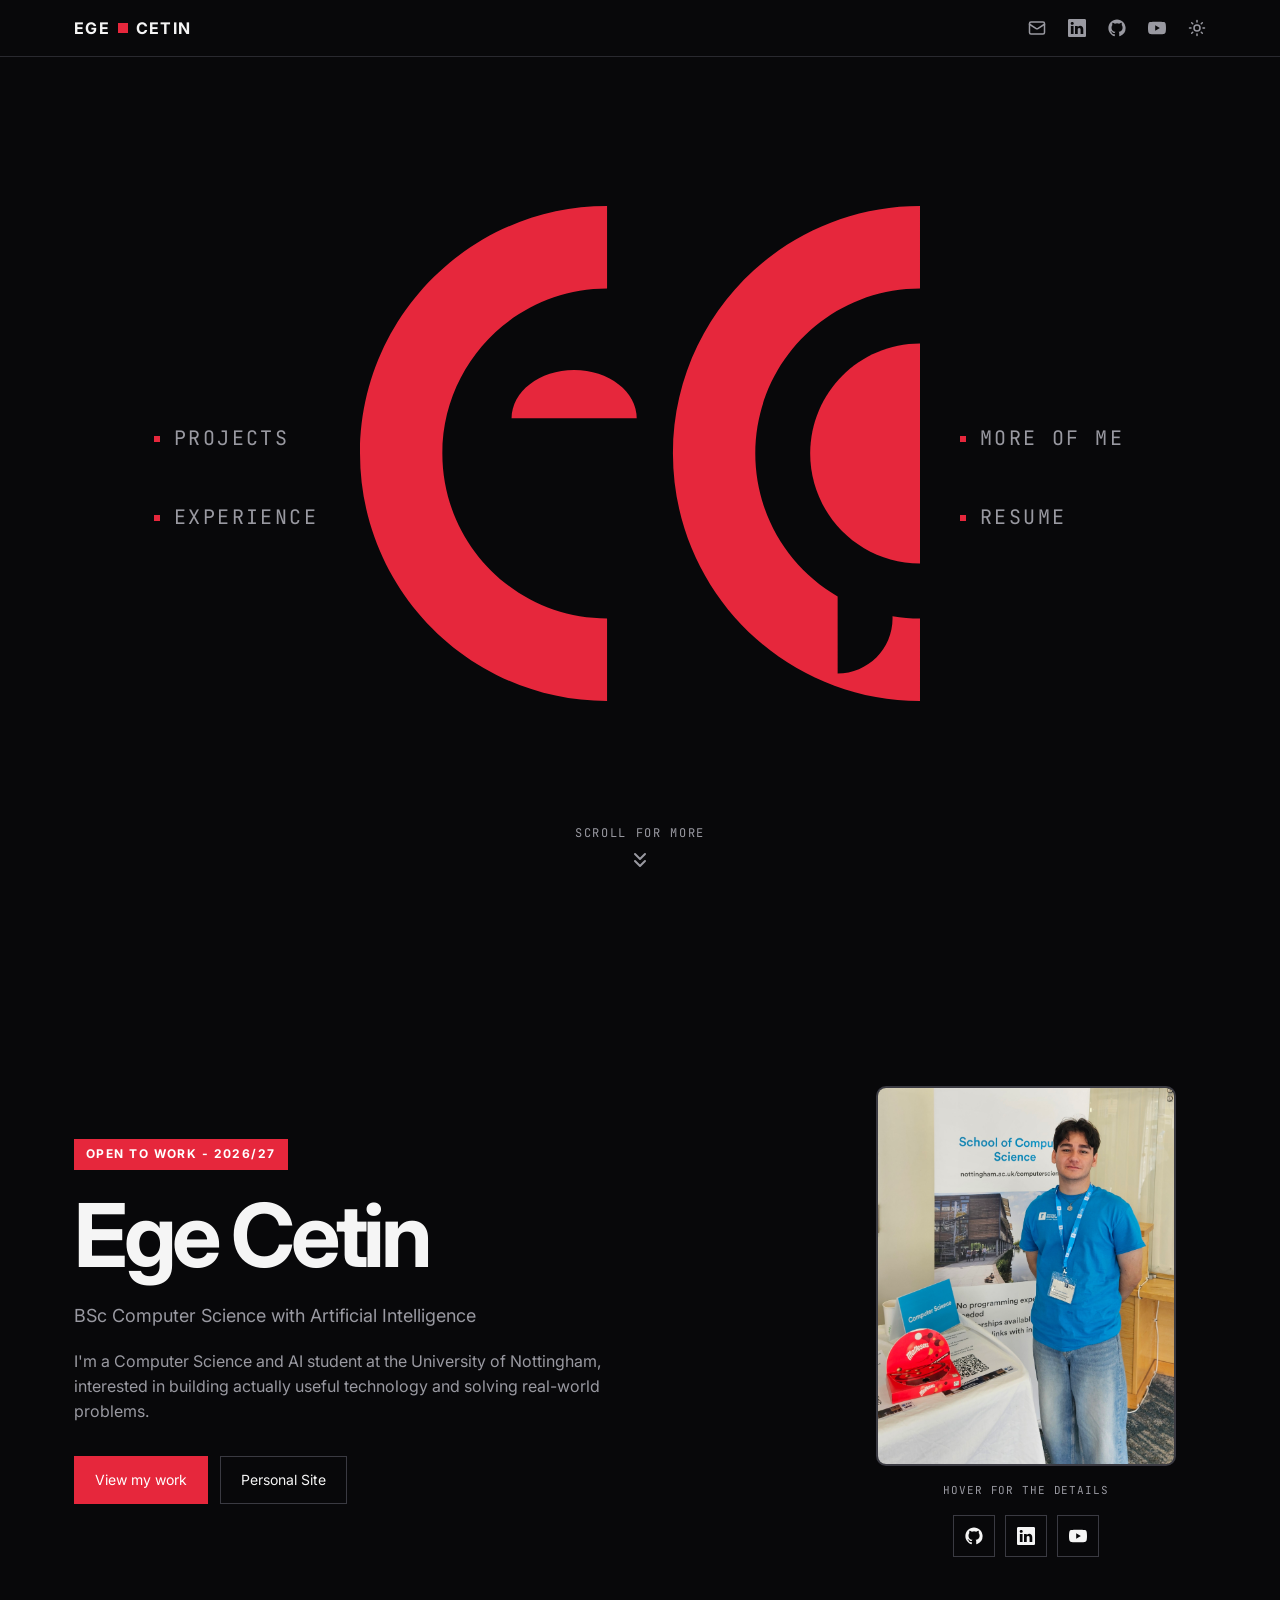
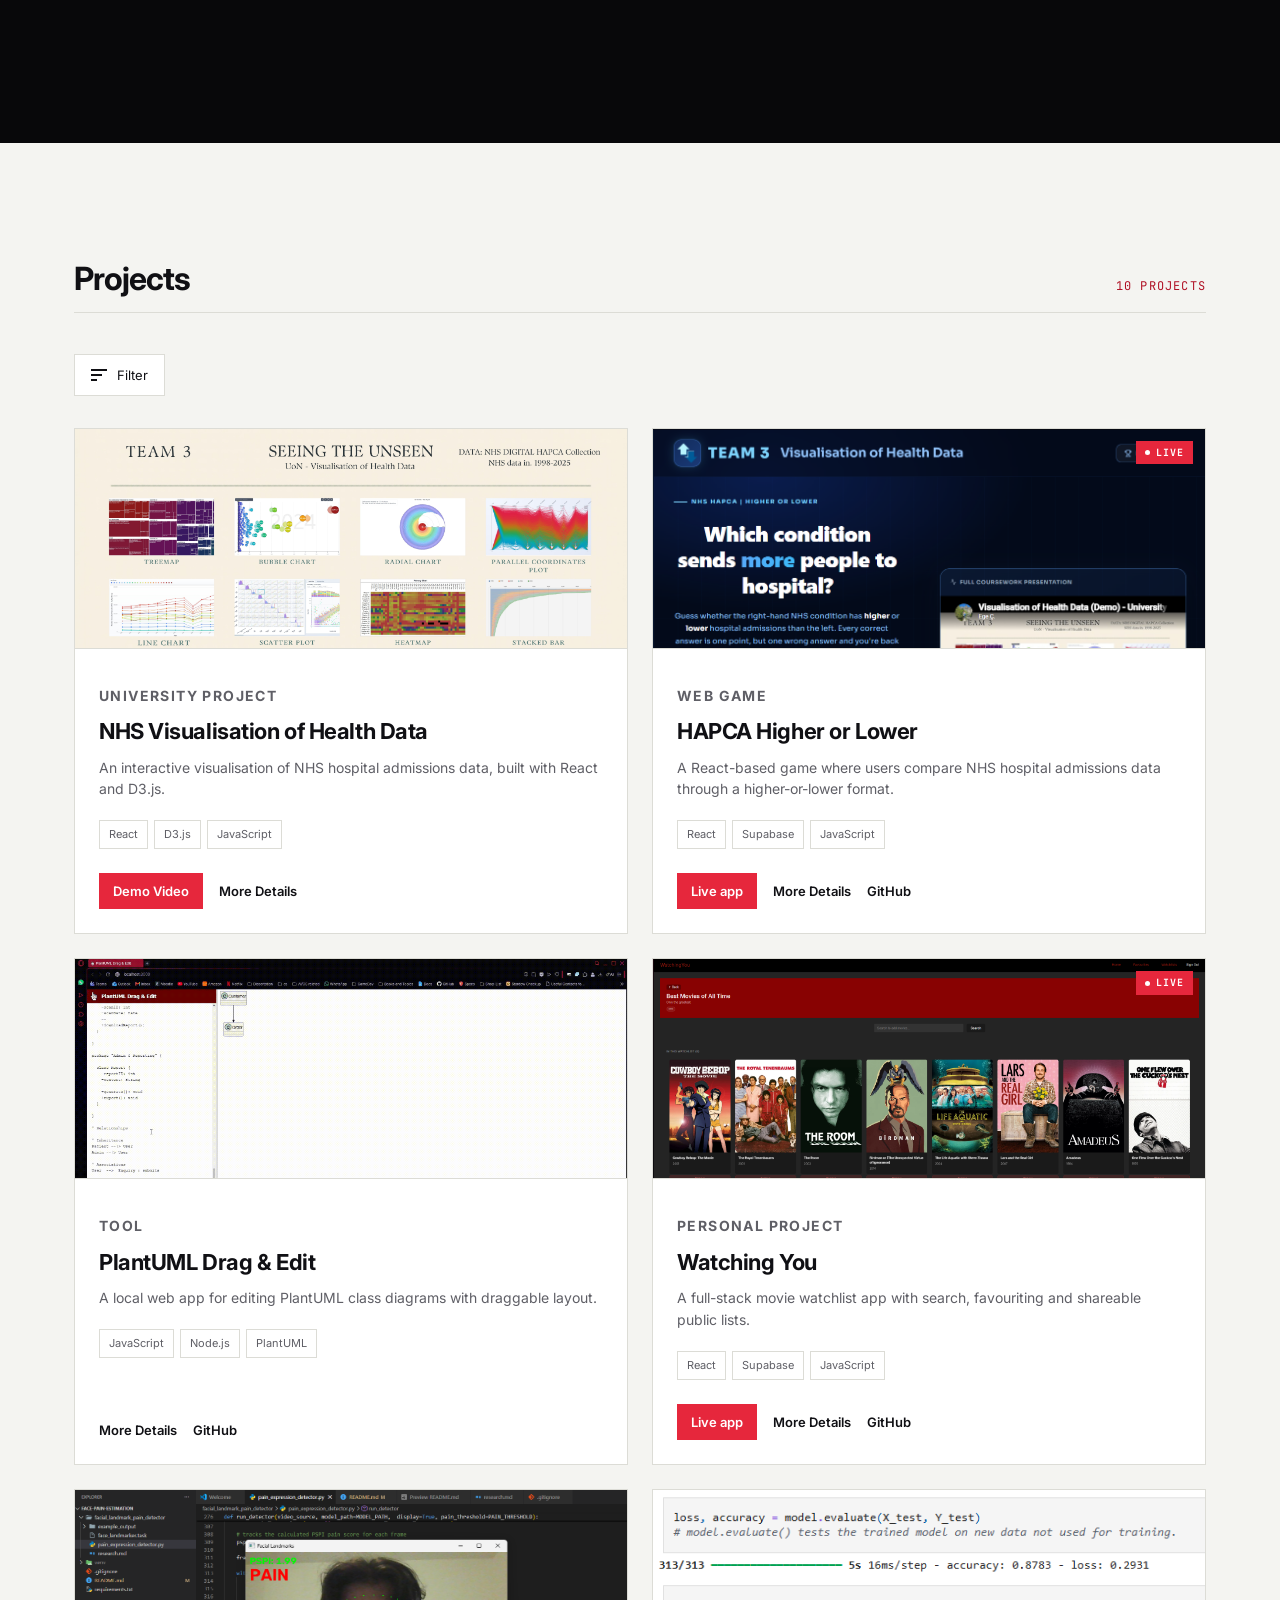
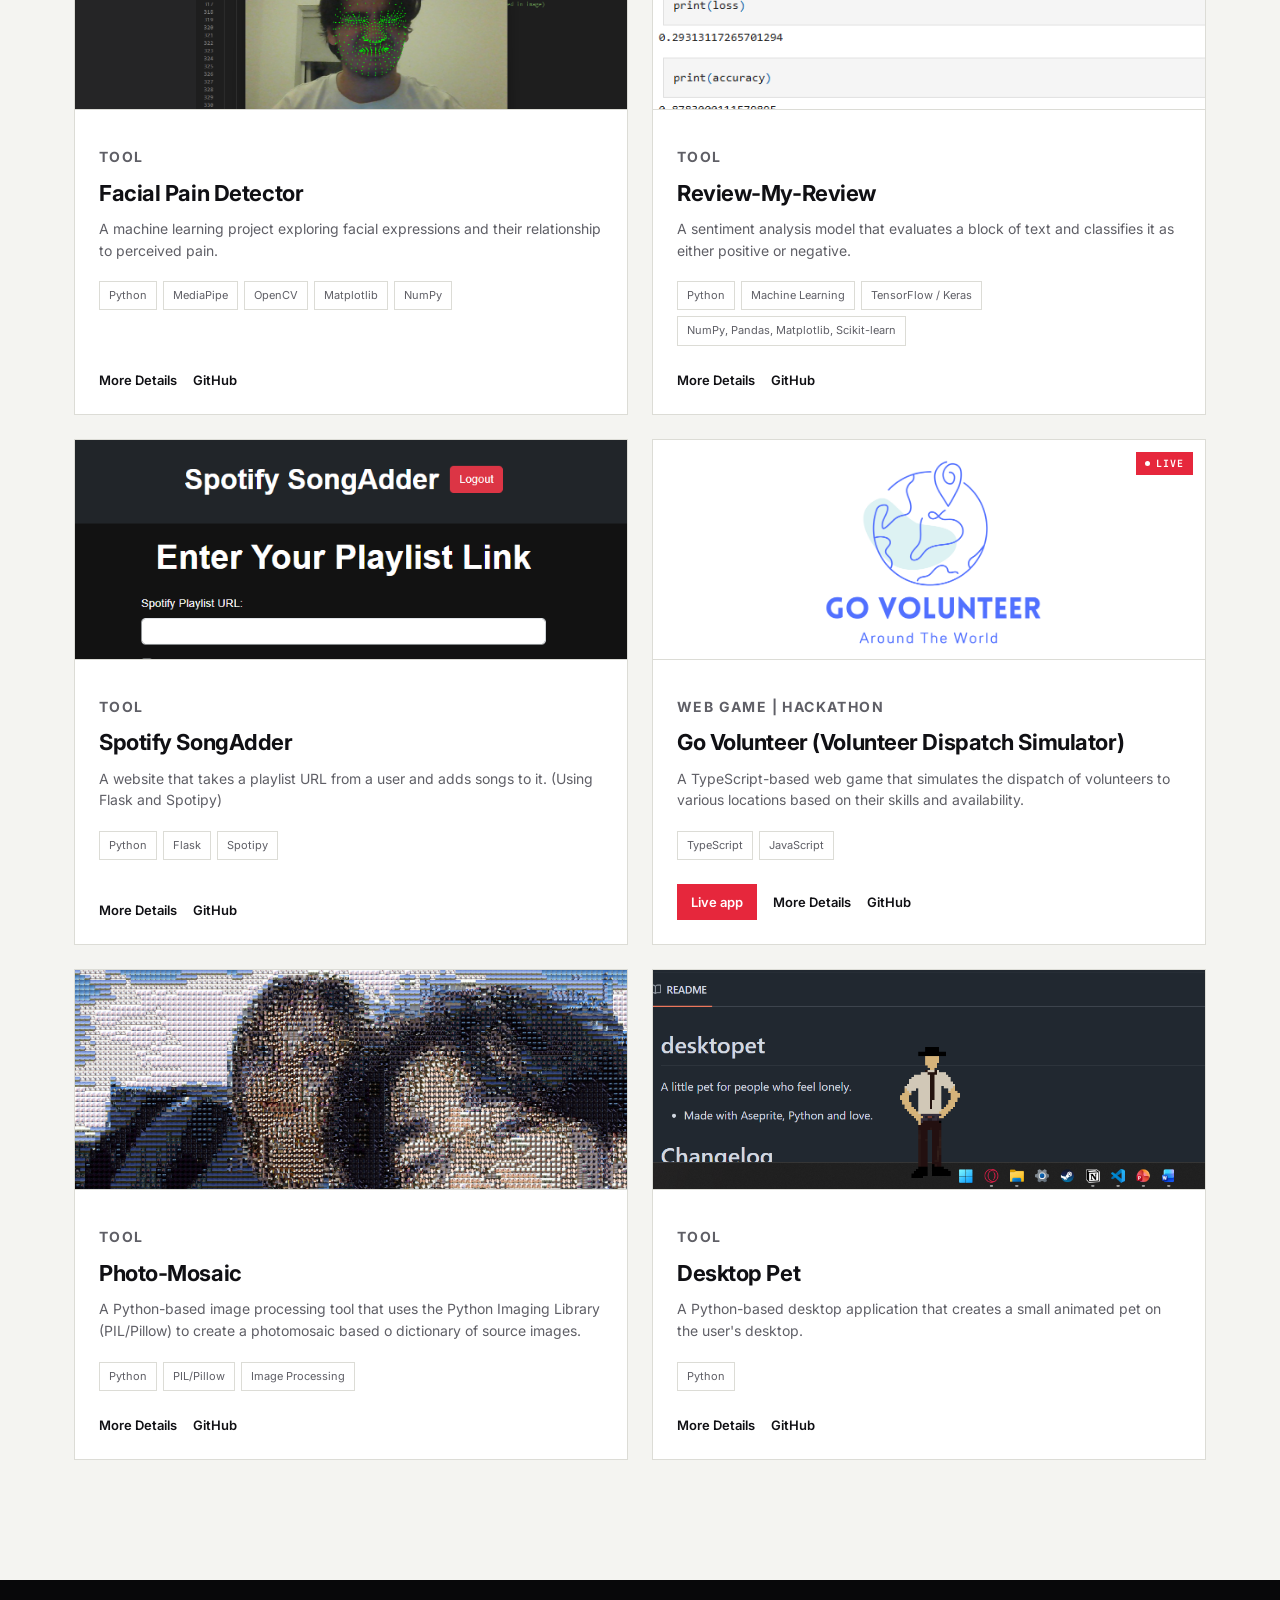
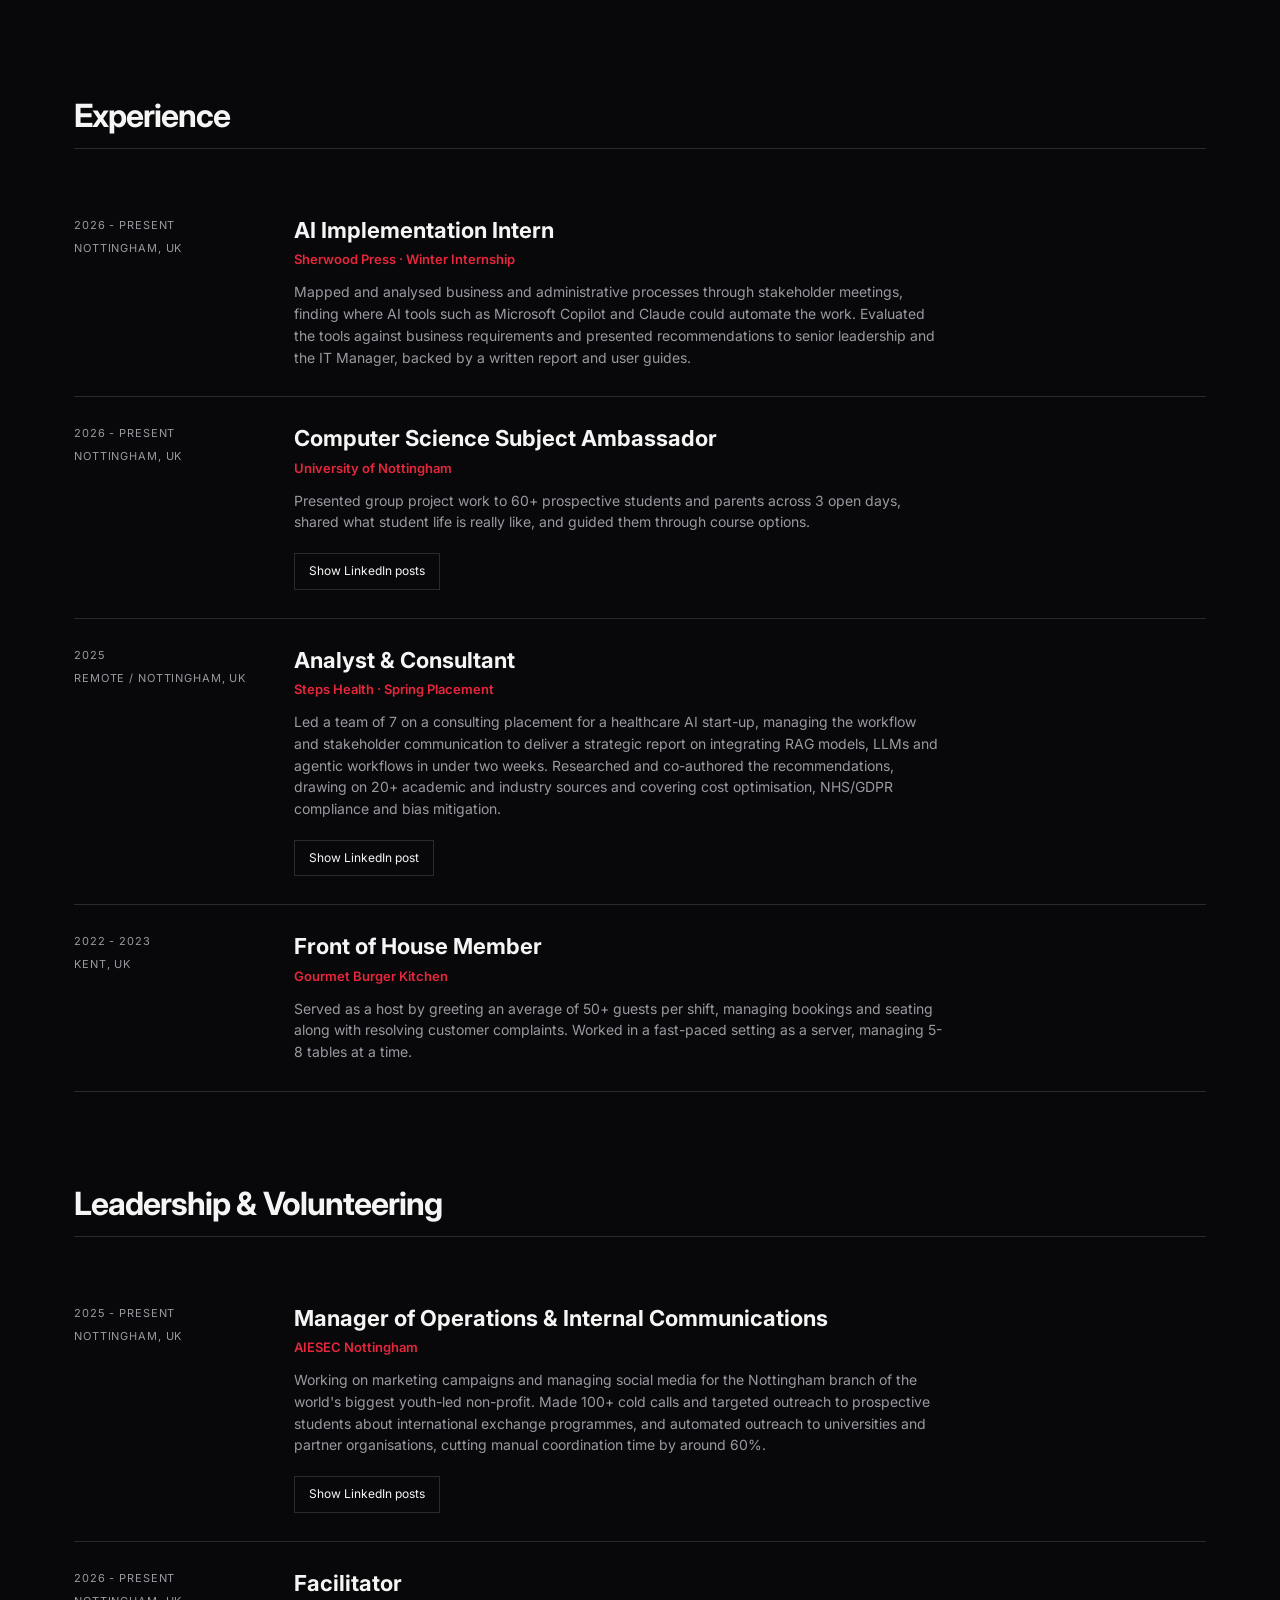
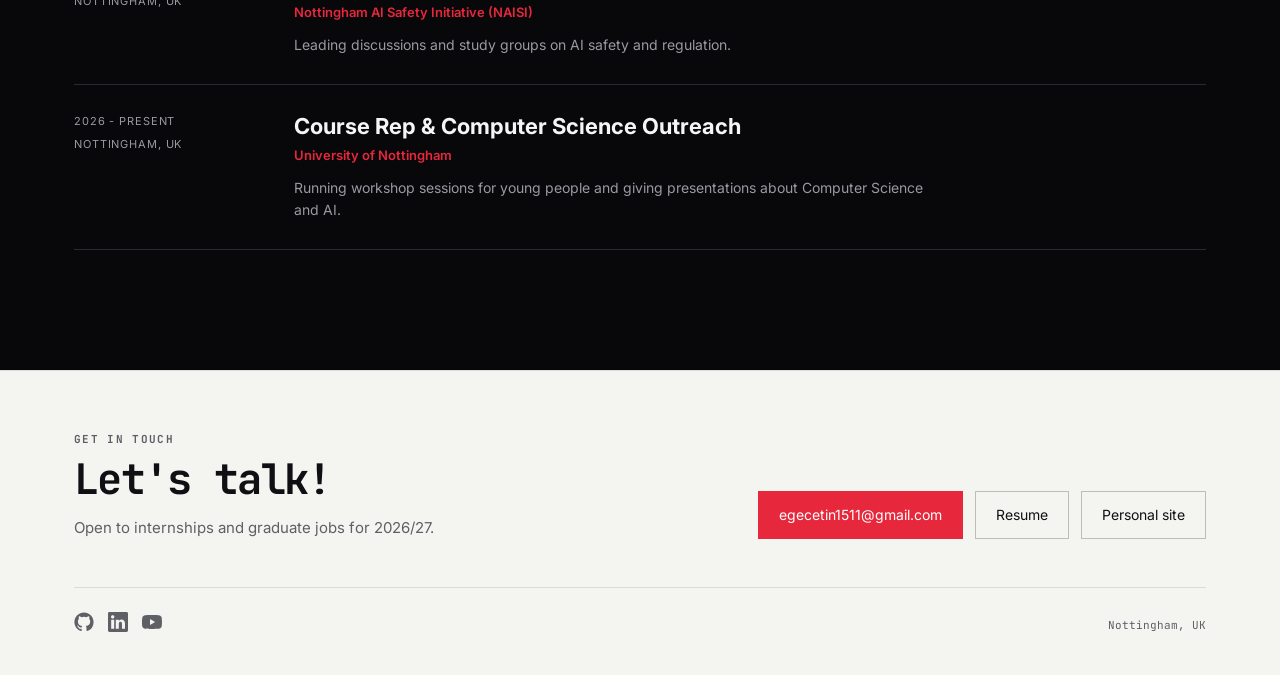
==== commit 691f8960: "fix: auto scroll works for personal" ====
--- a/index.html
+++ b/index.html
@@ -155,7 +155,7 @@
         </div>
 
         <!-- Hero With Profile Card -->
-        <div class="hero-main" id="profile">
+        <div class="hero-main" id="profile" data-snap-target>
             <div class="wrap">
                 <div class="hero-layout">
 
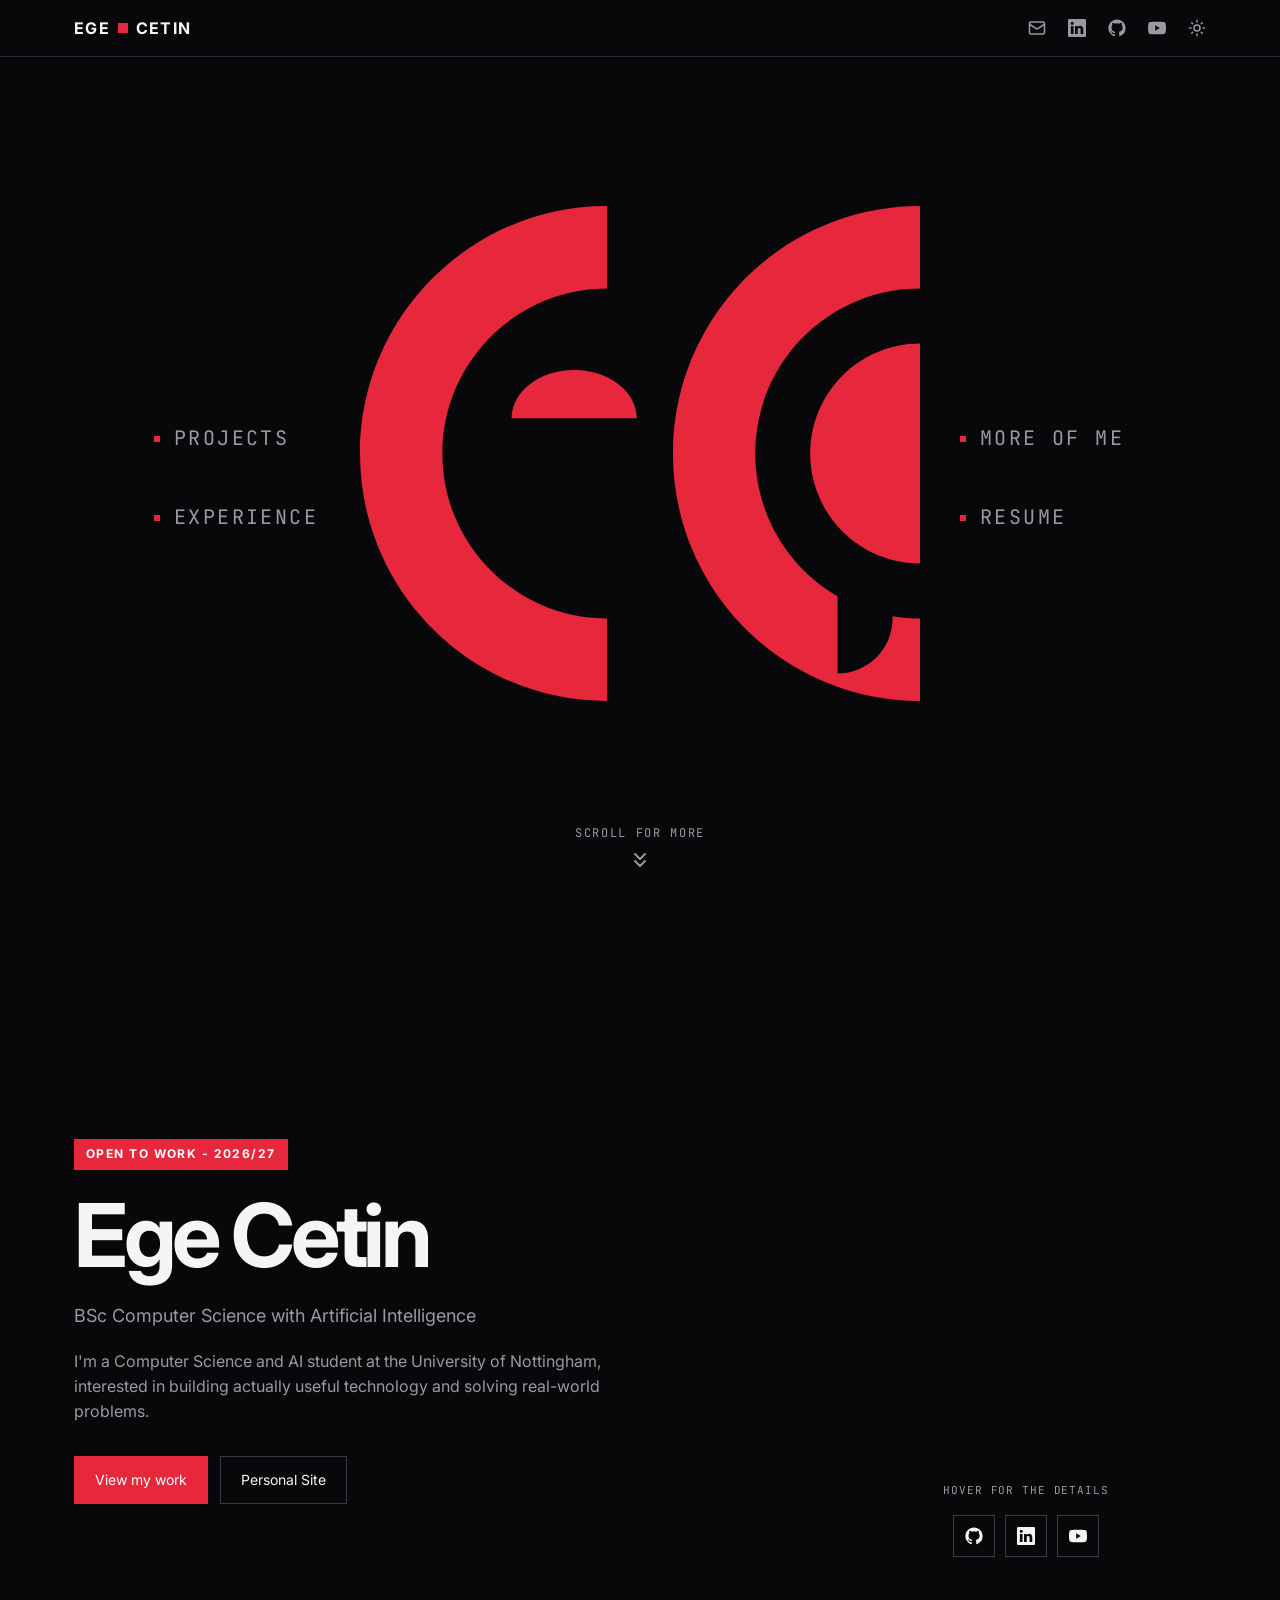
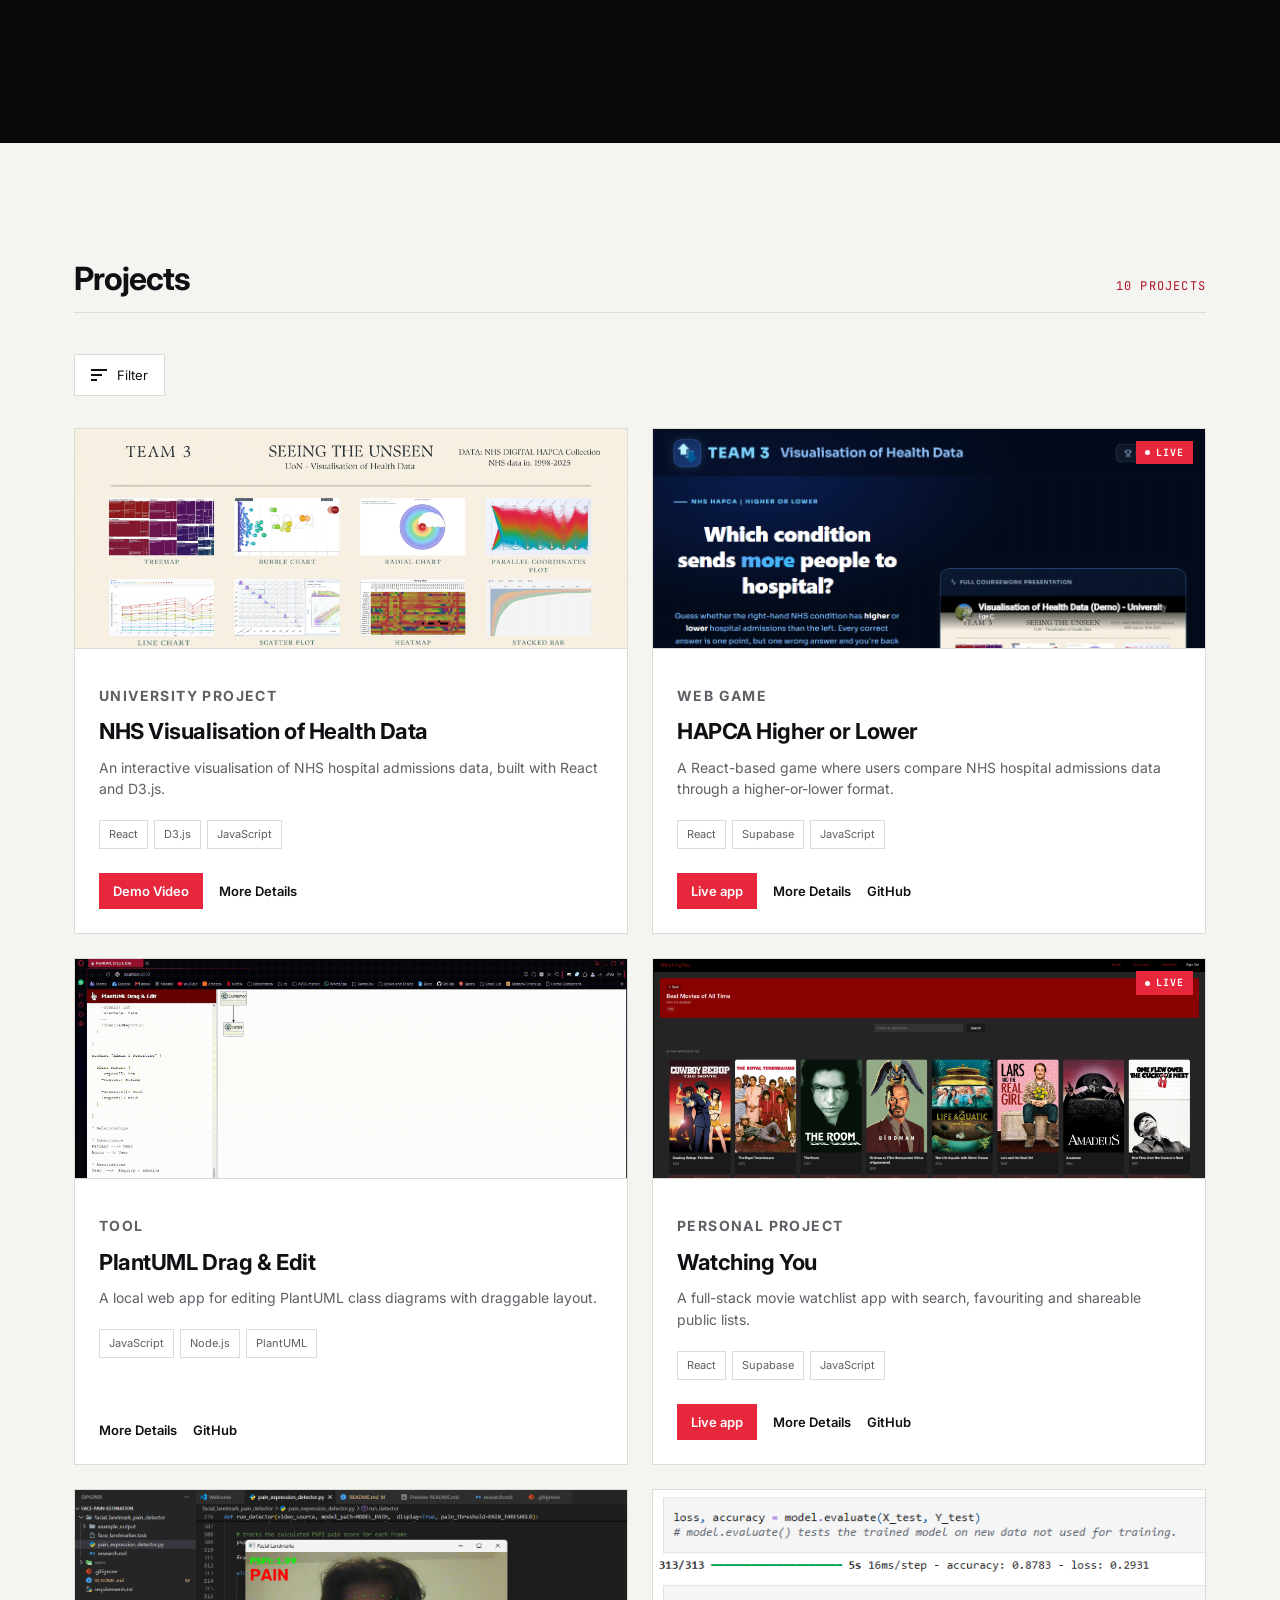
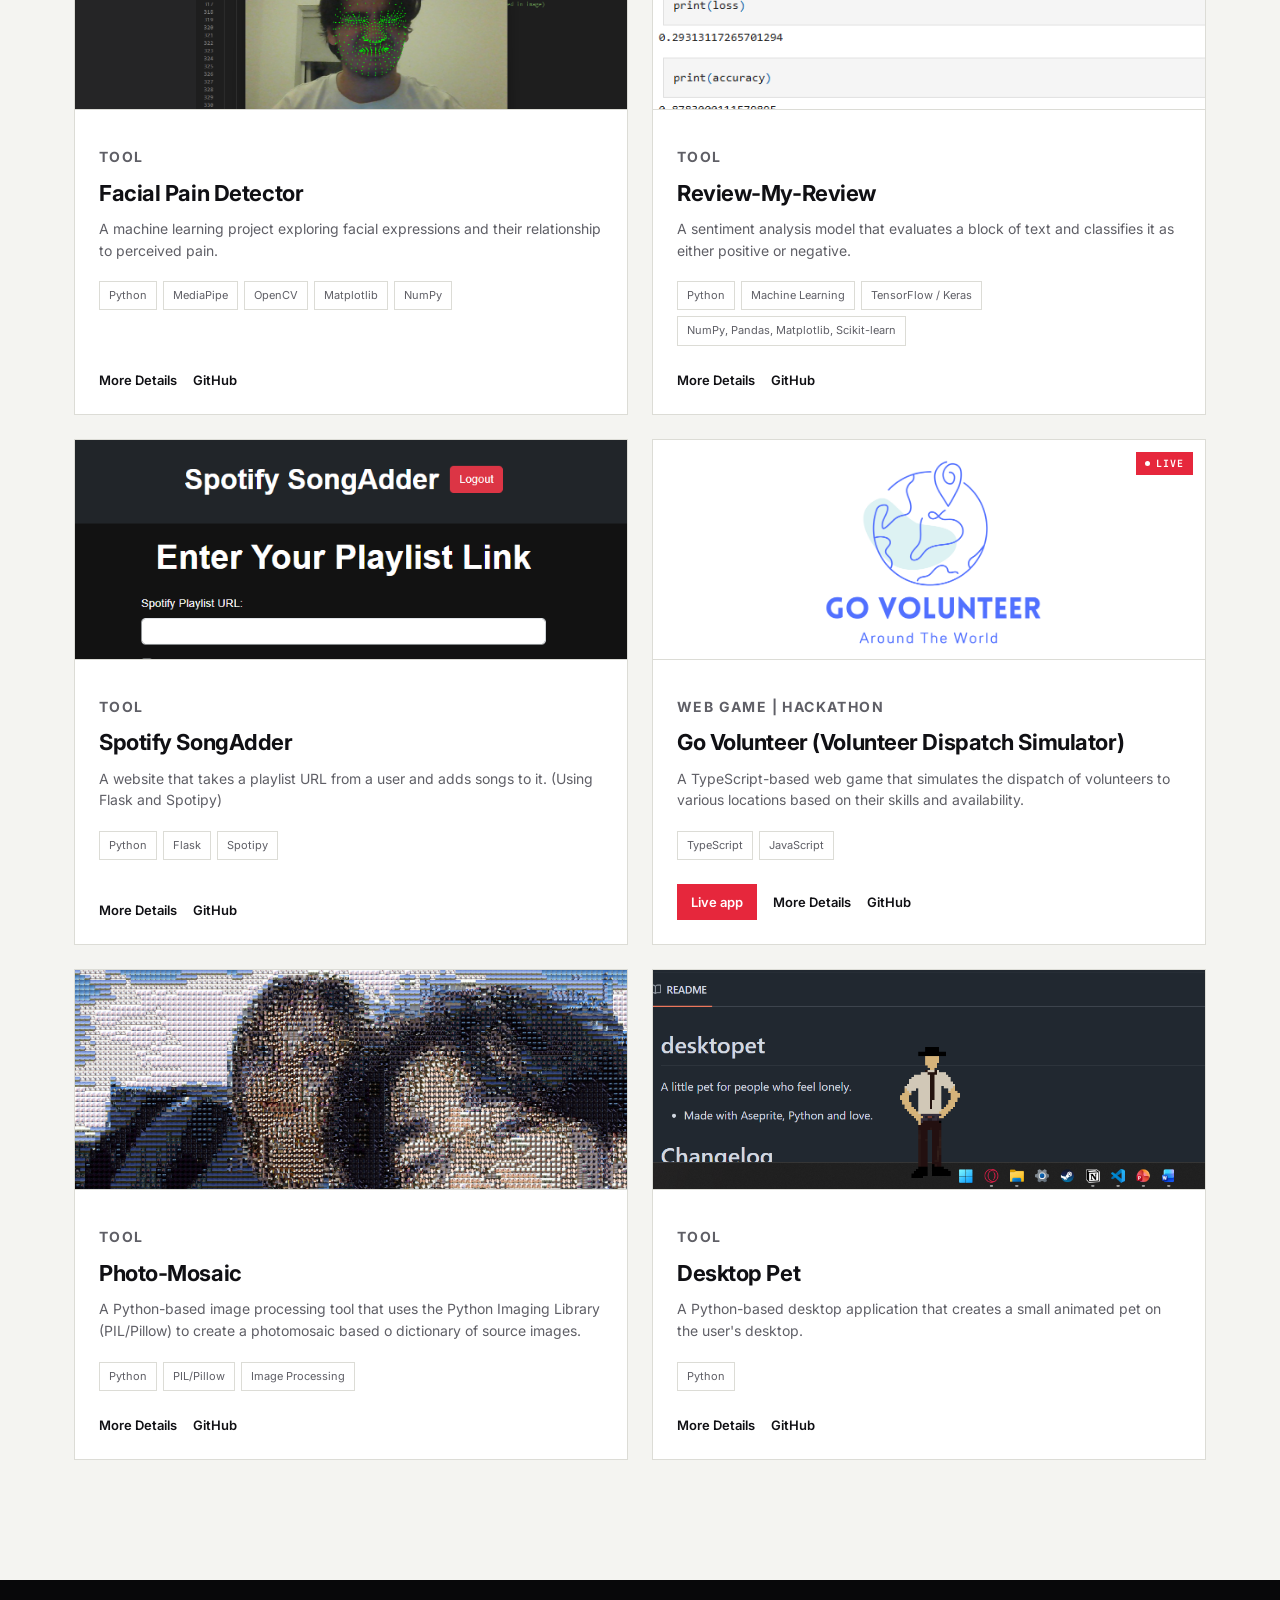
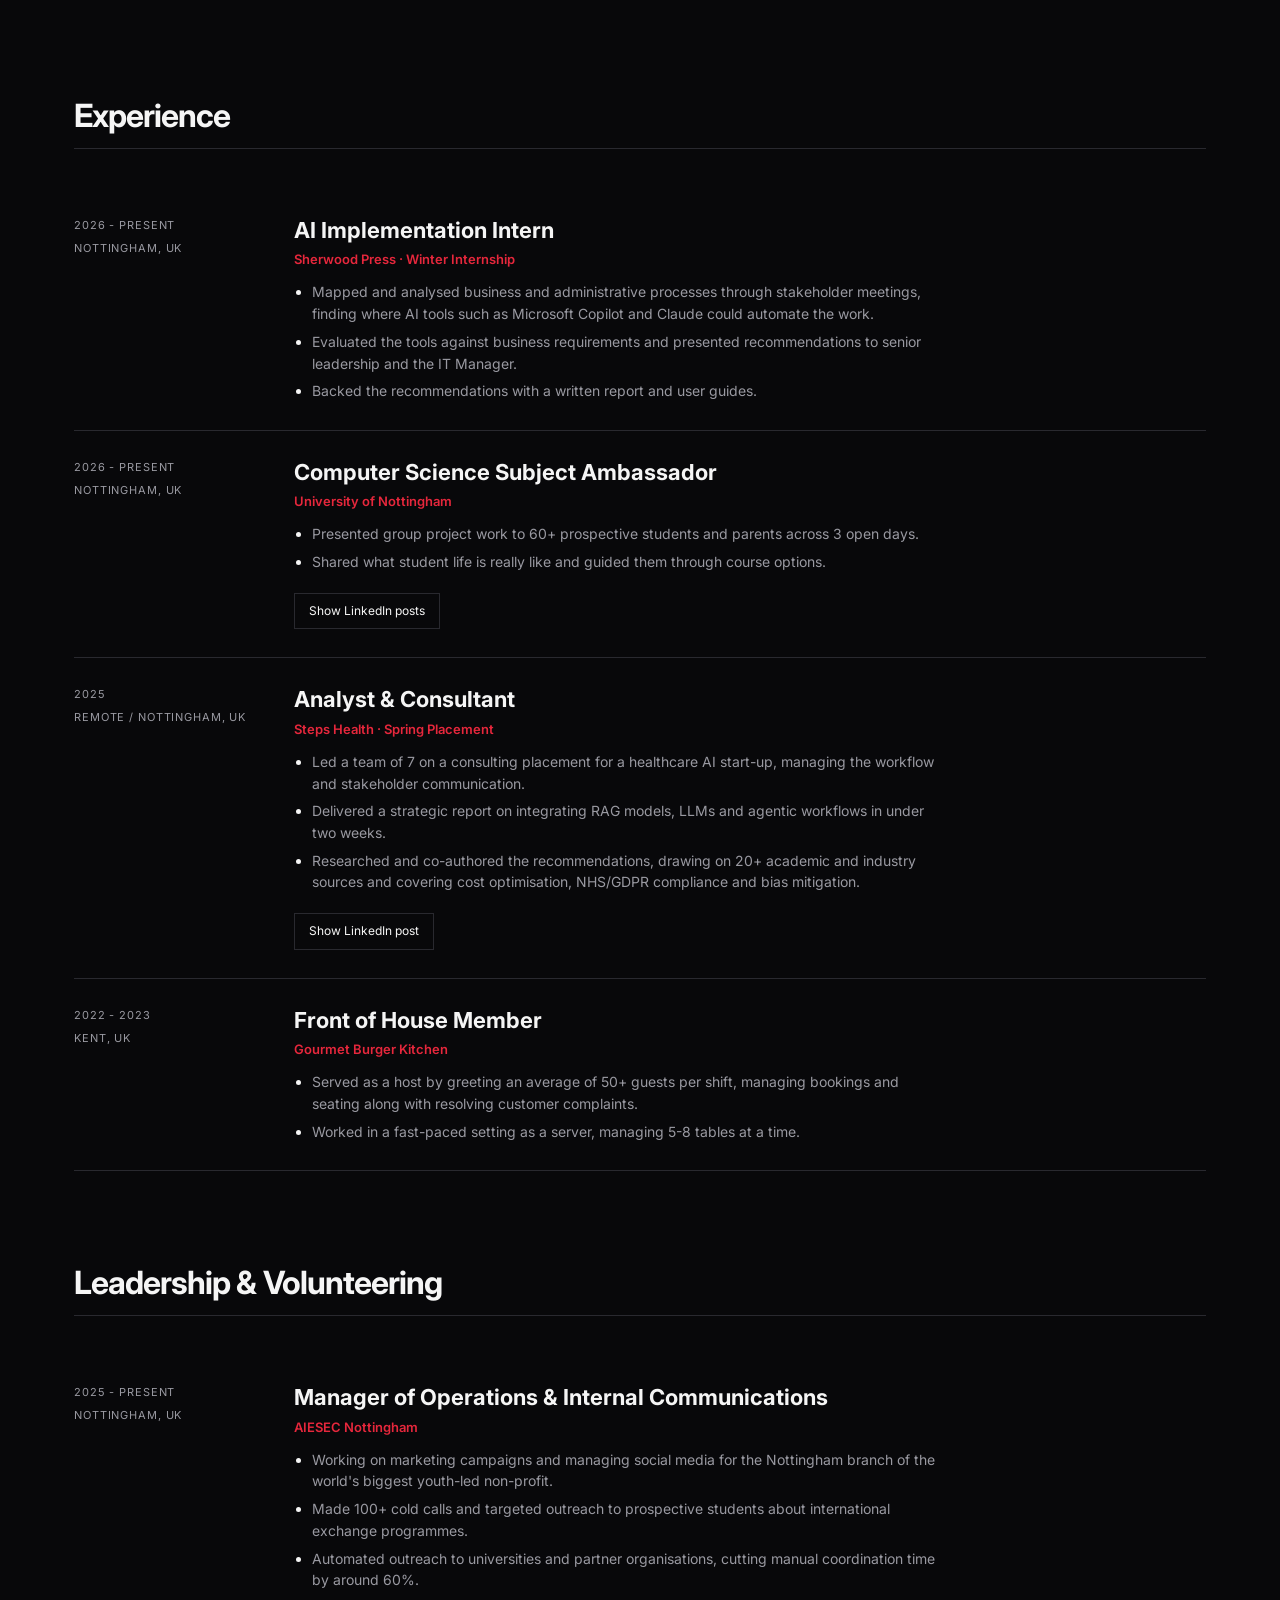
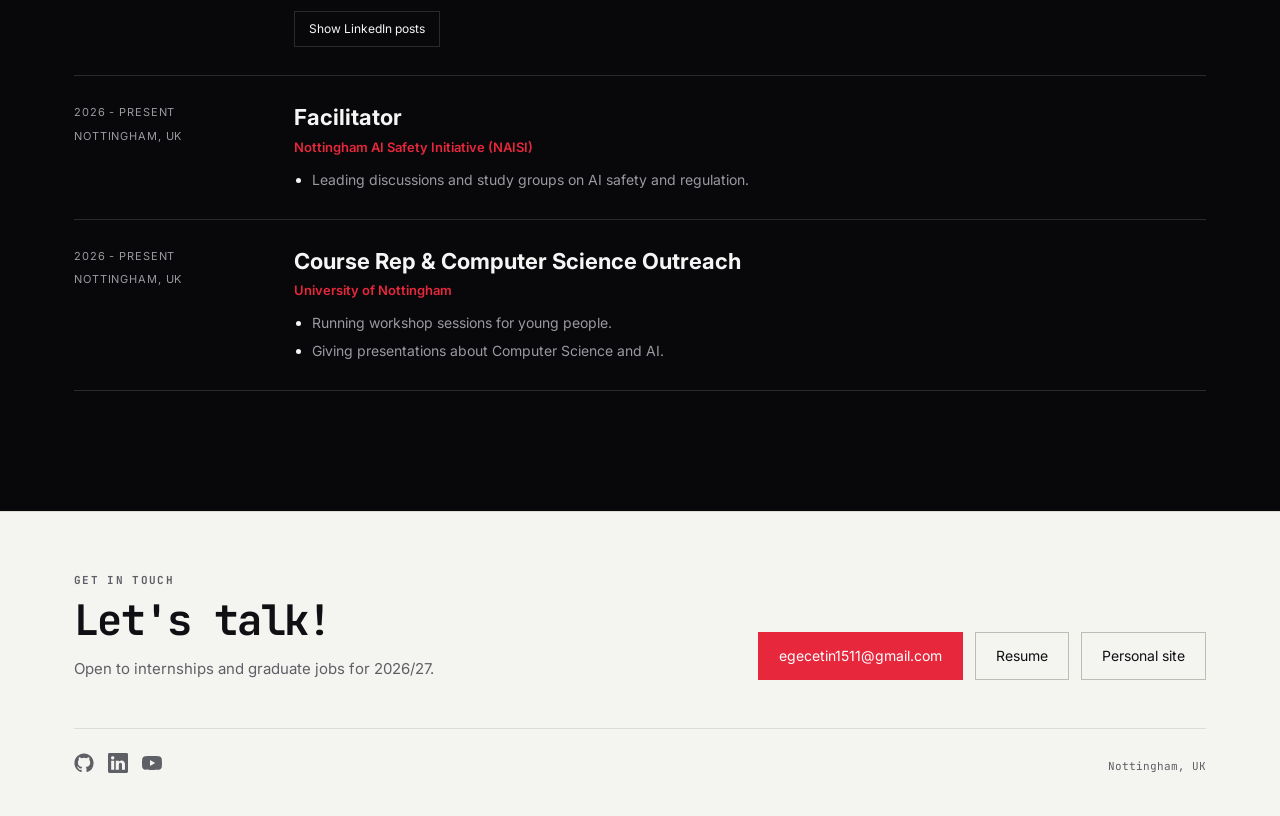
==== commit 09cf3309: "style: add bullet points to experience section" ====
--- a/index.html
+++ b/index.html
@@ -663,13 +663,11 @@
                     <div class="experience-content">
                         <h3>AI Implementation Intern</h3>
                         <p class="experience-role">Sherwood Press · Winter Internship</p>
-                        <p class="experience-description">
-                            Mapped and analysed business and administrative processes through
-                            stakeholder meetings, finding where AI tools such as Microsoft Copilot
-                            and Claude could automate the work. Evaluated the tools against business
-                            requirements and presented recommendations to senior leadership and the
-                            IT Manager, backed by a written report and user guides.
-                        </p>
+                        <ul class="experience-description">
+                            <li>Mapped and analysed business and administrative processes through stakeholder meetings, finding where AI tools such as Microsoft Copilot and Claude could automate the work.</li>
+                            <li>Evaluated the tools against business requirements and presented recommendations to senior leadership and the IT Manager.</li>
+                            <li>Backed the recommendations with a written report and user guides.</li>
+                        </ul>
                     </div>
 
                 </article>
@@ -684,11 +682,10 @@
                     <div class="experience-content">
                         <h3>Computer Science Subject Ambassador</h3>
                         <p class="experience-role">University of Nottingham</p>
-                        <p class="experience-description">
-                            Presented group project work to 60+ prospective students and parents
-                            across 3 open days, shared what student life is really like, and guided
-                            them through course options.
-                        </p>
+                        <ul class="experience-description">
+                            <li>Presented group project work to 60+ prospective students and parents across 3 open days.</li>
+                            <li>Shared what student life is really like and guided them through course options.</li>
+                        </ul>
 
                         <button
                             class="post-toggle"
@@ -718,14 +715,11 @@
                     <div class="experience-content">
                         <h3>Analyst & Consultant</h3>
                         <p class="experience-role">Steps Health · Spring Placement</p>
-                        <p class="experience-description">
-                            Led a team of 7 on a consulting placement for a healthcare AI start-up,
-                            managing the workflow and stakeholder communication to deliver a strategic
-                            report on integrating RAG models, LLMs and agentic workflows in under two
-                            weeks. Researched and co-authored the recommendations, drawing on 20+
-                            academic and industry sources and covering cost optimisation, NHS/GDPR
-                            compliance and bias mitigation.
-                        </p>
+                        <ul class="experience-description">
+                            <li>Led a team of 7 on a consulting placement for a healthcare AI start-up, managing the workflow and stakeholder communication.</li>
+                            <li>Delivered a strategic report on integrating RAG models, LLMs and agentic workflows in under two weeks.</li>
+                            <li>Researched and co-authored the recommendations, drawing on 20+ academic and industry sources and covering cost optimisation, NHS/GDPR compliance and bias mitigation.</li>
+                        </ul>
 
                         <button
                             class="post-toggle"
@@ -753,10 +747,10 @@
                     <div class="experience-content">
                         <h3>Front of House Member</h3>
                         <p class="experience-role">Gourmet Burger Kitchen</p>
-                        <p class="experience-description">
-                            Served as a host by greeting an average of 50+ guests per shift, managing bookings and seating along with resolving customer complaints.
-                            Worked in a fast-paced setting as a server, managing 5-8 tables at a time.
-                        </p>
+                        <ul class="experience-description">
+                            <li>Served as a host by greeting an average of 50+ guests per shift, managing bookings and seating along with resolving customer complaints.</li>
+                            <li>Worked in a fast-paced setting as a server, managing 5-8 tables at a time.</li>
+                        </ul>
                     </div>
 
                 </article>
@@ -779,13 +773,11 @@
                     <div class="experience-content">
                         <h3>Manager of Operations & Internal Communications</h3>
                         <p class="experience-role">AIESEC Nottingham</p>
-                        <p class="experience-description">
-                            Working on marketing campaigns and managing social media for the
-                            Nottingham branch of the world's biggest youth-led non-profit. Made 100+
-                            cold calls and targeted outreach to prospective students about
-                            international exchange programmes, and automated outreach to universities
-                            and partner organisations, cutting manual coordination time by around 60%.
-                        </p>
+                        <ul class="experience-description">
+                            <li>Working on marketing campaigns and managing social media for the Nottingham branch of the world's biggest youth-led non-profit.</li>
+                            <li>Made 100+ cold calls and targeted outreach to prospective students about international exchange programmes.</li>
+                            <li>Automated outreach to universities and partner organisations, cutting manual coordination time by around 60%.</li>
+                        </ul>
 
                         <button
                             class="post-toggle"
@@ -815,9 +807,9 @@
                     <div class="experience-content">
                         <h3>Facilitator</h3>
                         <p class="experience-role">Nottingham AI Safety Initiative (NAISI)</p>
-                        <p class="experience-description">
-                            Leading discussions and study groups on AI safety and regulation.
-                        </p>
+                        <ul class="experience-description">
+                            <li>Leading discussions and study groups on AI safety and regulation.</li>
+                        </ul>
                     </div>
 
                 </article>
@@ -832,10 +824,10 @@
                     <div class="experience-content">
                         <h3>Course Rep & Computer Science Outreach</h3>
                         <p class="experience-role">University of Nottingham</p>
-                        <p class="experience-description">
-                            Running workshop sessions for young people and giving presentations
-                            about Computer Science and AI.
-                        </p>
+                        <ul class="experience-description">
+                            <li>Running workshop sessions for young people.</li>
+                            <li>Giving presentations about Computer Science and AI.</li>
+                        </ul>
                     </div>
 
                 </article>
--- a/css/styles.css
+++ b/css/styles.css
@@ -1207,9 +1207,19 @@
 
 .experience-description {
     max-width: 650px;
-    margin-top: 12px;
+    margin: 12px 0 0;
+    padding-left: 18px;
     color: var(--fg-muted);
     font-size: 14px;
+}
+
+.experience-description li + li {
+    margin-top: 6px;
+}
+
+/* Bullet points use the main text colour: white in dark mode, black in light mode */
+.experience-description li::marker {
+    color: var(--fg);
 }
 
 /*
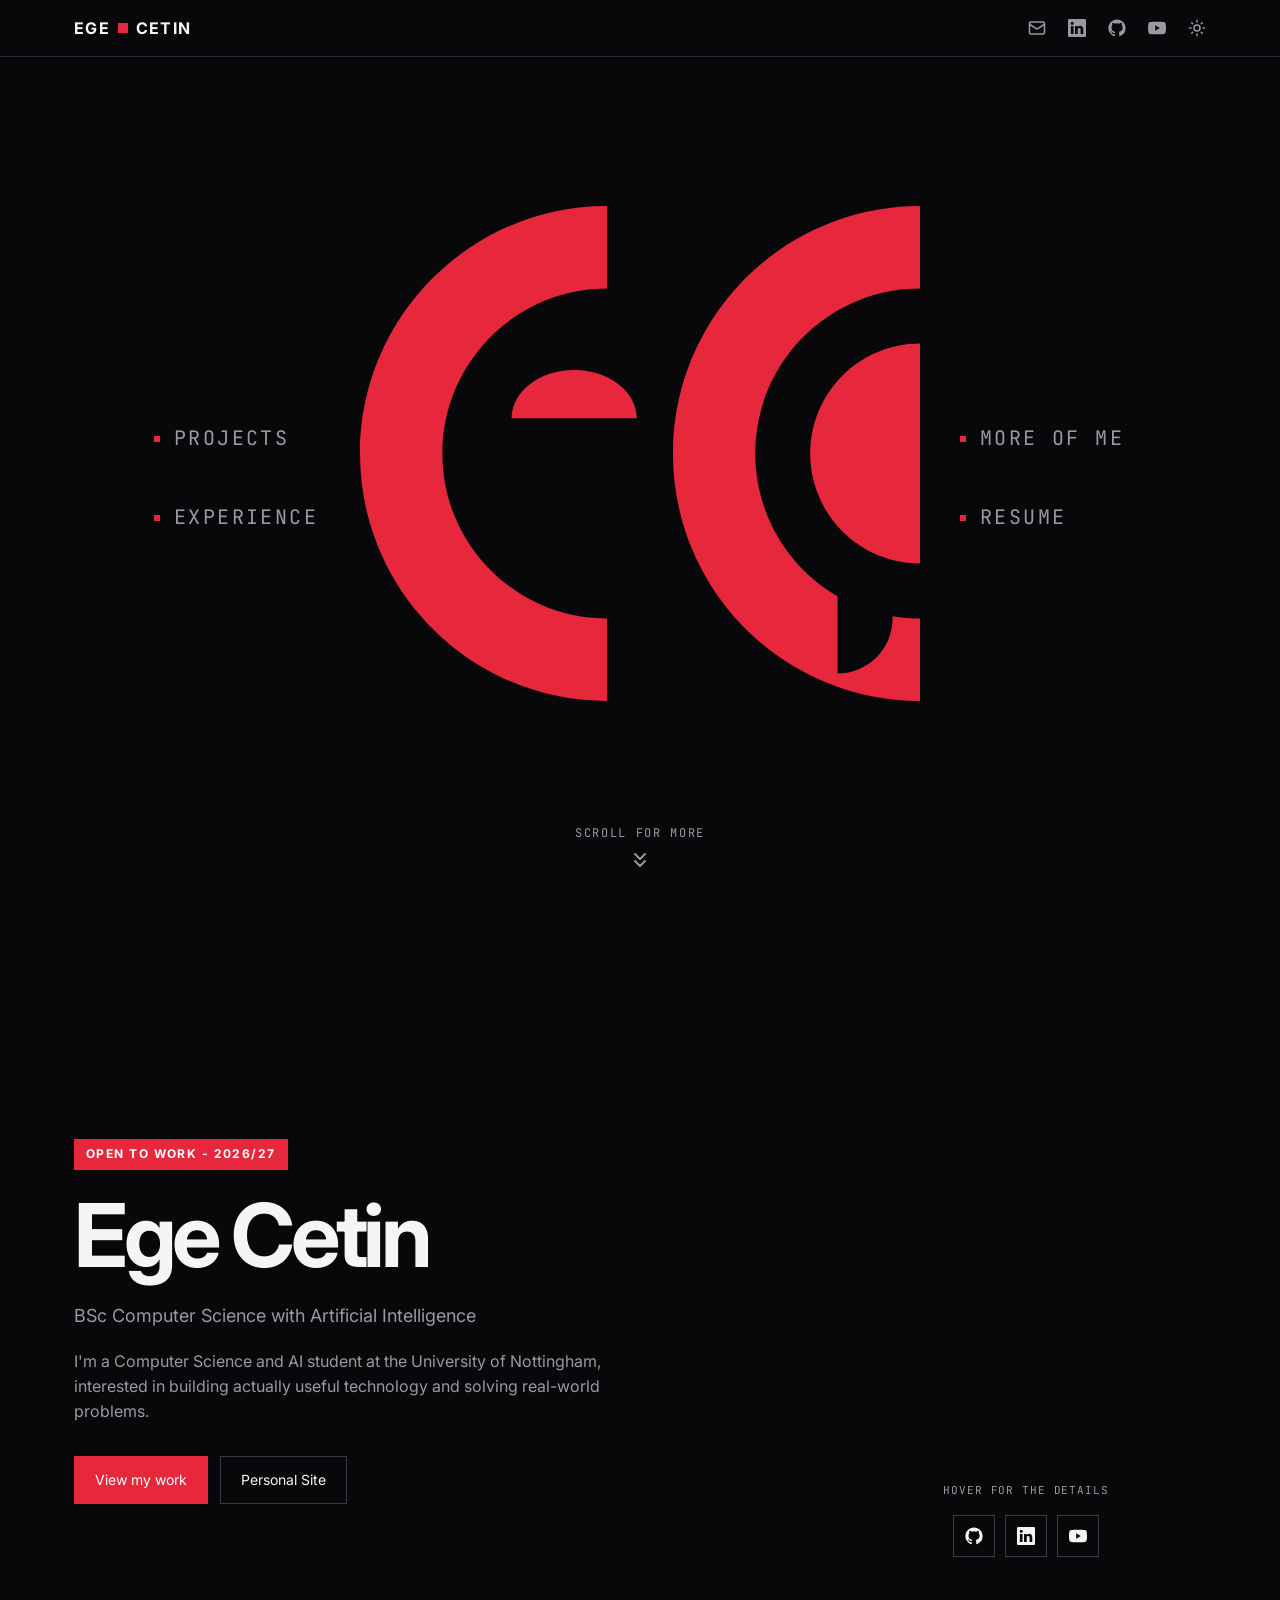
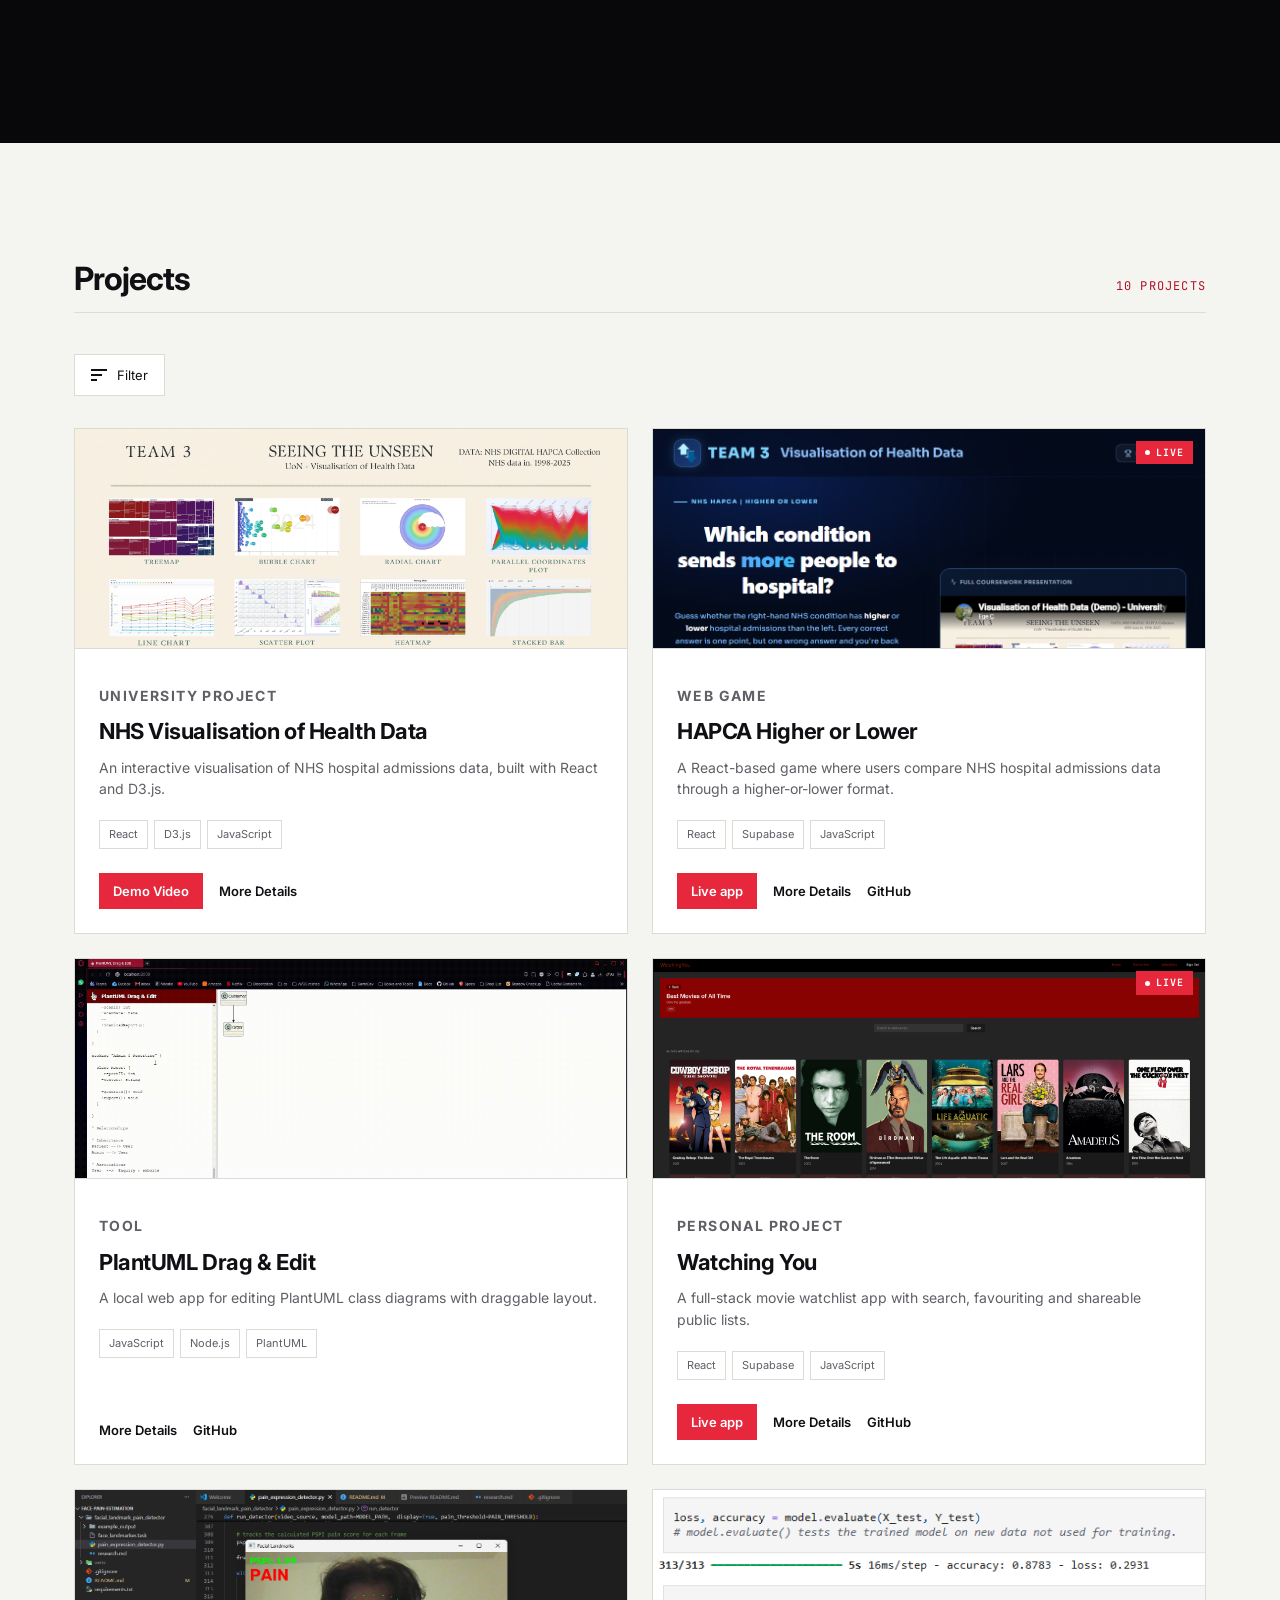
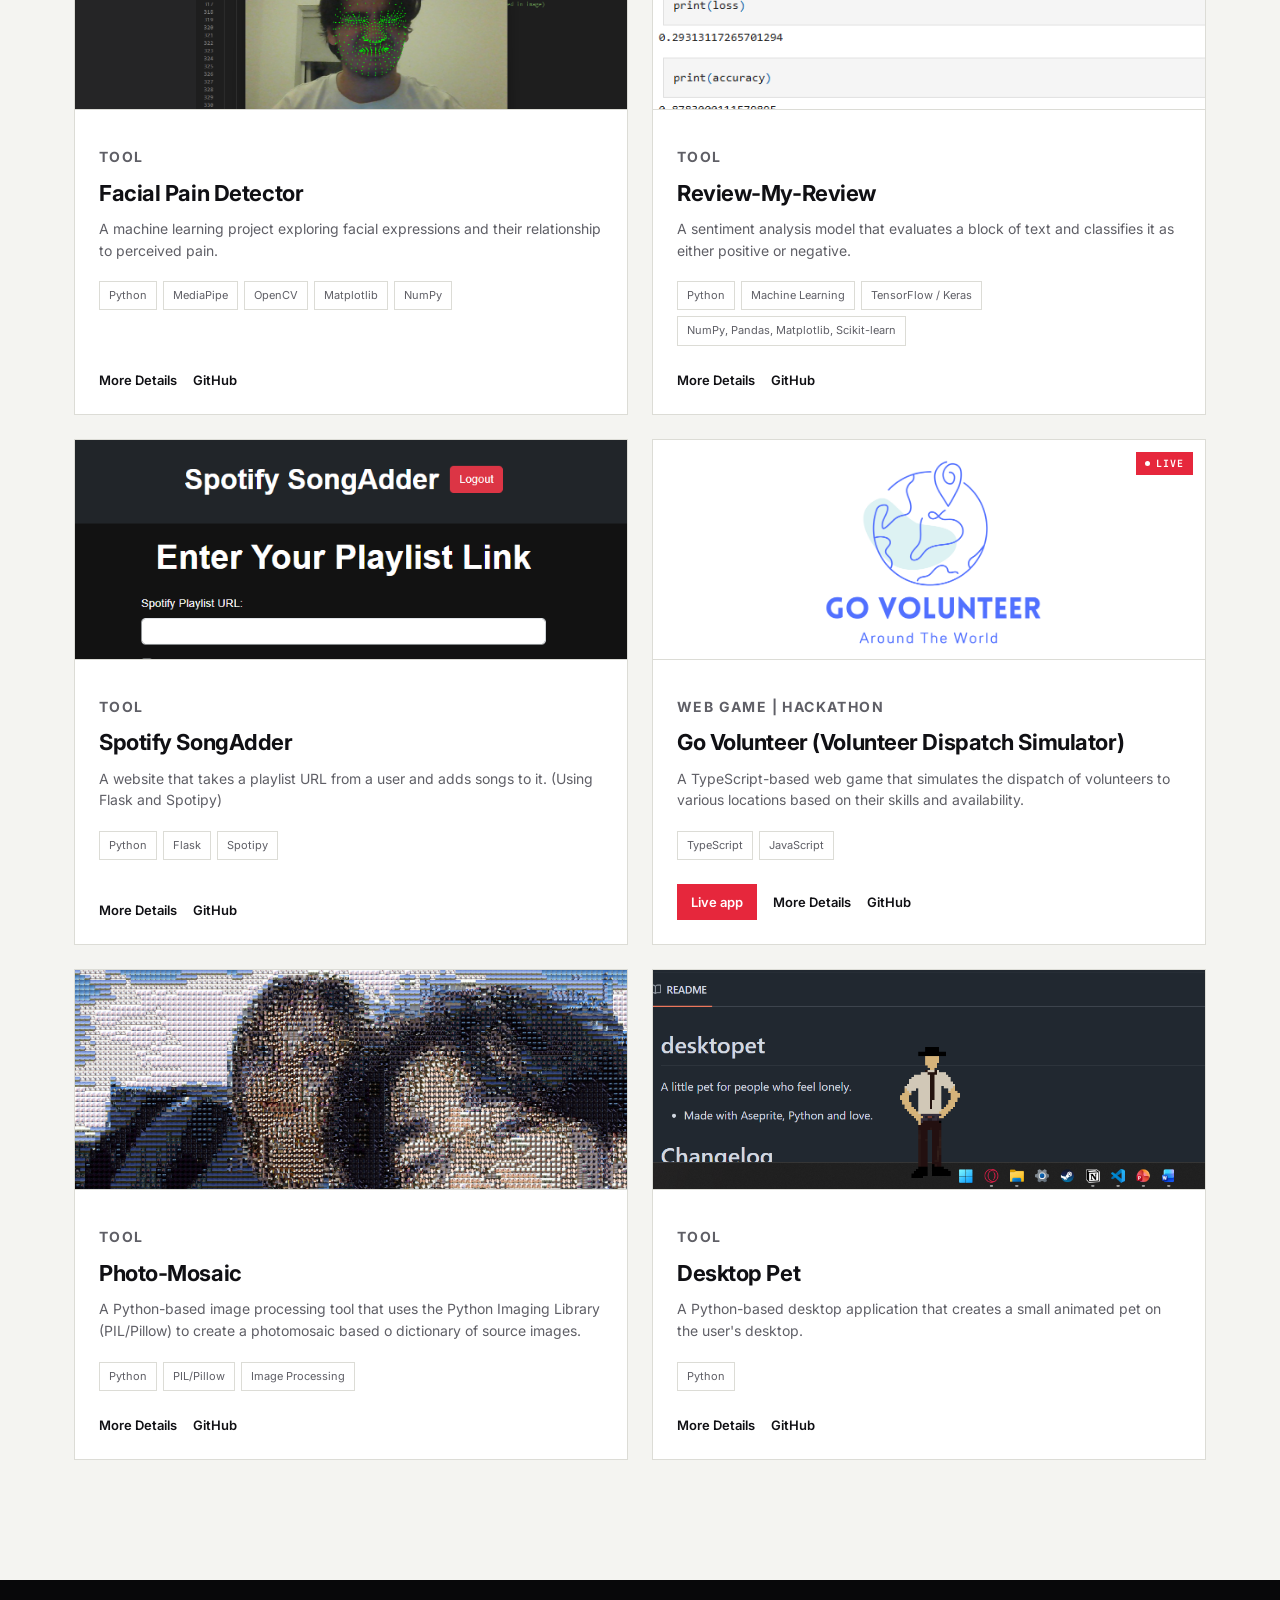
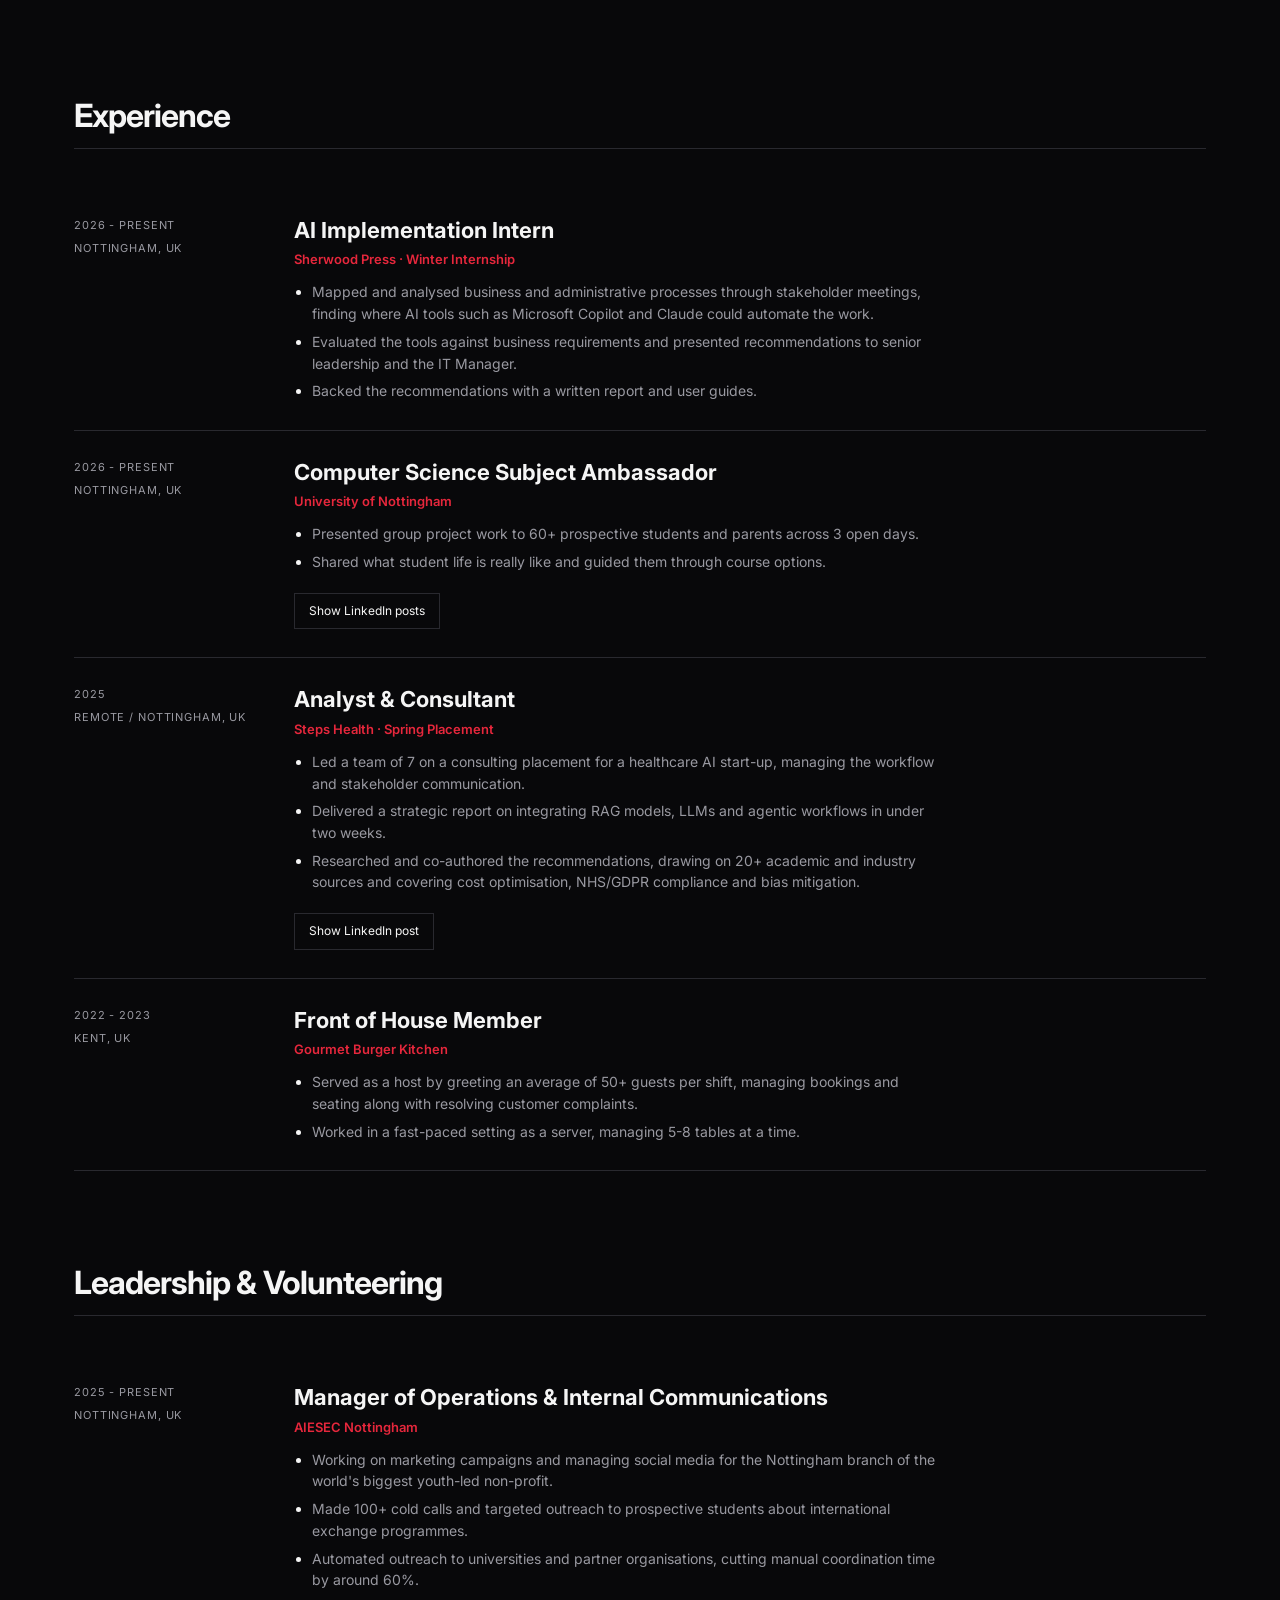
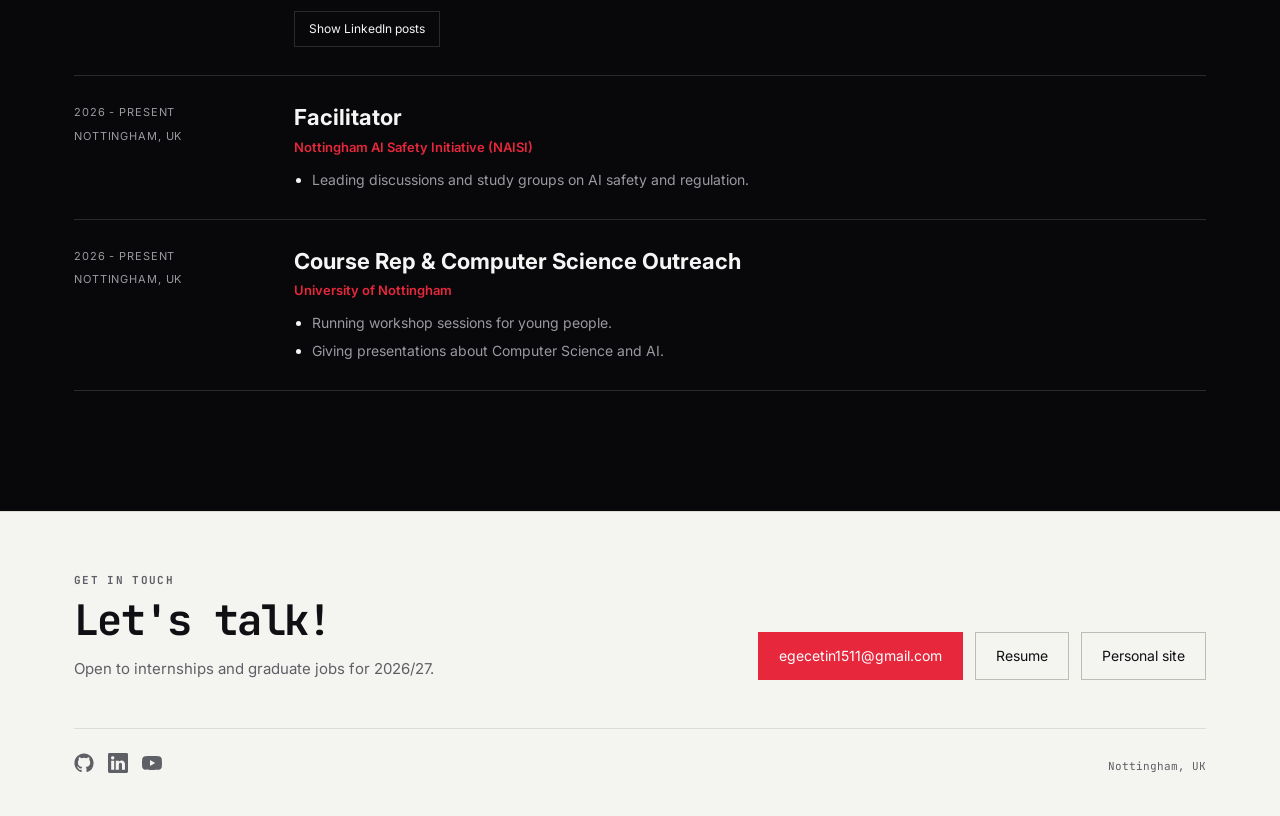
==== commit 333ad6db: "chore: update current status" ====
--- a/index.html
+++ b/index.html
@@ -207,7 +207,7 @@
                                         </li>
                                         <li>
                                             <span class="fact-label">CURRENTLY</span>
-                                            Finishing the final year of my degree
+                                            AI Implementation Intern at Sherwood Press
                                         </li>
                                         <li>
                                             <span class="fact-label">LOOKING FOR</span>
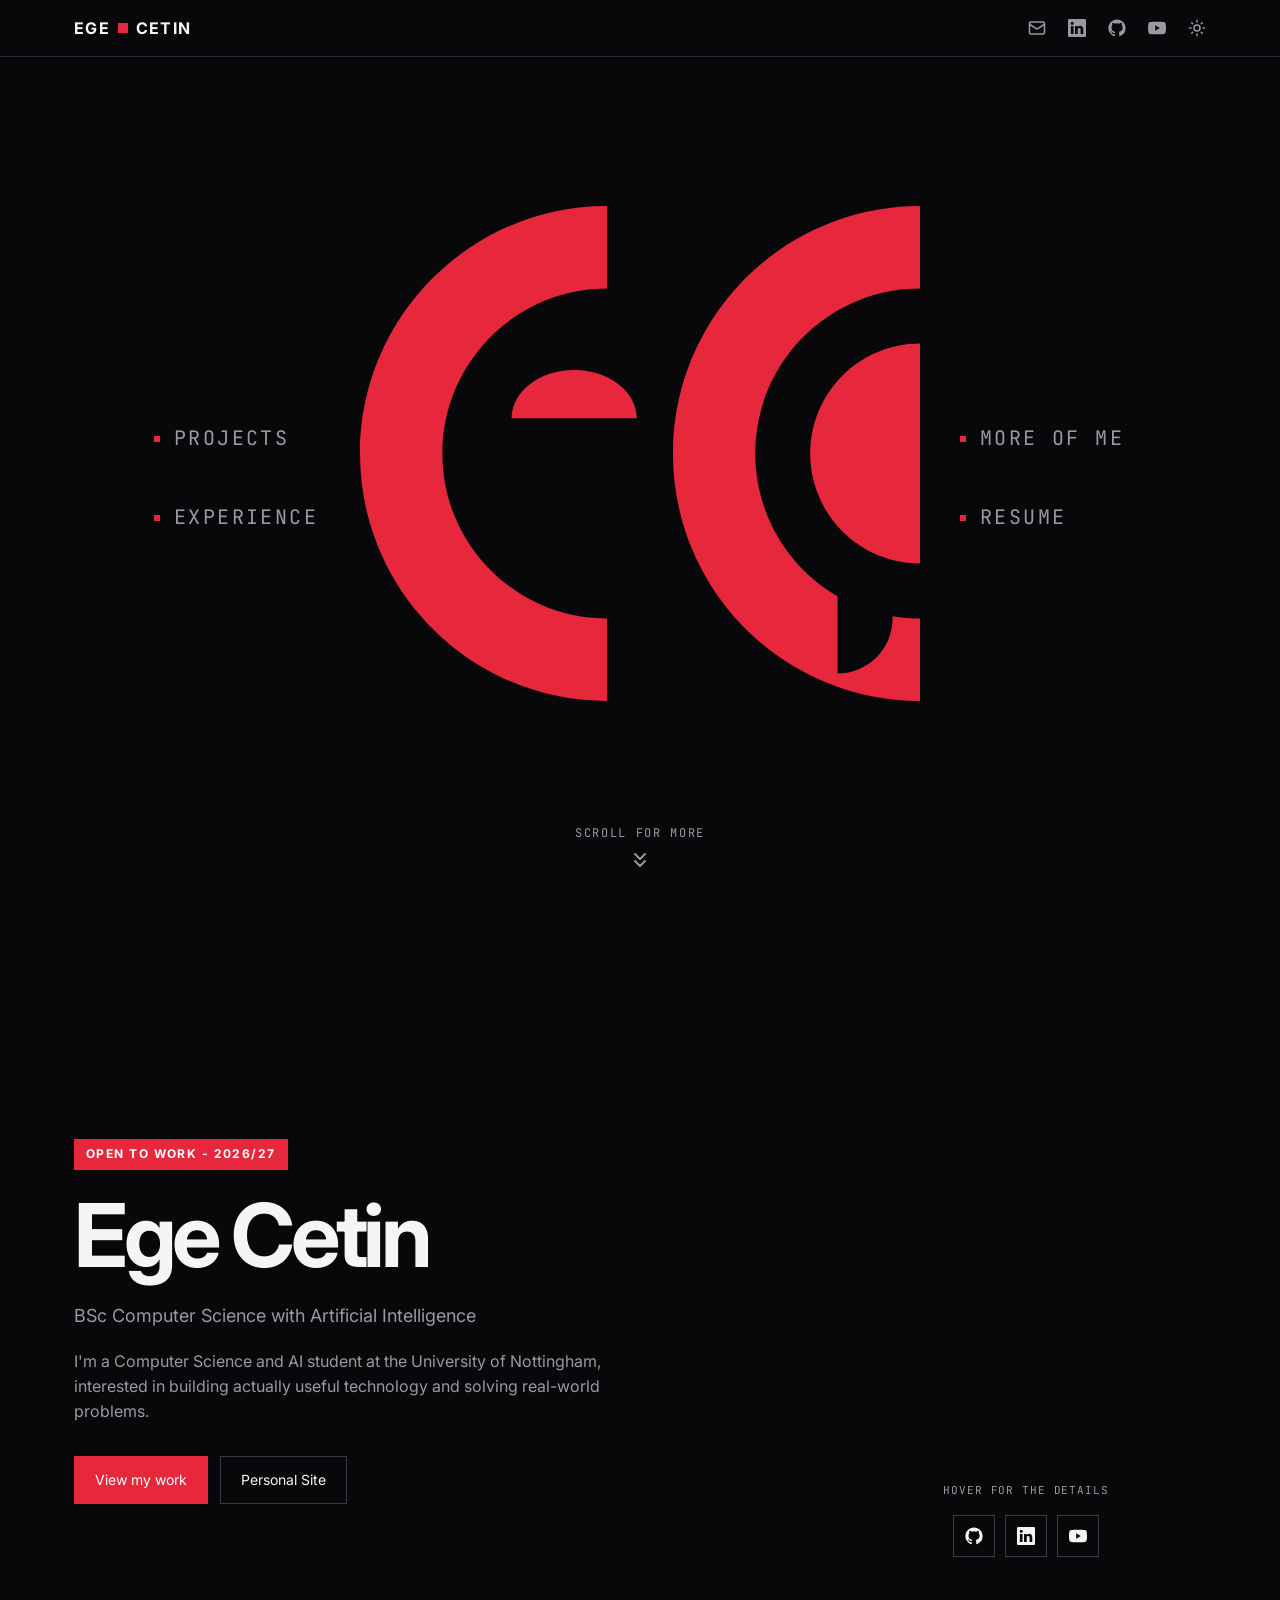
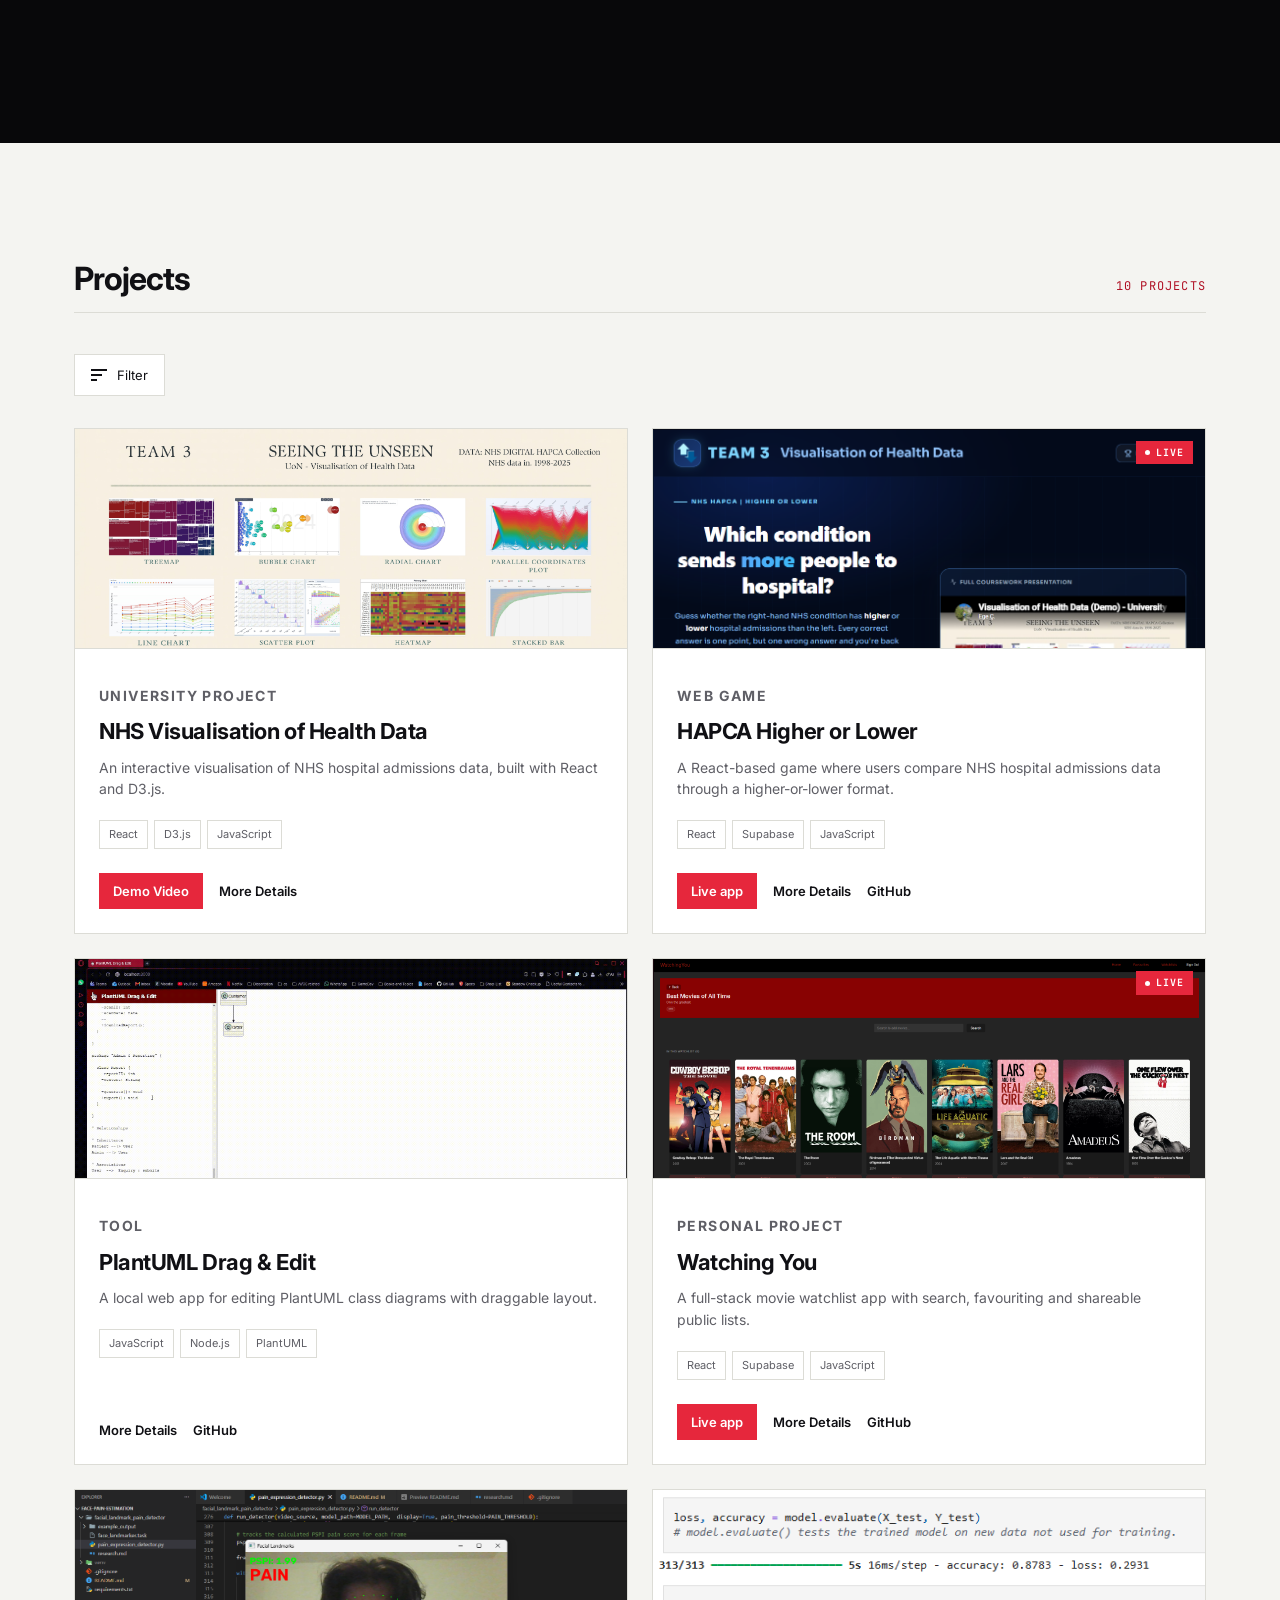
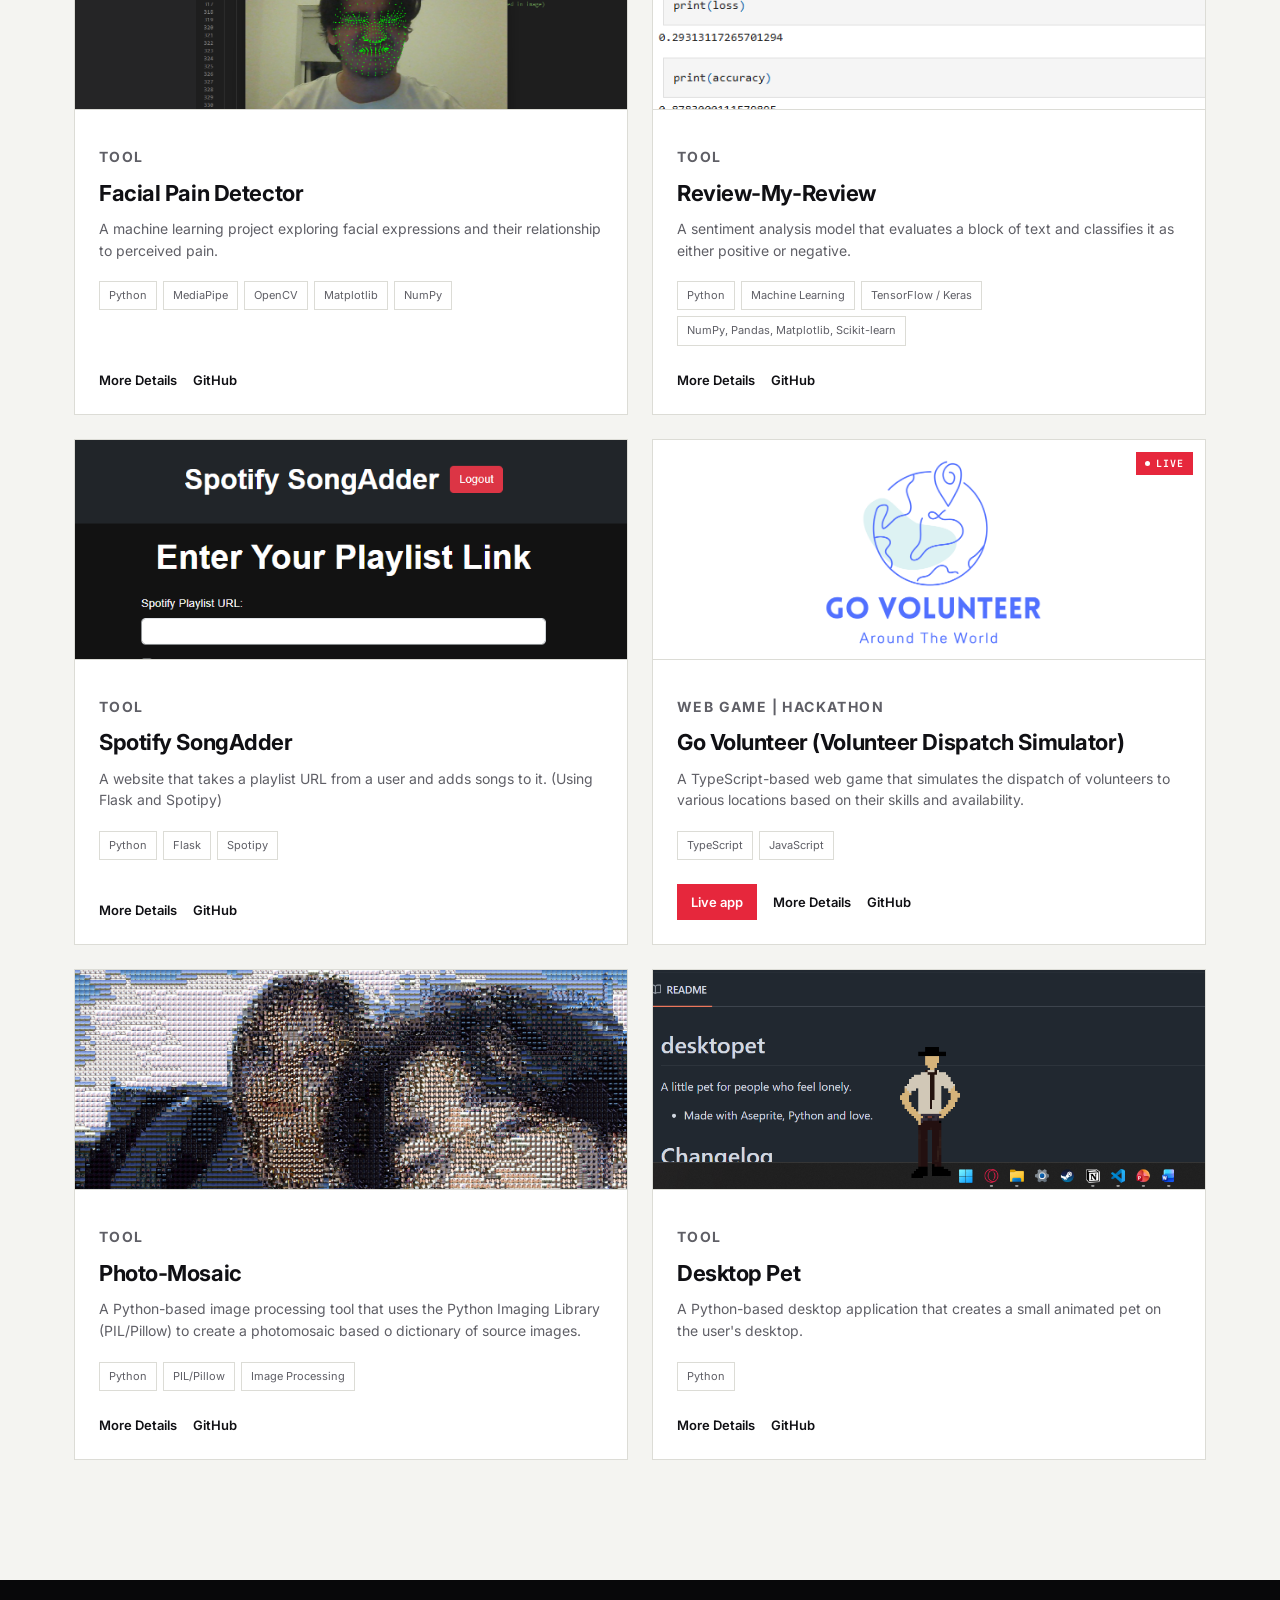
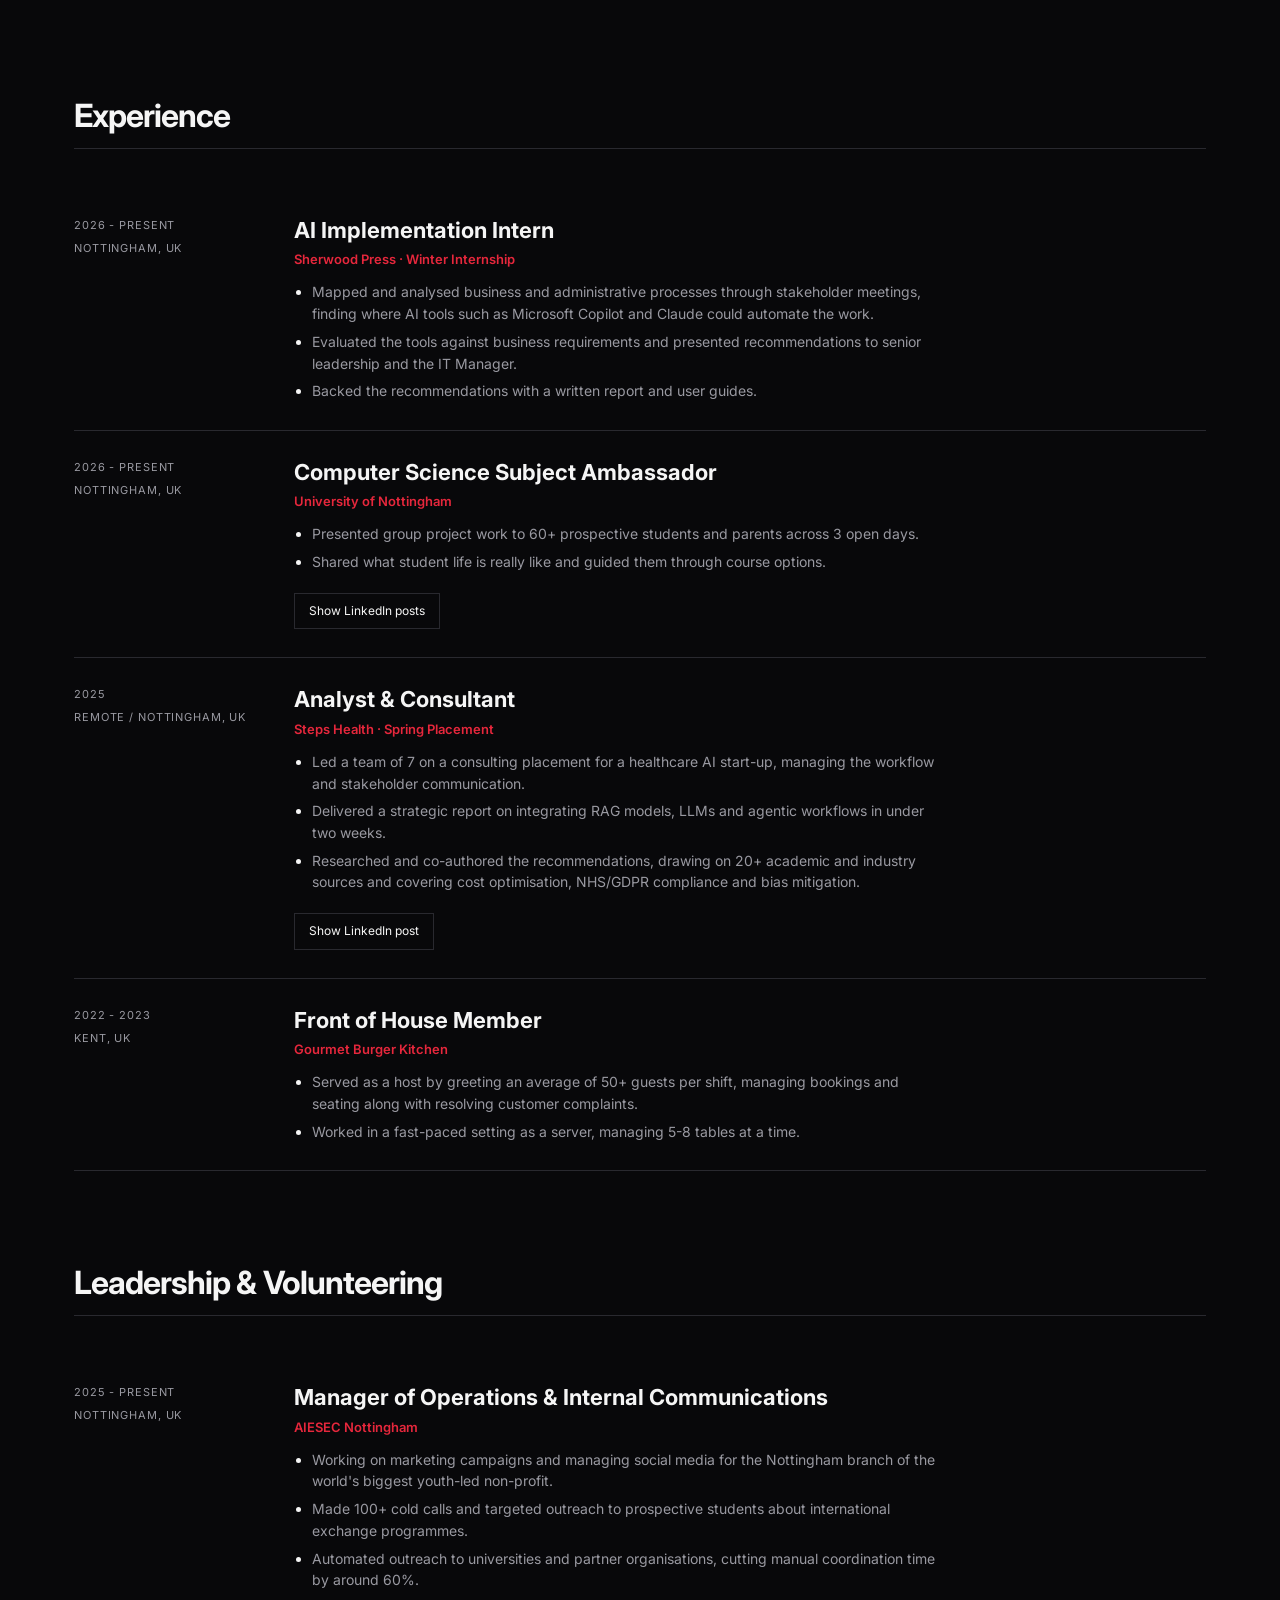
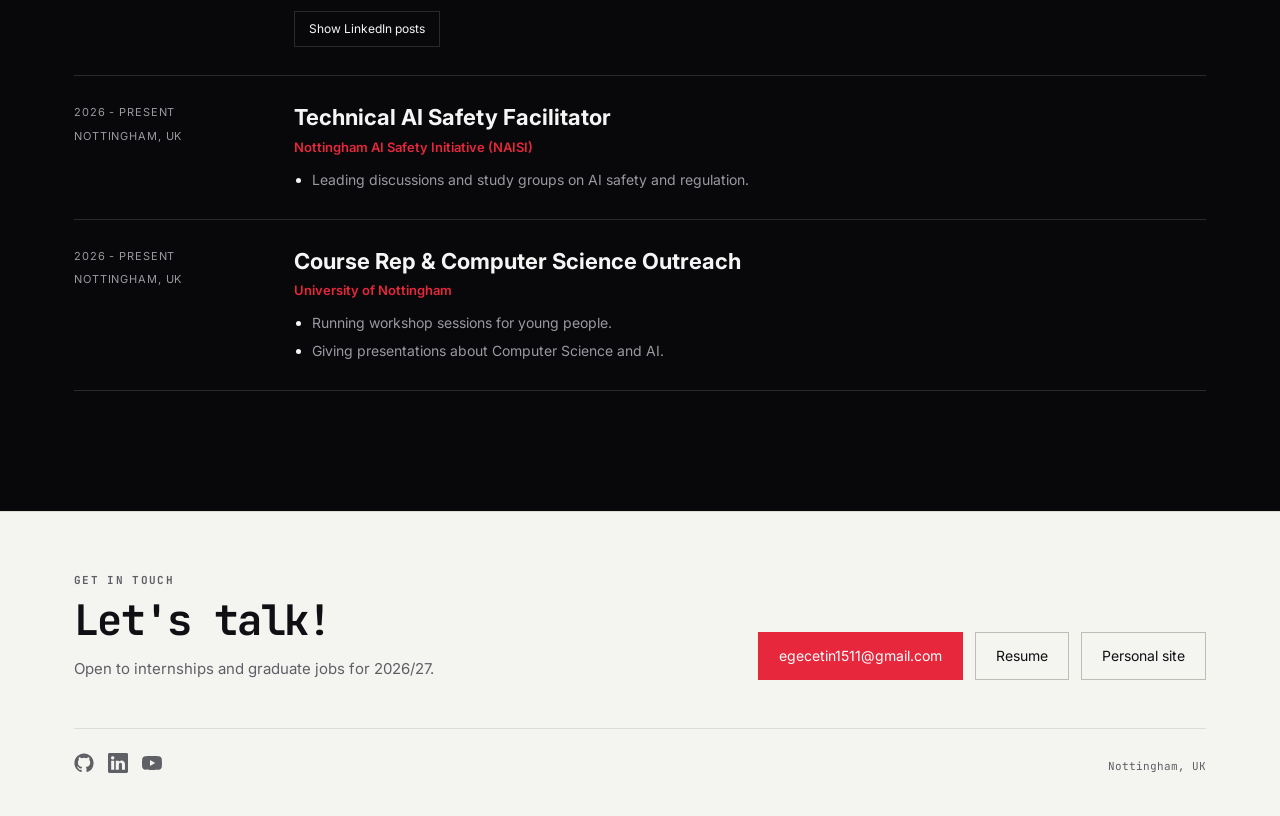
==== commit d1d272a5: "fix: update facilitator" ====
--- a/index.html
+++ b/index.html
@@ -805,7 +805,7 @@
                     </div>
 
                     <div class="experience-content">
-                        <h3>Facilitator</h3>
+                        <h3>Technical AI Safety Facilitator</h3>
                         <p class="experience-role">Nottingham AI Safety Initiative (NAISI)</p>
                         <ul class="experience-description">
                             <li>Leading discussions and study groups on AI safety and regulation.</li>
